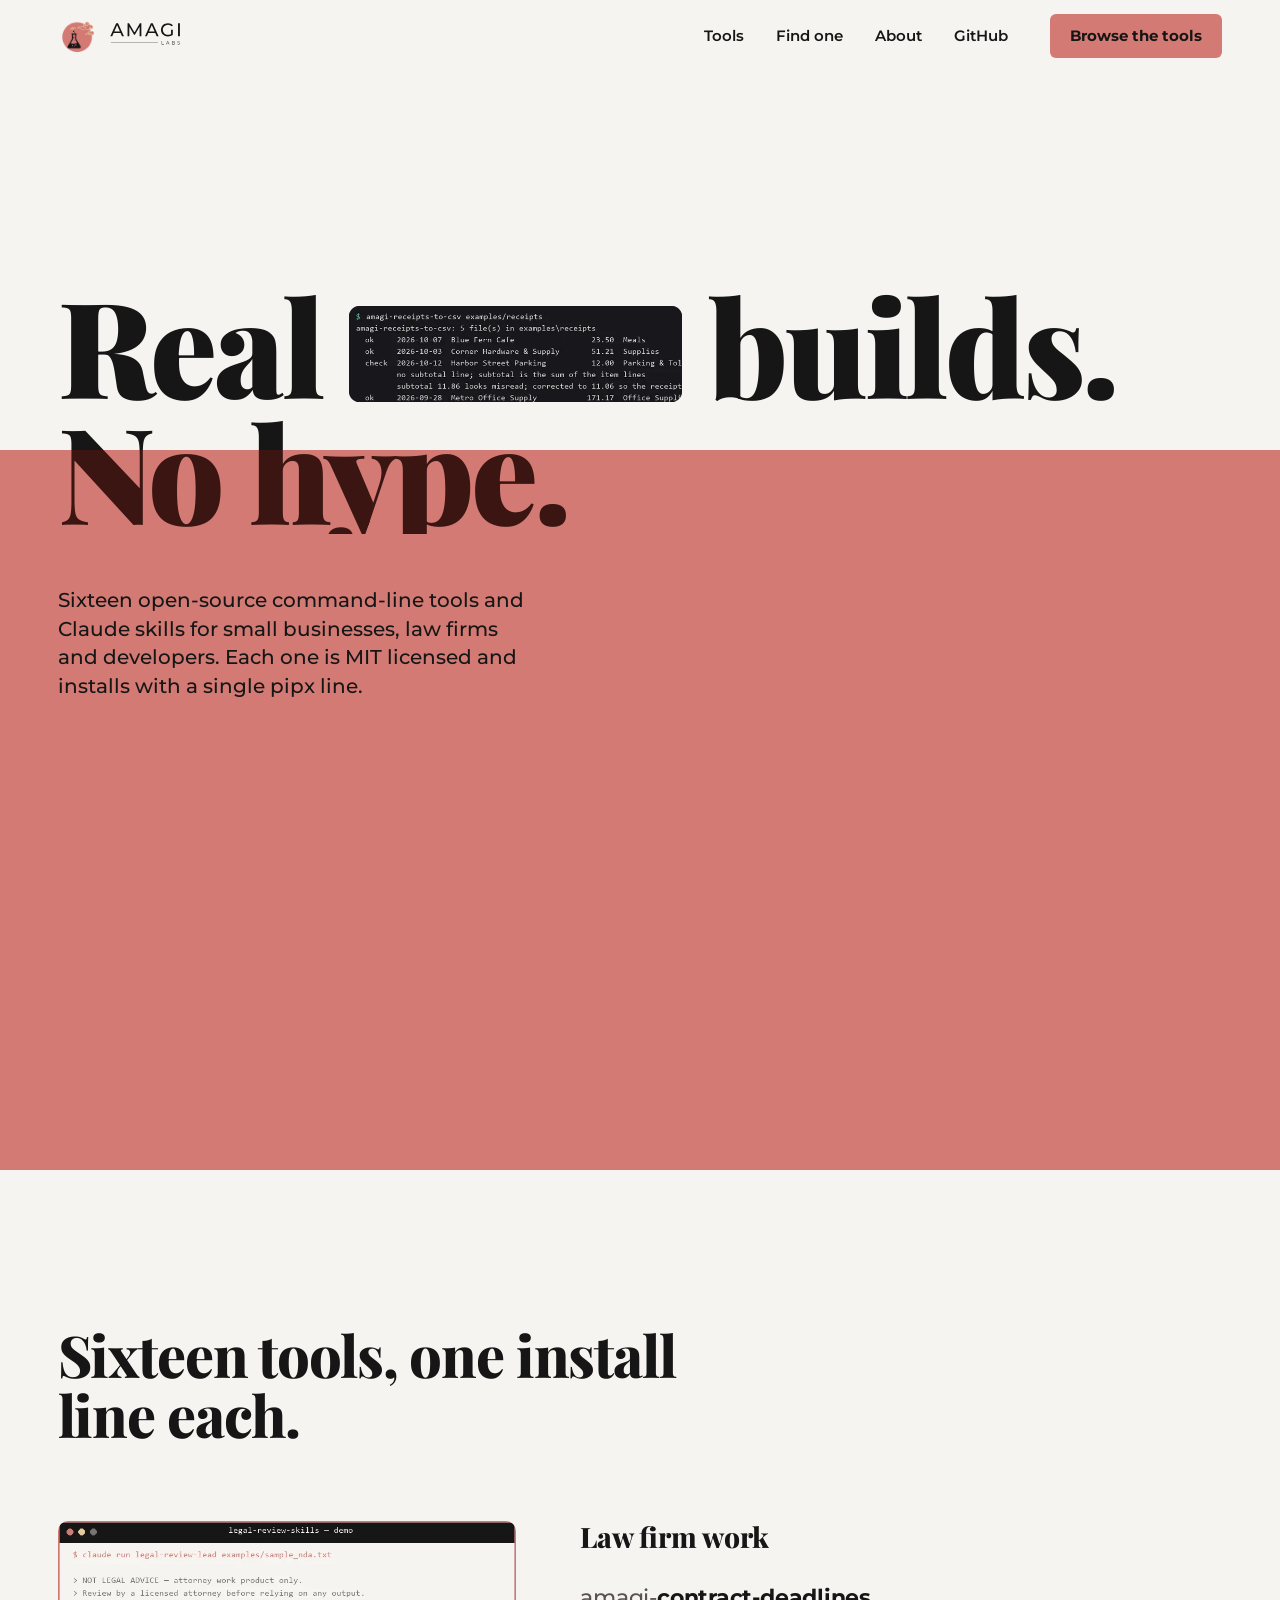
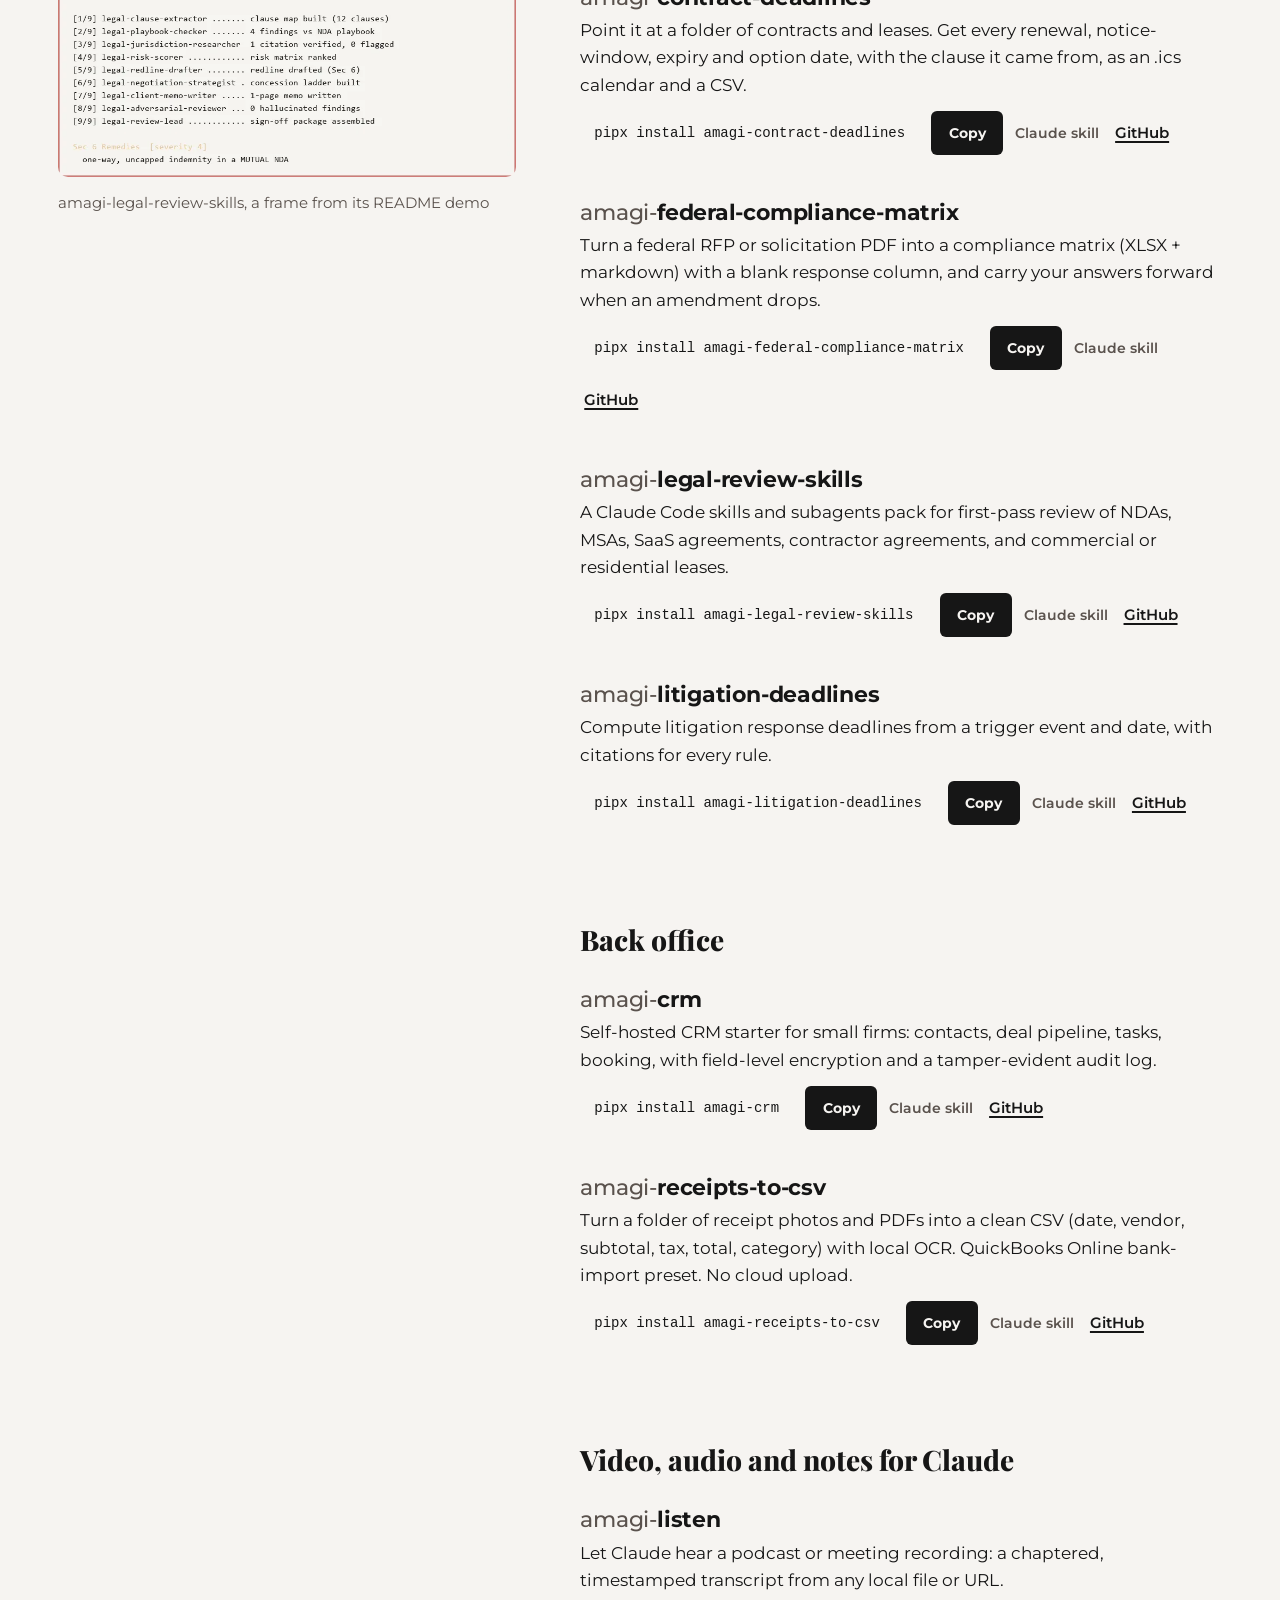
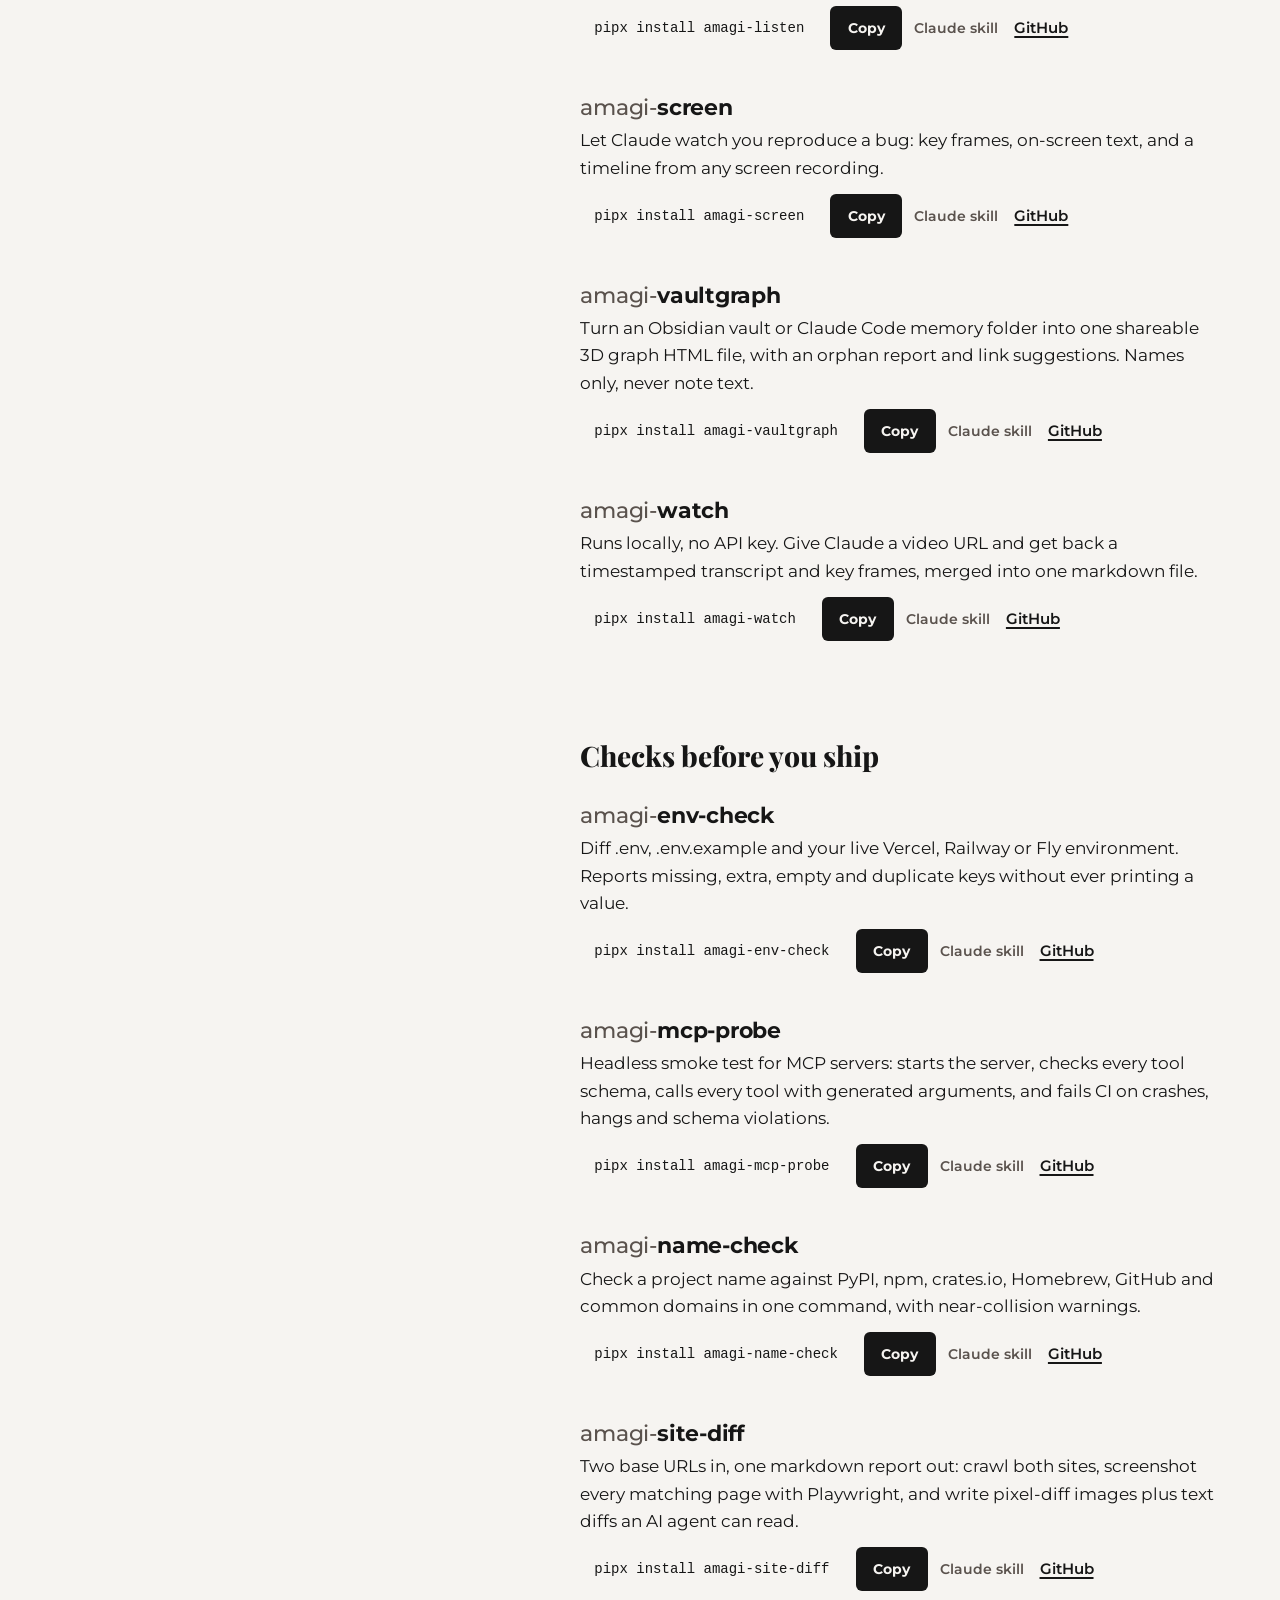
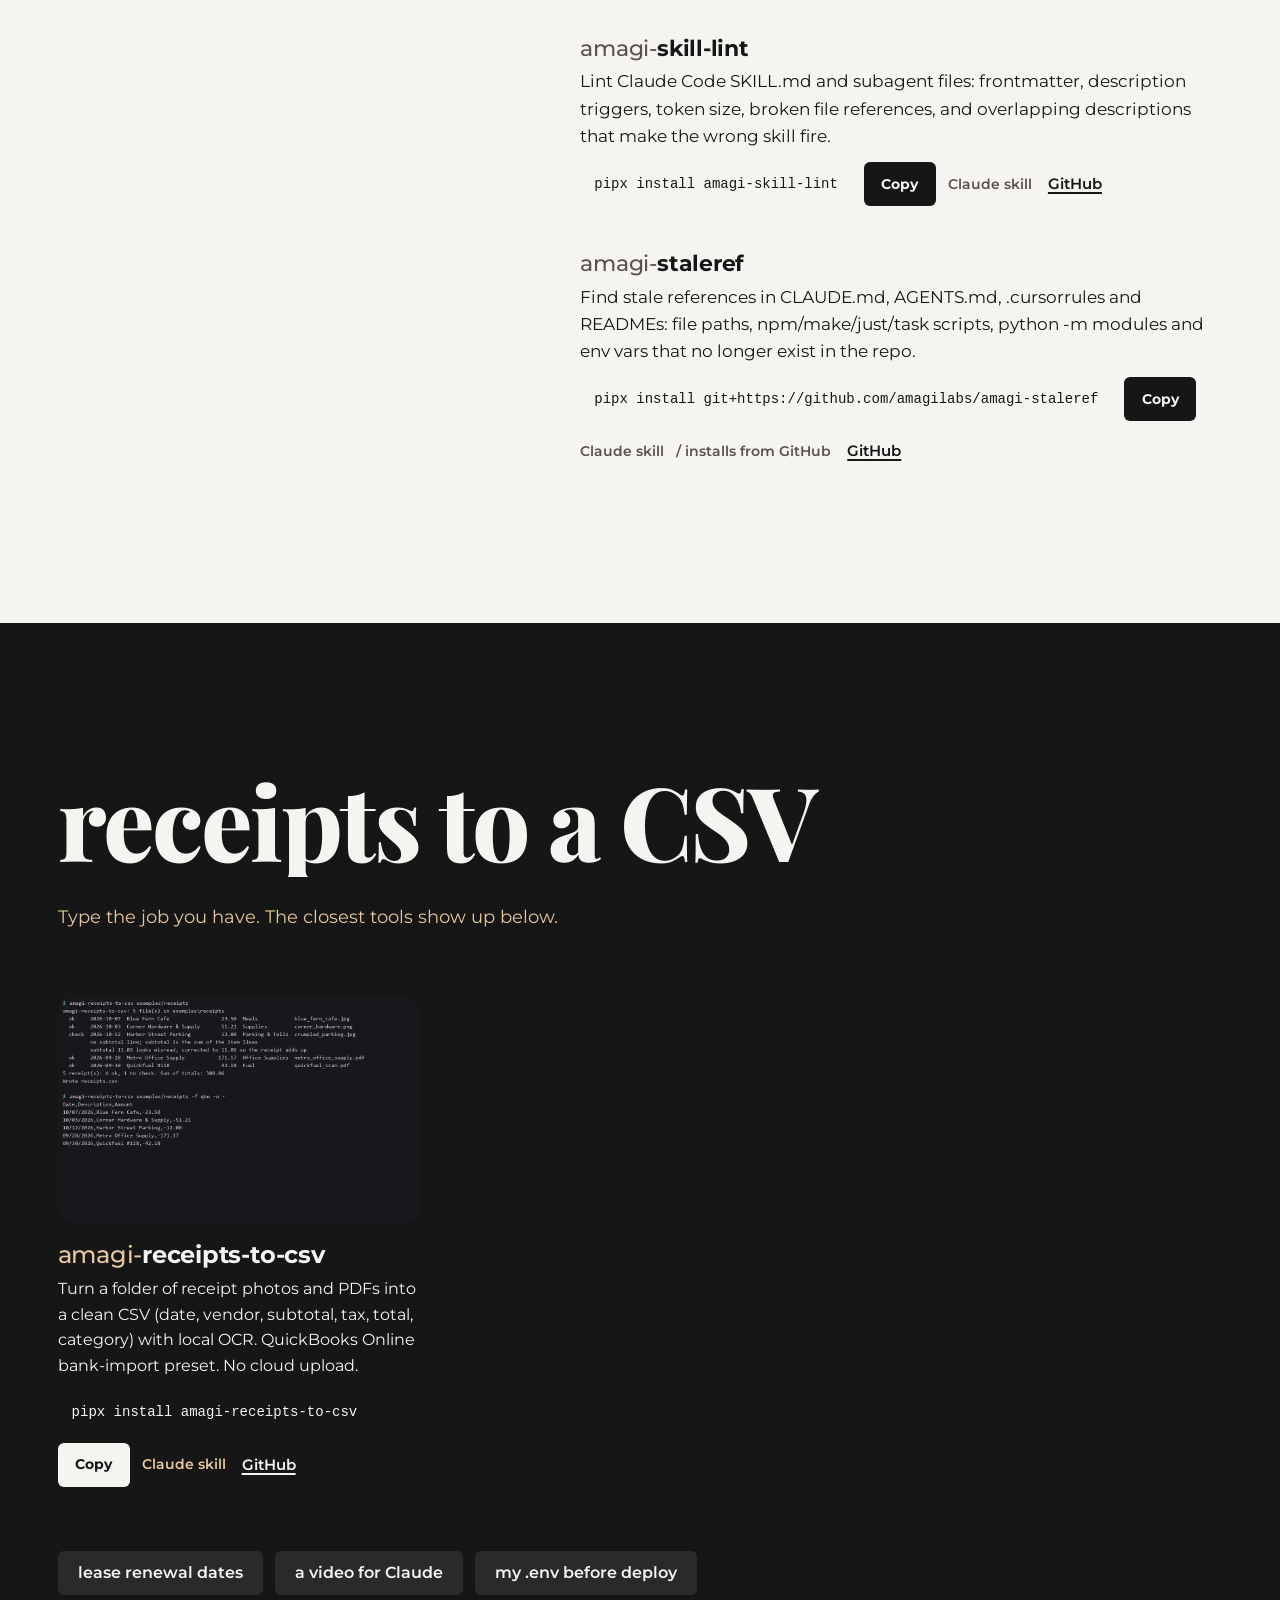
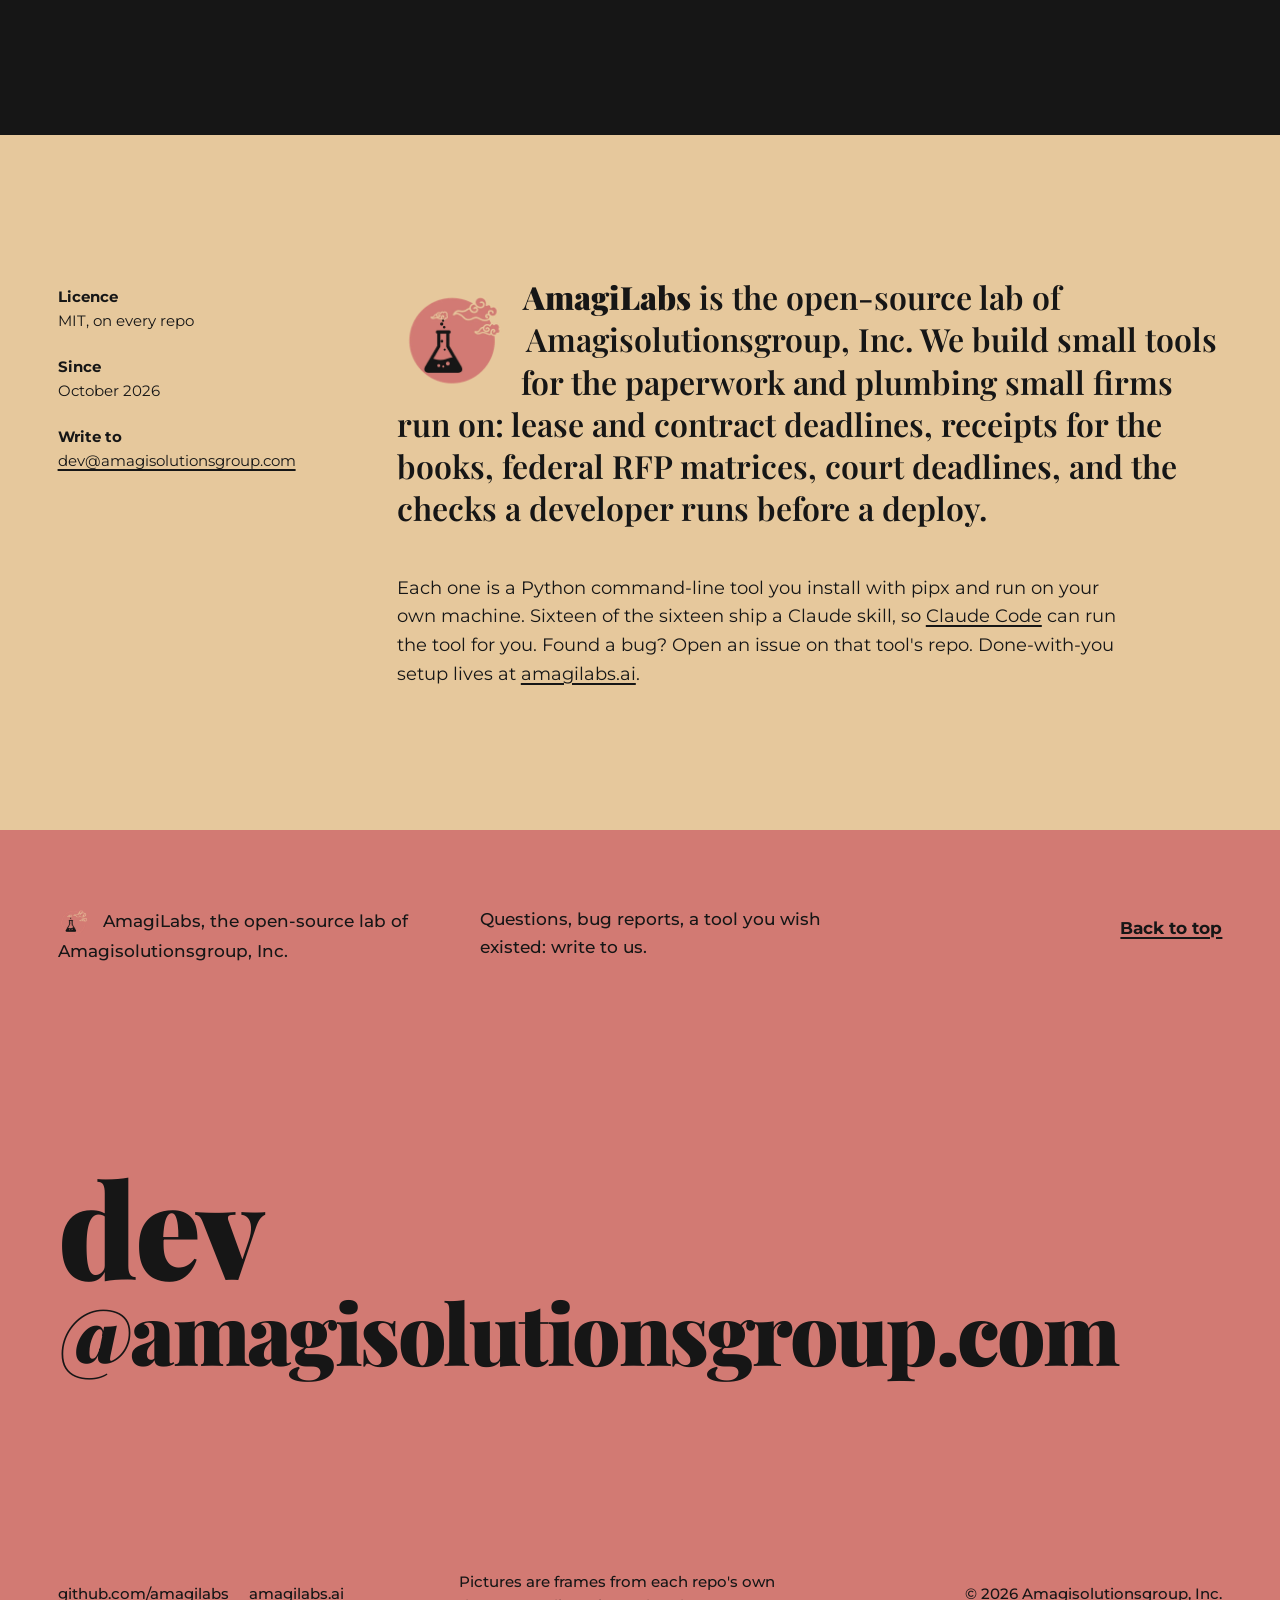
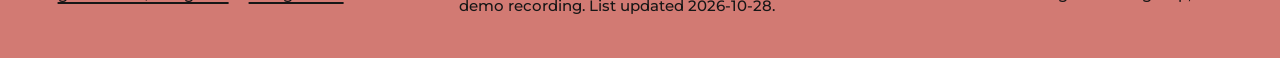
==== index.html @ 8d4592bf "Page template, styles, script; full refetch (all 16 ship a Claude skill) Co-Authored-By: Claude Opus" ====
<!doctype html>
<html lang="en">
<head>
<meta charset="utf-8">
<meta name="viewport" content="width=device-width, initial-scale=1">
<title>AmagiLabs: open-source CLI tools and Claude skills</title>
<meta name="description" content="Sixteen MIT-licensed command-line tools and Claude skills from Amagisolutionsgroup, Inc. for small businesses, law firms and developers. Each installs with one pipx line.">
<link rel="canonical" href="https://amagilabs.github.io/">
<meta name="color-scheme" content="light dark">
<meta name="theme-color" content="#F6F4F1" media="(prefers-color-scheme: light)">
<meta name="theme-color" content="#161616" media="(prefers-color-scheme: dark)">
<link rel="icon" href="favicon.ico" sizes="48x48">
<link rel="icon" href="favicon.svg" type="image/svg+xml">
<link rel="apple-touch-icon" href="apple-touch-icon.png">
<meta property="og:type" content="website">
<meta property="og:site_name" content="AmagiLabs">
<meta property="og:url" content="https://amagilabs.github.io/">
<meta property="og:title" content="AmagiLabs: open-source CLI tools and Claude skills">
<meta property="og:description" content="Sixteen MIT-licensed command-line tools and Claude skills for small businesses, law firms and developers. One pipx line each.">
<meta property="og:image" content="https://amagilabs.github.io/assets/og.png">
<meta property="og:image:width" content="1200">
<meta property="og:image:height" content="630">
<meta property="og:image:alt" content="AmagiLabs. Real builds. No hype.">
<meta name="twitter:card" content="summary_large_image">
<meta name="twitter:title" content="AmagiLabs: open-source CLI tools and Claude skills">
<meta name="twitter:description" content="Sixteen MIT-licensed command-line tools and Claude skills. One pipx line each.">
<meta name="twitter:image" content="https://amagilabs.github.io/assets/og.png">
<link rel="preload" href="assets/fonts/playfair-display-latin.woff2" as="font" type="font/woff2" crossorigin>
<link rel="preload" href="assets/fonts/montserrat-latin.woff2" as="font" type="font/woff2" crossorigin>
<link rel="stylesheet" href="assets/site.css">
<script>document.documentElement.classList.add('js')</script>
<script type="application/ld+json">{"@context":"https://schema.org","@graph":[{"@type":"Organization","@id":"https://amagilabs.github.io/#org","name":"AmagiLabs","legalName":"Amagisolutionsgroup, Inc.","url":"https://amagilabs.github.io/","logo":"https://amagilabs.github.io/assets/brand/amagilabs-icon-512.png","email":"dev@amagisolutionsgroup.com","sameAs":["https://github.com/amagilabs","https://amagilabs.ai"]},{"@type":"WebSite","@id":"https://amagilabs.github.io/#site","url":"https://amagilabs.github.io/","name":"AmagiLabs","publisher":{"@id":"https://amagilabs.github.io/#org"}},{"@type":"ItemList","name":"AmagiLabs open-source tools","numberOfItems":16,"itemListElement":[{"@type":"ListItem","position":1,"item":{"@type":"SoftwareSourceCode","name":"amagi-contract-deadlines","description":"Point it at a folder of contracts and leases. Get every renewal, notice-window, expiry and option date, with the clause it came from, as an .ics calendar and a CSV.","codeRepository":"https://github.com/amagilabs/amagi-contract-deadlines","programmingLanguage":"Python","license":"https://spdx.org/licenses/MIT.html","author":{"@id":"https://amagilabs.github.io/#org"}}},{"@type":"ListItem","position":2,"item":{"@type":"SoftwareSourceCode","name":"amagi-crm","description":"Self-hosted CRM starter for small firms: contacts, deal pipeline, tasks, booking, with field-level encryption and a tamper-evident audit log.","codeRepository":"https://github.com/amagilabs/amagi-crm","programmingLanguage":"Python","license":"https://spdx.org/licenses/MIT.html","author":{"@id":"https://amagilabs.github.io/#org"}}},{"@type":"ListItem","position":3,"item":{"@type":"SoftwareSourceCode","name":"amagi-env-check","description":"Diff .env, .env.example and your live Vercel, Railway or Fly environment. Reports missing, extra, empty and duplicate keys without ever printing a value.","codeRepository":"https://github.com/amagilabs/amagi-env-check","programmingLanguage":"Python","license":"https://spdx.org/licenses/MIT.html","author":{"@id":"https://amagilabs.github.io/#org"}}},{"@type":"ListItem","position":4,"item":{"@type":"SoftwareSourceCode","name":"amagi-federal-compliance-matrix","description":"Turn a federal RFP or solicitation PDF into a compliance matrix (XLSX + markdown) with a blank response column, and carry your answers forward when an amendment drops.","codeRepository":"https://github.com/amagilabs/amagi-federal-compliance-matrix","programmingLanguage":"Python","license":"https://spdx.org/licenses/MIT.html","author":{"@id":"https://amagilabs.github.io/#org"}}},{"@type":"ListItem","position":5,"item":{"@type":"SoftwareSourceCode","name":"amagi-legal-review-skills","description":"A Claude Code skills and subagents pack for first-pass review of NDAs, MSAs, SaaS agreements, contractor agreements, and commercial or residential leases.","codeRepository":"https://github.com/amagilabs/amagi-legal-review-skills","programmingLanguage":"Python","license":"https://spdx.org/licenses/MIT.html","author":{"@id":"https://amagilabs.github.io/#org"}}},{"@type":"ListItem","position":6,"item":{"@type":"SoftwareSourceCode","name":"amagi-listen","description":"Let Claude hear a podcast or meeting recording: a chaptered, timestamped transcript from any local file or URL.","codeRepository":"https://github.com/amagilabs/amagi-listen","programmingLanguage":"Python","license":"https://spdx.org/licenses/MIT.html","author":{"@id":"https://amagilabs.github.io/#org"}}},{"@type":"ListItem","position":7,"item":{"@type":"SoftwareSourceCode","name":"amagi-litigation-deadlines","description":"Compute litigation response deadlines from a trigger event and date, with citations for every rule.","codeRepository":"https://github.com/amagilabs/amagi-litigation-deadlines","programmingLanguage":"Python","license":"https://spdx.org/licenses/MIT.html","author":{"@id":"https://amagilabs.github.io/#org"}}},{"@type":"ListItem","position":8,"item":{"@type":"SoftwareSourceCode","name":"amagi-mcp-probe","description":"Headless smoke test for MCP servers: starts the server, checks every tool schema, calls every tool with generated arguments, and fails CI on crashes, hangs and schema violations.","codeRepository":"https://github.com/amagilabs/amagi-mcp-probe","programmingLanguage":"Python","license":"https://spdx.org/licenses/MIT.html","author":{"@id":"https://amagilabs.github.io/#org"}}},{"@type":"ListItem","position":9,"item":{"@type":"SoftwareSourceCode","name":"amagi-name-check","description":"Check a project name against PyPI, npm, crates.io, Homebrew, GitHub and common domains in one command, with near-collision warnings.","codeRepository":"https://github.com/amagilabs/amagi-name-check","programmingLanguage":"Python","license":"https://spdx.org/licenses/MIT.html","author":{"@id":"https://amagilabs.github.io/#org"}}},{"@type":"ListItem","position":10,"item":{"@type":"SoftwareSourceCode","name":"amagi-receipts-to-csv","description":"Turn a folder of receipt photos and PDFs into a clean CSV (date, vendor, subtotal, tax, total, category) with local OCR. QuickBooks Online bank-import preset. No cloud upload.","codeRepository":"https://github.com/amagilabs/amagi-receipts-to-csv","programmingLanguage":"Python","license":"https://spdx.org/licenses/MIT.html","author":{"@id":"https://amagilabs.github.io/#org"}}},{"@type":"ListItem","position":11,"item":{"@type":"SoftwareSourceCode","name":"amagi-screen","description":"Let Claude watch you reproduce a bug: key frames, on-screen text, and a timeline from any screen recording.","codeRepository":"https://github.com/amagilabs/amagi-screen","programmingLanguage":"Python","license":"https://spdx.org/licenses/MIT.html","author":{"@id":"https://amagilabs.github.io/#org"}}},{"@type":"ListItem","position":12,"item":{"@type":"SoftwareSourceCode","name":"amagi-site-diff","description":"Two base URLs in, one markdown report out: crawl both sites, screenshot every matching page with Playwright, and write pixel-diff images plus text diffs an AI agent can read.","codeRepository":"https://github.com/amagilabs/amagi-site-diff","programmingLanguage":"Python","license":"https://spdx.org/licenses/MIT.html","author":{"@id":"https://amagilabs.github.io/#org"}}},{"@type":"ListItem","position":13,"item":{"@type":"SoftwareSourceCode","name":"amagi-skill-lint","description":"Lint Claude Code SKILL.md and subagent files: frontmatter, description triggers, token size, broken file references, and overlapping descriptions that make the wrong skill fire.","codeRepository":"https://github.com/amagilabs/amagi-skill-lint","programmingLanguage":"Python","license":"https://spdx.org/licenses/MIT.html","author":{"@id":"https://amagilabs.github.io/#org"}}},{"@type":"ListItem","position":14,"item":{"@type":"SoftwareSourceCode","name":"amagi-staleref","description":"Find stale references in CLAUDE.md, AGENTS.md, .cursorrules and READMEs: file paths, npm/make/just/task scripts, python -m modules and env vars that no longer exist in the repo.","codeRepository":"https://github.com/amagilabs/amagi-staleref","programmingLanguage":"Python","license":"https://spdx.org/licenses/MIT.html","author":{"@id":"https://amagilabs.github.io/#org"}}},{"@type":"ListItem","position":15,"item":{"@type":"SoftwareSourceCode","name":"amagi-vaultgraph","description":"Turn an Obsidian vault or Claude Code memory folder into one shareable 3D graph HTML file, with an orphan report and link suggestions. Names only, never note text.","codeRepository":"https://github.com/amagilabs/amagi-vaultgraph","programmingLanguage":"Python","license":"https://spdx.org/licenses/MIT.html","author":{"@id":"https://amagilabs.github.io/#org"}}},{"@type":"ListItem","position":16,"item":{"@type":"SoftwareSourceCode","name":"amagi-watch","description":"Runs locally, no API key. Give Claude a video URL and get back a timestamped transcript and key frames, merged into one markdown file.","codeRepository":"https://github.com/amagilabs/amagi-watch","programmingLanguage":"Python","license":"https://spdx.org/licenses/MIT.html","author":{"@id":"https://amagilabs.github.io/#org"}}}]}]}</script>
</head>
<body>
<a class="skip" href="#main">Skip to the tools</a>

<header class="bar" id="top" data-ink="paper">
  <a class="mark" href="./" aria-label="AmagiLabs home">
    <img src="assets/brand/amagilabs-icon-96.png" width="40" height="40" alt="">
    <span class="wordmark" aria-hidden="true"><svg xmlns="http://www.w3.org/2000/svg" viewBox="668.9 126.3 1384.2 499.9"><path d="M674.88 382.3 788.09 132.3H823.45L937.02 382.3H899.52L798.45 152.3H812.74L711.67 382.3ZM723.09 319.8 732.74 291.23H873.45L883.81 319.8ZM1006.31 382.3V132.3H1035.59L1147.74 321.23H1132.02L1242.74 132.3H1272.02L1272.38 382.3H1238.09L1237.74 186.23H1245.95L1147.38 351.94H1130.95L1031.67 186.23H1040.59V382.3ZM1341.67 382.3 1454.88 132.3H1490.24L1603.81 382.3H1566.31L1465.24 152.3H1479.52L1378.45 382.3ZM1389.88 319.8 1399.52 291.23H1540.24L1550.59 319.8ZM1782.38 385.16Q1753.45 385.16 1729.17 375.69Q1704.88 366.23 1687.02 348.91Q1669.17 331.59 1659.17 308.37Q1649.17 285.16 1649.17 257.3Q1649.17 229.44 1659.17 206.23Q1669.17 183.01 1687.2 165.69Q1705.24 148.37 1729.52 138.91Q1753.81 129.44 1783.09 129.44Q1812.74 129.44 1837.38 139.09Q1862.02 148.73 1879.17 168.01L1857.02 190.16Q1841.67 175.16 1823.63 168.19Q1805.59 161.23 1784.52 161.23Q1763.09 161.23 1744.7 168.37Q1726.31 175.51 1712.92 188.37Q1699.52 201.23 1692.2 218.91Q1684.88 236.59 1684.88 257.3Q1684.88 277.66 1692.2 295.34Q1699.52 313.01 1712.92 326.05Q1726.31 339.09 1744.52 346.23Q1762.74 353.37 1784.17 353.37Q1804.17 353.37 1822.56 347.12Q1840.95 340.87 1856.67 326.23L1877.02 353.37Q1858.45 369.09 1833.63 377.12Q1808.81 385.16 1782.38 385.16ZM1877.02 353.37 1842.74 348.73V255.87H1877.02ZM1977.38 382.3V132.3H2013.09V382.3Z" fill="currentColor"/><rect x="684.88" y="502.05" width="906.27" height="5.50" fill="currentColor"/><path d="M1662.65 537.3V472.3H1669.52V531.36H1705.92V537.3ZM1745.94 537.3 1775.66 472.3H1782.44L1812.15 537.3H1804.91L1777.61 476.29H1780.39L1753.09 537.3ZM1757.64 519.94 1759.69 514.36H1797.48L1799.52 519.94ZM1861.92 537.3V472.3H1889.97Q1900.83 472.3 1906.82 476.66Q1912.81 481.03 1912.81 489.01Q1912.81 494.31 1910.35 497.93Q1907.89 501.55 1903.66 503.41Q1899.44 505.26 1894.42 505.26L1896 503.04Q1902.22 503.04 1906.73 504.94Q1911.23 506.84 1913.74 510.6Q1916.24 514.36 1916.24 519.94Q1916.24 528.2 1910.16 532.75Q1904.08 537.3 1891.82 537.3ZM1868.79 531.64H1891.73Q1900.27 531.64 1904.82 528.71Q1909.37 525.79 1909.37 519.38Q1909.37 513.06 1904.82 510.14Q1900.27 507.21 1891.73 507.21H1868.05V501.55H1889.5Q1897.3 501.55 1901.62 498.58Q1905.94 495.61 1905.94 489.76Q1905.94 483.81 1901.62 480.89Q1897.3 477.96 1889.5 477.96H1868.79ZM1988.86 537.86Q1981.62 537.86 1974.98 535.49Q1968.34 533.12 1964.72 529.41L1967.41 524.11Q1970.84 527.46 1976.65 529.73Q1982.45 532.01 1988.86 532.01Q1994.99 532.01 1998.84 530.47Q2002.69 528.94 2004.51 526.34Q2006.32 523.74 2006.32 520.59Q2006.32 516.78 2004.13 514.46Q2001.95 512.14 1998.42 510.79Q1994.89 509.44 1990.62 508.42Q1986.35 507.4 1982.08 506.24Q1977.81 505.08 1974.23 503.13Q1970.66 501.18 1968.48 497.97Q1966.29 494.77 1966.29 489.57Q1966.29 484.74 1968.85 480.7Q1971.4 476.66 1976.69 474.2Q1981.99 471.74 1990.25 471.74Q1995.73 471.74 2001.12 473.27Q2006.5 474.81 2010.4 477.5L2008.08 482.98Q2003.9 480.19 1999.21 478.89Q1994.52 477.59 1990.16 477.59Q1984.31 477.59 1980.5 479.17Q1976.69 480.75 1974.88 483.4Q1973.07 486.04 1973.07 489.39Q1973.07 493.19 1975.26 495.51Q1977.44 497.84 1981.01 499.14Q1984.59 500.44 1988.86 501.46Q1993.13 502.48 1997.36 503.69Q2001.58 504.89 2005.16 506.8Q2008.73 508.7 2010.91 511.86Q2013.09 515.01 2013.09 520.12Q2013.09 524.86 2010.49 528.9Q2007.89 532.94 2002.56 535.4Q1997.22 537.86 1988.86 537.86Z" fill="currentColor"/></svg></span>
  </a>
  <nav class="nav" aria-label="Main">
    <a href="#tools">Tools</a>
    <a href="#find">Find one</a>
    <a href="#about">About</a>
    <a href="https://github.com/amagilabs">GitHub</a>
  </nav>
  <details class="menu">
    <summary>Menu</summary>
    <nav aria-label="Main, small screens">
      <a href="#tools">Tools</a>
      <a href="#find">Find one</a>
      <a href="#about">About</a>
      <a href="https://github.com/amagilabs">GitHub</a>
    </nav>
  </details>
  <a class="action" href="#tools">Browse the tools</a>
</header>

<main id="main">
<section class="hero" aria-labelledby="hero-title">
  <div class="field field-top" data-chapter="paper"></div>
  <div class="field field-low" data-chapter="clay"></div>
  <div class="hero-type">
    <h1 id="hero-title" class="headline ink-top">
      <span class="line">Real <span class="slot" aria-hidden="true"><video class="slot-clip" src="assets/media/hero.mp4" poster="assets/media/hero.webp" width="640" height="256" muted loop playsinline autoplay preload="metadata" aria-hidden="true" tabindex="-1"></video></span> builds.</span>
      <span class="line">No hype.</span>
    </h1>
    <p class="headline ink-low" aria-hidden="true">
      <span class="line">Real <span class="slot"></span> builds.</span>
      <span class="line">No hype.</span>
    </p>
  </div>
  <p class="hero-sub">Sixteen open-source command-line tools and Claude skills for small businesses, law firms and developers. Each one is MIT licensed and installs with a single pipx line.</p>
</section>

<section class="tools" id="tools" data-chapter="paper" aria-labelledby="tools-title">
  <h2 id="tools-title" class="statement" data-reveal>Sixteen tools, one install line each.</h2>
  <div class="tools-grid">
    <figure class="preview" aria-live="off">
      <img class="preview-img" src="assets/shots/amagi-legal-review-skills.webp" width="860" height="480" alt="Terminal frame from the amagi-legal-review-skills demo recording" loading="lazy" decoding="async">
      <figcaption class="preview-cap">amagi-legal-review-skills, a frame from its README demo</figcaption>
    </figure>
    <div class="table">
<div class="group"><h3 class="group-name" data-reveal>Law firm work</h3><ul class="rows">
<li class="row" id="amagi-contract-deadlines" data-shot="assets/shots/amagi-contract-deadlines.webp" data-w="1028" data-h="948" data-reveal><div class="row-body"><h4 class="row-name"><a href="https://github.com/amagilabs/amagi-contract-deadlines"><span class="pre">amagi-</span>contract-deadlines</a></h4><p class="row-desc">Point it at a folder of contracts and leases. Get every renewal, notice-window, expiry and option date, with the clause it came from, as an .ics calendar and a CSV.</p><div class="row-meta"><code class="cmd">pipx install amagi-contract-deadlines</code><button class="copy" type="button" data-copy="pipx install amagi-contract-deadlines" aria-label="Copy the install command for amagi-contract-deadlines">Copy</button><span class="tag">Claude skill</span><a class="gh" href="https://github.com/amagilabs/amagi-contract-deadlines">GitHub<span class="sr-only">: amagi-contract-deadlines</span></a></div></div></li>
<li class="row" id="amagi-federal-compliance-matrix" data-shot="assets/shots/amagi-federal-compliance-matrix.webp" data-w="1148" data-h="718" data-reveal><div class="row-body"><h4 class="row-name"><a href="https://github.com/amagilabs/amagi-federal-compliance-matrix"><span class="pre">amagi-</span>federal-compliance-matrix</a></h4><p class="row-desc">Turn a federal RFP or solicitation PDF into a compliance matrix (XLSX + markdown) with a blank response column, and carry your answers forward when an amendment drops.</p><div class="row-meta"><code class="cmd">pipx install amagi-federal-compliance-matrix</code><button class="copy" type="button" data-copy="pipx install amagi-federal-compliance-matrix" aria-label="Copy the install command for amagi-federal-compliance-matrix">Copy</button><span class="tag">Claude skill</span><a class="gh" href="https://github.com/amagilabs/amagi-federal-compliance-matrix">GitHub<span class="sr-only">: amagi-federal-compliance-matrix</span></a></div></div></li>
<li class="row" id="amagi-legal-review-skills" data-shot="assets/shots/amagi-legal-review-skills.webp" data-w="860" data-h="480" data-reveal><div class="row-body"><h4 class="row-name"><a href="https://github.com/amagilabs/amagi-legal-review-skills"><span class="pre">amagi-</span>legal-review-skills</a></h4><p class="row-desc">A Claude Code skills and subagents pack for first-pass review of NDAs, MSAs, SaaS agreements, contractor agreements, and commercial or residential leases.</p><div class="row-meta"><code class="cmd">pipx install amagi-legal-review-skills</code><button class="copy" type="button" data-copy="pipx install amagi-legal-review-skills" aria-label="Copy the install command for amagi-legal-review-skills">Copy</button><span class="tag">Claude skill</span><a class="gh" href="https://github.com/amagilabs/amagi-legal-review-skills">GitHub<span class="sr-only">: amagi-legal-review-skills</span></a></div></div></li>
<li class="row" id="amagi-litigation-deadlines" data-shot="assets/shots/amagi-litigation-deadlines.webp" data-w="1128" data-h="718" data-reveal><div class="row-body"><h4 class="row-name"><a href="https://github.com/amagilabs/amagi-litigation-deadlines"><span class="pre">amagi-</span>litigation-deadlines</a></h4><p class="row-desc">Compute litigation response deadlines from a trigger event and date, with citations for every rule.</p><div class="row-meta"><code class="cmd">pipx install amagi-litigation-deadlines</code><button class="copy" type="button" data-copy="pipx install amagi-litigation-deadlines" aria-label="Copy the install command for amagi-litigation-deadlines">Copy</button><span class="tag">Claude skill</span><a class="gh" href="https://github.com/amagilabs/amagi-litigation-deadlines">GitHub<span class="sr-only">: amagi-litigation-deadlines</span></a></div></div></li>
</ul></div>
<div class="group"><h3 class="group-name" data-reveal>Back office</h3><ul class="rows">
<li class="row" id="amagi-crm" data-shot="assets/shots/amagi-crm.webp" data-w="1028" data-h="718" data-reveal><div class="row-body"><h4 class="row-name"><a href="https://github.com/amagilabs/amagi-crm"><span class="pre">amagi-</span>crm</a></h4><p class="row-desc">Self-hosted CRM starter for small firms: contacts, deal pipeline, tasks, booking, with field-level encryption and a tamper-evident audit log.</p><div class="row-meta"><code class="cmd">pipx install amagi-crm</code><button class="copy" type="button" data-copy="pipx install amagi-crm" aria-label="Copy the install command for amagi-crm">Copy</button><span class="tag">Claude skill</span><a class="gh" href="https://github.com/amagilabs/amagi-crm">GitHub<span class="sr-only">: amagi-crm</span></a></div></div></li>
<li class="row" id="amagi-receipts-to-csv" data-shot="assets/shots/amagi-receipts-to-csv.webp" data-w="1068" data-h="718" data-reveal><div class="row-body"><h4 class="row-name"><a href="https://github.com/amagilabs/amagi-receipts-to-csv"><span class="pre">amagi-</span>receipts-to-csv</a></h4><p class="row-desc">Turn a folder of receipt photos and PDFs into a clean CSV (date, vendor, subtotal, tax, total, category) with local OCR. QuickBooks Online bank-import preset. No cloud upload.</p><div class="row-meta"><code class="cmd">pipx install amagi-receipts-to-csv</code><button class="copy" type="button" data-copy="pipx install amagi-receipts-to-csv" aria-label="Copy the install command for amagi-receipts-to-csv">Copy</button><span class="tag">Claude skill</span><a class="gh" href="https://github.com/amagilabs/amagi-receipts-to-csv">GitHub<span class="sr-only">: amagi-receipts-to-csv</span></a></div></div></li>
</ul></div>
<div class="group"><h3 class="group-name" data-reveal>Video, audio and notes for Claude</h3><ul class="rows">
<li class="row" id="amagi-listen" data-shot="assets/shots/amagi-listen.webp" data-w="320" data-h="120" data-reveal><div class="row-body"><h4 class="row-name"><a href="https://github.com/amagilabs/amagi-listen"><span class="pre">amagi-</span>listen</a></h4><p class="row-desc">Let Claude hear a podcast or meeting recording: a chaptered, timestamped transcript from any local file or URL.</p><div class="row-meta"><code class="cmd">pipx install amagi-listen</code><button class="copy" type="button" data-copy="pipx install amagi-listen" aria-label="Copy the install command for amagi-listen">Copy</button><span class="tag">Claude skill</span><a class="gh" href="https://github.com/amagilabs/amagi-listen">GitHub<span class="sr-only">: amagi-listen</span></a></div></div></li>
<li class="row" id="amagi-screen" data-shot="assets/shots/amagi-screen.webp" data-w="320" data-h="180" data-reveal><div class="row-body"><h4 class="row-name"><a href="https://github.com/amagilabs/amagi-screen"><span class="pre">amagi-</span>screen</a></h4><p class="row-desc">Let Claude watch you reproduce a bug: key frames, on-screen text, and a timeline from any screen recording.</p><div class="row-meta"><code class="cmd">pipx install amagi-screen</code><button class="copy" type="button" data-copy="pipx install amagi-screen" aria-label="Copy the install command for amagi-screen">Copy</button><span class="tag">Claude skill</span><a class="gh" href="https://github.com/amagilabs/amagi-screen">GitHub<span class="sr-only">: amagi-screen</span></a></div></div></li>
<li class="row" id="amagi-vaultgraph" data-shot="assets/shots/amagi-vaultgraph.webp" data-w="1028" data-h="810" data-reveal><div class="row-body"><h4 class="row-name"><a href="https://github.com/amagilabs/amagi-vaultgraph"><span class="pre">amagi-</span>vaultgraph</a></h4><p class="row-desc">Turn an Obsidian vault or Claude Code memory folder into one shareable 3D graph HTML file, with an orphan report and link suggestions. Names only, never note text.</p><div class="row-meta"><code class="cmd">pipx install amagi-vaultgraph</code><button class="copy" type="button" data-copy="pipx install amagi-vaultgraph" aria-label="Copy the install command for amagi-vaultgraph">Copy</button><span class="tag">Claude skill</span><a class="gh" href="https://github.com/amagilabs/amagi-vaultgraph">GitHub<span class="sr-only">: amagi-vaultgraph</span></a></div></div></li>
<li class="row" id="amagi-watch" data-reveal><div class="row-body"><h4 class="row-name"><a href="https://github.com/amagilabs/amagi-watch"><span class="pre">amagi-</span>watch</a></h4><p class="row-desc">Runs locally, no API key. Give Claude a video URL and get back a timestamped transcript and key frames, merged into one markdown file.</p><div class="row-meta"><code class="cmd">pipx install amagi-watch</code><button class="copy" type="button" data-copy="pipx install amagi-watch" aria-label="Copy the install command for amagi-watch">Copy</button><span class="tag">Claude skill</span><a class="gh" href="https://github.com/amagilabs/amagi-watch">GitHub<span class="sr-only">: amagi-watch</span></a></div></div></li>
</ul></div>
<div class="group"><h3 class="group-name" data-reveal>Checks before you ship</h3><ul class="rows">
<li class="row" id="amagi-env-check" data-shot="assets/shots/amagi-env-check.webp" data-w="1028" data-h="672" data-reveal><div class="row-body"><h4 class="row-name"><a href="https://github.com/amagilabs/amagi-env-check"><span class="pre">amagi-</span>env-check</a></h4><p class="row-desc">Diff .env, .env.example and your live Vercel, Railway or Fly environment. Reports missing, extra, empty and duplicate keys without ever printing a value.</p><div class="row-meta"><code class="cmd">pipx install amagi-env-check</code><button class="copy" type="button" data-copy="pipx install amagi-env-check" aria-label="Copy the install command for amagi-env-check">Copy</button><span class="tag">Claude skill</span><a class="gh" href="https://github.com/amagilabs/amagi-env-check">GitHub<span class="sr-only">: amagi-env-check</span></a></div></div></li>
<li class="row" id="amagi-mcp-probe" data-shot="assets/shots/amagi-mcp-probe.webp" data-w="1200" data-h="762" data-reveal><div class="row-body"><h4 class="row-name"><a href="https://github.com/amagilabs/amagi-mcp-probe"><span class="pre">amagi-</span>mcp-probe</a></h4><p class="row-desc">Headless smoke test for MCP servers: starts the server, checks every tool schema, calls every tool with generated arguments, and fails CI on crashes, hangs and schema violations.</p><div class="row-meta"><code class="cmd">pipx install amagi-mcp-probe</code><button class="copy" type="button" data-copy="pipx install amagi-mcp-probe" aria-label="Copy the install command for amagi-mcp-probe">Copy</button><span class="tag">Claude skill</span><a class="gh" href="https://github.com/amagilabs/amagi-mcp-probe">GitHub<span class="sr-only">: amagi-mcp-probe</span></a></div></div></li>
<li class="row" id="amagi-name-check" data-shot="assets/shots/amagi-name-check.webp" data-w="1028" data-h="672" data-reveal><div class="row-body"><h4 class="row-name"><a href="https://github.com/amagilabs/amagi-name-check"><span class="pre">amagi-</span>name-check</a></h4><p class="row-desc">Check a project name against PyPI, npm, crates.io, Homebrew, GitHub and common domains in one command, with near-collision warnings.</p><div class="row-meta"><code class="cmd">pipx install amagi-name-check</code><button class="copy" type="button" data-copy="pipx install amagi-name-check" aria-label="Copy the install command for amagi-name-check">Copy</button><span class="tag">Claude skill</span><a class="gh" href="https://github.com/amagilabs/amagi-name-check">GitHub<span class="sr-only">: amagi-name-check</span></a></div></div></li>
<li class="row" id="amagi-site-diff" data-shot="assets/shots/amagi-site-diff.webp" data-w="1200" data-h="282" data-reveal><div class="row-body"><h4 class="row-name"><a href="https://github.com/amagilabs/amagi-site-diff"><span class="pre">amagi-</span>site-diff</a></h4><p class="row-desc">Two base URLs in, one markdown report out: crawl both sites, screenshot every matching page with Playwright, and write pixel-diff images plus text diffs an AI agent can read.</p><div class="row-meta"><code class="cmd">pipx install amagi-site-diff</code><button class="copy" type="button" data-copy="pipx install amagi-site-diff" aria-label="Copy the install command for amagi-site-diff">Copy</button><span class="tag">Claude skill</span><a class="gh" href="https://github.com/amagilabs/amagi-site-diff">GitHub<span class="sr-only">: amagi-site-diff</span></a></div></div></li>
<li class="row" id="amagi-skill-lint" data-shot="assets/shots/amagi-skill-lint.webp" data-w="1200" data-h="832" data-reveal><div class="row-body"><h4 class="row-name"><a href="https://github.com/amagilabs/amagi-skill-lint"><span class="pre">amagi-</span>skill-lint</a></h4><p class="row-desc">Lint Claude Code SKILL.md and subagent files: frontmatter, description triggers, token size, broken file references, and overlapping descriptions that make the wrong skill fire.</p><div class="row-meta"><code class="cmd">pipx install amagi-skill-lint</code><button class="copy" type="button" data-copy="pipx install amagi-skill-lint" aria-label="Copy the install command for amagi-skill-lint">Copy</button><span class="tag">Claude skill</span><a class="gh" href="https://github.com/amagilabs/amagi-skill-lint">GitHub<span class="sr-only">: amagi-skill-lint</span></a></div></div></li>
<li class="row" id="amagi-staleref" data-shot="assets/shots/amagi-staleref.webp" data-w="1200" data-h="472" data-reveal><div class="row-body"><h4 class="row-name"><a href="https://github.com/amagilabs/amagi-staleref"><span class="pre">amagi-</span>staleref</a></h4><p class="row-desc">Find stale references in CLAUDE.md, AGENTS.md, .cursorrules and READMEs: file paths, npm/make/just/task scripts, python -m modules and env vars that no longer exist in the repo.</p><div class="row-meta"><code class="cmd">pipx install git+https://github.com/amagilabs/amagi-staleref</code><button class="copy" type="button" data-copy="pipx install git+https://github.com/amagilabs/amagi-staleref" aria-label="Copy the install command for amagi-staleref">Copy</button><span class="tag">Claude skill</span><span class="tag">installs from GitHub</span><a class="gh" href="https://github.com/amagilabs/amagi-staleref">GitHub<span class="sr-only">: amagi-staleref</span></a></div></div></li>
</ul></div>
    </div>
  </div>
</section>

<section class="find" id="find" data-chapter="ink" aria-labelledby="find-title">
  <h2 id="find-title" class="sr-only">Find a tool for the job</h2>
  <div class="find-box" data-ui>
    <label for="find-q" class="sr-only">Describe the job in a few words</label>
    <input id="find-q" class="find-q" type="search" value="receipts to a CSV" autocomplete="off" spellcheck="false" aria-describedby="find-help" aria-controls="find-out">
    <p id="find-help" class="find-help">Type the job you have. The closest tools show up below.</p>
    <ol class="find-out" id="find-out" aria-live="polite">
<li class="hit" data-shot="assets/shots/amagi-receipts-to-csv.webp" data-w="1068" data-h="718" data-reveal><img class="hit-pic" src="assets/shots/amagi-receipts-to-csv.webp" width="1068" height="718" alt="Terminal frame from the amagi-receipts-to-csv demo" loading="lazy" decoding="async"><div class="row-body"><h3 class="row-name"><a href="https://github.com/amagilabs/amagi-receipts-to-csv"><span class="pre">amagi-</span>receipts-to-csv</a></h3><p class="row-desc">Turn a folder of receipt photos and PDFs into a clean CSV (date, vendor, subtotal, tax, total, category) with local OCR. QuickBooks Online bank-import preset. No cloud upload.</p><div class="row-meta"><code class="cmd">pipx install amagi-receipts-to-csv</code><button class="copy" type="button" data-copy="pipx install amagi-receipts-to-csv" aria-label="Copy the install command for amagi-receipts-to-csv">Copy</button><span class="tag">Claude skill</span><a class="gh" href="https://github.com/amagilabs/amagi-receipts-to-csv">GitHub<span class="sr-only">: amagi-receipts-to-csv</span></a></div></div></li>
    </ol>
  </div>
  <div class="find-try" role="group" aria-label="Examples">
    <button type="button" data-q="lease renewal dates">lease renewal dates</button>
    <button type="button" data-q="a video for Claude">a video for Claude</button>
    <button type="button" data-q="my .env before deploy">my .env before deploy</button>
  </div>
</section>

<section class="about" id="about" data-chapter="sand" aria-labelledby="about-title">
  <h2 id="about-title" class="sr-only">About AmagiLabs</h2>
  <ul class="facts" data-reveal>
    <li><span>Licence</span> MIT, on every repo</li>
    <li><span>Since</span> October 2026</li>
    <li><span>Write to</span> <a href="mailto:dev@amagisolutionsgroup.com">dev@amagisolutionsgroup.com</a></li>
  </ul>
  <div class="bio">
    <p class="bio-lead" data-reveal><img class="dropcap" src="assets/brand/amagilabs-icon-480.webp" width="480" height="480" alt="The AmagiLabs mark: a flask with steam curling into clouds, on a terracotta disc" loading="lazy"><strong>AmagiLabs</strong> is the open-source lab of Amagisolutionsgroup, Inc. We build small tools for the paperwork and plumbing small firms run on: lease and contract deadlines, receipts for the books, federal RFP matrices, court deadlines, and the checks a developer runs before a deploy.</p>
    <p class="bio-more" data-reveal>Each one is a Python command-line tool you install with pipx and run on your own machine. Sixteen of the sixteen ship a Claude skill, so <a href="https://docs.claude.com/en/docs/claude-code/overview">Claude Code</a> can run the tool for you. Found a bug? Open an issue on that tool's repo. Done-with-you setup lives at <a href="https://amagilabs.ai">amagilabs.ai</a>.</p>
  </div>
</section>
</main>

<footer class="foot" data-chapter="clay">
  <div class="foot-top">
    <p class="foot-note"><img src="assets/brand/amagilabs-icon-96.png" width="32" height="32" alt=""> AmagiLabs, the open-source lab of Amagisolutionsgroup, Inc.</p>
    <p class="foot-note">Questions, bug reports, a tool you wish existed: write to us.</p>
    <a class="foot-up" href="#top">Back to top</a>
  </div>
  <a class="foot-mail" href="mailto:dev@amagisolutionsgroup.com"><span>dev</span><span>@amagisolutionsgroup.com</span></a>
  <div class="foot-meta">
    <p><a href="https://github.com/amagilabs">github.com/amagilabs</a> <a href="https://amagilabs.ai">amagilabs.ai</a></p>
    <p>Pictures are frames from each repo's own demo recording. List updated 2026-10-28.</p>
    <p>&copy; 2026 Amagisolutionsgroup, Inc.</p>
  </div>
</footer>

<p class="sr-only" id="copy-status" aria-live="polite"></p>
<script type="application/json" id="repo-data">[{"name": "amagi-contract-deadlines", "description": "Point it at a folder of contracts and leases. Get every renewal, notice-window, expiry and option date, with the clause it came from, as an .ics calendar and a CSV.", "url": "https://github.com/amagilabs/amagi-contract-deadlines", "install": "pipx install amagi-contract-deadlines", "topics": ["auto-renewal", "calendar", "cli", "contracts", "deadlines", "ics", "leases", "notice", "python"], "has_skill": true, "on_pypi": true, "shot": "assets/shots/amagi-contract-deadlines.webp", "shot_size": [1028, 948]}, {"name": "amagi-crm", "description": "Self-hosted CRM starter for small firms: contacts, deal pipeline, tasks, booking, with field-level encryption and a tamper-evident audit log.", "url": "https://github.com/amagilabs/amagi-crm", "install": "pipx install amagi-crm", "topics": ["appointment-booking", "audit-log", "claude-code", "cli", "crm", "docker-compose", "encryption", "fastapi", "field-level-encryption", "kanban", "law-firm", "legaltech", "open-source-crm", "postgresql", "python", "self-hosted", "small-business", "sqlalchemy", "sqlite", "tamper-evident"], "has_skill": true, "on_pypi": true, "shot": "assets/shots/amagi-crm.webp", "shot_size": [1028, 718]}, {"name": "amagi-env-check", "description": "Diff .env, .env.example and your live Vercel, Railway or Fly environment. Reports missing, extra, empty and duplicate keys without ever printing a value.", "url": "https://github.com/amagilabs/amagi-env-check", "install": "pipx install amagi-env-check", "topics": ["cli", "deploy", "dotenv", "env", "env-example", "environment-variables", "fly", "python", "railway", "vercel"], "has_skill": true, "on_pypi": true, "shot": "assets/shots/amagi-env-check.webp", "shot_size": [1028, 672]}, {"name": "amagi-federal-compliance-matrix", "description": "Turn a federal RFP or solicitation PDF into a compliance matrix (XLSX + markdown) with a blank response column, and carry your answers forward when an amendment drops.", "url": "https://github.com/amagilabs/amagi-federal-compliance-matrix", "install": "pipx install amagi-federal-compliance-matrix", "topics": ["cli", "compliance-matrix", "far", "government-contracting", "proposal", "python", "rfp", "shall", "solicitation"], "has_skill": true, "on_pypi": true, "shot": "assets/shots/amagi-federal-compliance-matrix.webp", "shot_size": [1148, 718]}, {"name": "amagi-legal-review-skills", "description": "A Claude Code skills and subagents pack for first-pass review of NDAs, MSAs, SaaS agreements, contractor agreements, and commercial or residential leases.", "url": "https://github.com/amagilabs/amagi-legal-review-skills", "install": "pipx install amagi-legal-review-skills", "topics": ["agents", "claude", "claude-code", "claude-skills", "contract-review", "legal", "legaltech"], "has_skill": true, "on_pypi": true, "shot": "assets/shots/amagi-legal-review-skills.webp", "shot_size": [860, 480]}, {"name": "amagi-listen", "description": "Let Claude hear a podcast or meeting recording: a chaptered, timestamped transcript from any local file or URL.", "url": "https://github.com/amagilabs/amagi-listen", "install": "pipx install amagi-listen", "topics": ["ai-tools", "claude", "cli", "developer-tools", "faster-whisper", "python", "speech-to-text", "transcription", "whisper", "yt-dlp"], "has_skill": true, "on_pypi": true, "shot": "assets/shots/amagi-listen.webp", "shot_size": [320, 120]}, {"name": "amagi-litigation-deadlines", "description": "Compute litigation response deadlines from a trigger event and date, with citations for every rule.", "url": "https://github.com/amagilabs/amagi-litigation-deadlines", "install": "pipx install amagi-litigation-deadlines", "topics": ["cli", "court-rules", "deadlines", "legal", "litigation", "paralegal", "python"], "has_skill": true, "on_pypi": true, "shot": "assets/shots/amagi-litigation-deadlines.webp", "shot_size": [1128, 718]}, {"name": "amagi-mcp-probe", "description": "Headless smoke test for MCP servers: starts the server, checks every tool schema, calls every tool with generated arguments, and fails CI on crashes, hangs and schema violations.", "url": "https://github.com/amagilabs/amagi-mcp-probe", "install": "pipx install amagi-mcp-probe", "topics": ["ci", "claude", "github-actions", "json-schema", "mcp", "model-context-protocol", "python", "smoke-test", "testing"], "has_skill": true, "on_pypi": true, "shot": "assets/shots/amagi-mcp-probe.webp", "shot_size": [1200, 762]}, {"name": "amagi-name-check", "description": "Check a project name against PyPI, npm, crates.io, Homebrew, GitHub and common domains in one command, with near-collision warnings.", "url": "https://github.com/amagilabs/amagi-name-check", "install": "pipx install amagi-name-check", "topics": ["cli", "crates", "domains", "github", "homebrew", "naming", "npm", "package-name", "pypi", "python", "rdap"], "has_skill": true, "on_pypi": true, "shot": "assets/shots/amagi-name-check.webp", "shot_size": [1028, 672]}, {"name": "amagi-receipts-to-csv", "description": "Turn a folder of receipt photos and PDFs into a clean CSV (date, vendor, subtotal, tax, total, category) with local OCR. QuickBooks Online bank-import preset. No cloud upload.", "url": "https://github.com/amagilabs/amagi-receipts-to-csv", "install": "pipx install amagi-receipts-to-csv", "topics": ["bookkeeping", "cli", "csv", "expenses", "local-first", "ocr", "python", "quickbooks", "receipts"], "has_skill": true, "on_pypi": true, "shot": "assets/shots/amagi-receipts-to-csv.webp", "shot_size": [1068, 718]}, {"name": "amagi-screen", "description": "Let Claude watch you reproduce a bug: key frames, on-screen text, and a timeline from any screen recording.", "url": "https://github.com/amagilabs/amagi-screen", "install": "pipx install amagi-screen", "topics": ["ai-tools", "claude", "cli", "developer-tools", "ffmpeg", "ocr", "python", "screen-recording", "tesseract", "video"], "has_skill": true, "on_pypi": true, "shot": "assets/shots/amagi-screen.webp", "shot_size": [320, 180]}, {"name": "amagi-site-diff", "description": "Two base URLs in, one markdown report out: crawl both sites, screenshot every matching page with Playwright, and write pixel-diff images plus text diffs an AI agent can read.", "url": "https://github.com/amagilabs/amagi-site-diff", "install": "pipx install amagi-site-diff", "topics": ["claude-code", "cli", "deploy", "diff", "playwright", "python", "qa", "screenshot", "visual-regression", "website"], "has_skill": true, "on_pypi": true, "shot": "assets/shots/amagi-site-diff.webp", "shot_size": [1200, 282]}, {"name": "amagi-skill-lint", "description": "Lint Claude Code SKILL.md and subagent files: frontmatter, description triggers, token size, broken file references, and overlapping descriptions that make the wrong skill fire.", "url": "https://github.com/amagilabs/amagi-skill-lint", "install": "pipx install amagi-skill-lint", "topics": ["claude", "claude-code", "claude-skills", "cli", "linter", "python", "subagents"], "has_skill": true, "on_pypi": true, "shot": "assets/shots/amagi-skill-lint.webp", "shot_size": [1200, 832]}, {"name": "amagi-staleref", "description": "Find stale references in CLAUDE.md, AGENTS.md, .cursorrules and READMEs: file paths, npm/make/just/task scripts, python -m modules and env vars that no longer exist in the repo.", "url": "https://github.com/amagilabs/amagi-staleref", "install": "pipx install git+https://github.com/amagilabs/amagi-staleref", "topics": ["agents-md", "claude-code", "claude-md", "cli", "codex", "cursor", "documentation", "linter", "pre-commit", "python"], "has_skill": true, "on_pypi": false, "shot": "assets/shots/amagi-staleref.webp", "shot_size": [1200, 472]}, {"name": "amagi-vaultgraph", "description": "Turn an Obsidian vault or Claude Code memory folder into one shareable 3D graph HTML file, with an orphan report and link suggestions. Names only, never note text.", "url": "https://github.com/amagilabs/amagi-vaultgraph", "install": "pipx install amagi-vaultgraph", "topics": ["3d", "3d-force-graph", "broken-links", "claude-code", "cli", "graph-visualization", "knowledge-graph", "knowledge-management", "link-checker", "markdown", "obsidian", "obsidian-md", "personal-knowledge-management", "pkm", "python", "second-brain", "static-html", "visualization", "wikilinks", "zettelkasten"], "has_skill": true, "on_pypi": true, "shot": "assets/shots/amagi-vaultgraph.webp", "shot_size": [1028, 810]}, {"name": "amagi-watch", "description": "Runs locally, no API key. Give Claude a video URL and get back a timestamped transcript and key frames, merged into one markdown file.", "url": "https://github.com/amagilabs/amagi-watch", "install": "pipx install amagi-watch", "topics": ["claude", "claude-code", "cli", "ffmpeg", "llm", "python", "transcription", "video", "whisper", "yt-dlp"], "has_skill": true, "on_pypi": true, "shot": null, "shot_size": null}]</script>
<script src="assets/site.js" defer></script>
</body>
</html>
---- assets/site.css ----
/* AmagiLabs: amagilabs.github.io
   Tokens run in three layers: primitives (the brand's own values), chapter tokens (what a field
   of the page is painted with), component tokens (what a control takes from its chapter).
   Every section is a chapter; the fixed header takes the chapter beneath it. */

@font-face {
  font-family: "Montserrat";
  src: url("fonts/montserrat-latin.woff2") format("woff2");
  font-weight: 400 700;
  font-display: swap;
}
@font-face {
  font-family: "Playfair Display";
  src: url("fonts/playfair-display-latin.woff2") format("woff2");
  font-weight: 600 900;
  font-display: swap;
}

/* ---------------------------------------------------------------- 1. primitives */
:root {
  --c-cream: #F6F4F1;
  --c-ink: #161616;
  --c-clay: #D27A73;
  --c-clay-deep: #B4544B;
  --c-sand: #E6C89C;
  --c-coal: #2B2523;
  --c-submerged: #3A1512;
  --c-stone: #5A524D;
  --c-umber: #5A4A3C;

  --f-text: "Montserrat", system-ui, -apple-system, "Segoe UI", sans-serif;
  --f-display: "Playfair Display", Georgia, "Times New Roman", serif;
  --f-code: ui-monospace, "Cascadia Code", "SF Mono", Consolas, monospace;

  --pad: clamp(20px, 4.5vw, 64px);
  --bar-h: 72px;
  --r-s: 6px;
  --r-m: 10px;
  --ease-out: cubic-bezier(.2, .7, .2, 1);
  --t-fast: 160ms;
  --t-chapter: 300ms;
  --t-reveal: 640ms;

  /* ---------------------------------------------------------------- 2. chapters (light) */
  --paper-ground: var(--c-cream);
  --paper-fg: var(--c-ink);
  --paper-muted: var(--c-stone);
  --paper-tint: rgba(22, 22, 22, .07);

  --clay-ground: var(--c-clay);
  --clay-fg: var(--c-ink);
  --clay-muted: var(--c-submerged);
  --clay-tint: rgba(22, 22, 22, .1);

  --ink-ground: var(--c-ink);
  --ink-fg: var(--c-cream);
  --ink-muted: var(--c-sand);
  --ink-tint: rgba(246, 244, 241, .09);

  --sand-ground: var(--c-sand);
  --sand-fg: var(--c-ink);
  --sand-muted: var(--c-umber);
  --sand-tint: rgba(22, 22, 22, .08);

  --hero-top-ink: var(--c-ink);
  --hero-low-ink: var(--c-submerged);

  color-scheme: light dark;
}

@media (prefers-color-scheme: dark) {
  :root {
    --paper-ground: var(--c-ink);
    --paper-fg: var(--c-cream);
    --paper-muted: var(--c-sand);
    --paper-tint: rgba(246, 244, 241, .09);

    --ink-ground: var(--c-coal);
    --ink-tint: rgba(246, 244, 241, .1);

    --hero-top-ink: var(--c-cream);
  }
}

[data-chapter="paper"], .bar[data-ink="paper"] {
  --ground: var(--paper-ground); --fg: var(--paper-fg); --muted: var(--paper-muted); --tint: var(--paper-tint);
  --action-bg: var(--c-clay); --action-fg: var(--c-ink);
}
[data-chapter="clay"], .bar[data-ink="clay"] {
  --ground: var(--clay-ground); --fg: var(--clay-fg); --muted: var(--clay-muted); --tint: var(--clay-tint);
  --action-bg: var(--c-ink); --action-fg: var(--c-cream);
}
[data-chapter="ink"], .bar[data-ink="ink"] {
  --ground: var(--ink-ground); --fg: var(--ink-fg); --muted: var(--ink-muted); --tint: var(--ink-tint);
  --action-bg: var(--c-clay); --action-fg: var(--c-ink);
}
[data-chapter="sand"], .bar[data-ink="sand"] {
  --ground: var(--sand-ground); --fg: var(--sand-fg); --muted: var(--sand-muted); --tint: var(--sand-tint);
  --action-bg: var(--c-ink); --action-fg: var(--c-cream);
}
[data-chapter] { background: var(--ground); color: var(--fg); }

/* ---------------------------------------------------------------- 3. components */
:root {
  --code-bg: var(--tint);
  --btn-h: 44px;
  --focus: 3px solid currentColor;
}

/* ---------------------------------------------------------------- base */
*, *::before, *::after { box-sizing: border-box; }
html { -webkit-text-size-adjust: 100%; scroll-padding-top: calc(var(--bar-h) + 16px); }
@media (prefers-reduced-motion: no-preference) { html { scroll-behavior: smooth; } }
body {
  margin: 0;
  font: 400 17px/1.6 var(--f-text);
  background: var(--paper-ground);
  color: var(--paper-fg);
  text-rendering: optimizeLegibility;
  -webkit-font-smoothing: antialiased;
}
img, video { display: block; max-width: 100%; height: auto; }
h1, h2, h3, h4, p, ul, ol, figure { margin: 0; }
ul, ol { padding: 0; list-style: none; }
a { color: inherit; text-decoration-thickness: 2px; text-underline-offset: .18em; }
a:hover { text-decoration-thickness: 3px; }
button, input { font: inherit; color: inherit; }
button { cursor: pointer; }
:focus-visible { outline: var(--focus); outline-offset: 3px; border-radius: 2px; }
::selection { background: var(--c-clay); color: var(--c-ink); }
code { font-family: var(--f-code); font-size: .88em; }
.sr-only {
  position: absolute !important; width: 1px; height: 1px; padding: 0; margin: -1px;
  overflow: hidden; clip: rect(0 0 0 0); white-space: nowrap; border: 0;
}
.skip {
  position: fixed; left: 12px; top: 12px; z-index: 100; padding: 12px 18px;
  background: var(--c-ink); color: var(--c-cream); font-weight: 600; border-radius: var(--r-s);
  transform: translateY(-160%); transition: transform var(--t-fast) var(--ease-out);
}
.skip:focus { transform: none; }

/* ---------------------------------------------------------------- header */
.bar {
  position: fixed; inset: 0 0 auto 0; z-index: 50; height: var(--bar-h);
  display: flex; align-items: center; gap: 28px; padding: 0 var(--pad);
  background: var(--ground); color: var(--fg);
  transition: background-color var(--t-chapter) ease, color var(--t-chapter) ease;
}
.mark { display: flex; align-items: center; gap: 12px; text-decoration: none; min-height: 44px; }
.mark img { width: 40px; height: 40px; }
.wordmark svg { display: block; height: 26px; width: auto; }
.nav { display: flex; gap: 4px; margin-left: auto; }
.nav a, .menu summary {
  display: inline-flex; align-items: center; min-height: 44px; padding: 0 14px;
  font-weight: 600; font-size: 15px; text-decoration: none; border-radius: var(--r-s);
  transition: background-color var(--t-fast) ease;
}
.nav a:hover, .menu summary:hover { background: var(--tint); }
.action {
  display: inline-flex; align-items: center; min-height: 44px; padding: 0 20px;
  background: var(--action-bg); color: var(--action-fg); font-weight: 700; font-size: 15px;
  text-decoration: none; border-radius: var(--r-s);
  transition: background-color var(--t-chapter) ease, color var(--t-chapter) ease, transform var(--t-fast) var(--ease-out);
}
.action:hover { transform: translateY(-2px); }
.action:active { transform: translateY(1px) scale(.98); }
.menu { display: none; position: relative; margin-left: auto; }
.menu summary { list-style: none; cursor: pointer; }
.menu summary::-webkit-details-marker { display: none; }
.menu nav {
  position: absolute; right: 0; top: calc(100% + 12px); min-width: 200px; padding: 8px;
  display: grid; background: var(--c-ink); color: var(--c-cream); border-radius: var(--r-m);
}
.menu nav a { display: flex; align-items: center; min-height: 48px; padding: 0 14px; font-weight: 600; text-decoration: none; border-radius: var(--r-s); }
.menu nav a:hover { background: rgba(246, 244, 241, .12); }

/* ---------------------------------------------------------------- hero: one headline across two fields */
.hero {
  --seam: 50svh;
  --h: clamp(64px, 10.4vw, 172px);
  --cut: 1.27em;                 /* the seam crosses line two a third of the way down */
  position: relative; min-height: 130svh; overflow: hidden;
}
.field { position: absolute; left: 0; right: 0; }
.field-top { top: 0; height: var(--seam); }
.field-low { top: var(--seam); bottom: 0; }
.hero-type {
  position: absolute; left: var(--pad); right: var(--pad);
  top: calc(var(--seam) - var(--cut));
  font-size: var(--h);
  display: grid;
}
.headline {
  grid-area: 1 / 1;
  font: 900 1em/.95 var(--f-display);
  letter-spacing: -.025em;
}
.headline .line { display: block; white-space: nowrap; }
.ink-top { color: var(--hero-top-ink); clip-path: inset(0 0 calc(100% - var(--cut)) 0); }
.ink-low { color: var(--hero-low-ink); clip-path: inset(var(--cut) 0 0 0); }
.slot {
  display: inline-block; width: 2.5em; height: .72em; vertical-align: -.02em;
  border-radius: .08em; overflow: hidden; background: var(--c-ink);
}
.ink-low .slot { visibility: hidden; }
.slot-clip { width: 100%; height: 100%; object-fit: cover; object-position: left top; }
.hero-sub {
  position: absolute; left: var(--pad); top: calc(var(--seam) + .72 * var(--h) + 40px);
  max-width: 36ch; font-size: clamp(18px, 1.55vw, 24px); font-weight: 500; line-height: 1.45;
  color: var(--c-ink);
}

/* ---------------------------------------------------------------- tools: statement, table pushed right */
.tools { padding: clamp(96px, 12vw, 168px) var(--pad) clamp(80px, 10vw, 140px); }
.statement {
  font: 800 clamp(34px, 4.5vw, 68px)/1.05 var(--f-display);
  letter-spacing: -.02em; max-width: 18ch; margin-bottom: clamp(48px, 6vw, 88px);
}
.tools-grid {
  display: grid; grid-template-columns: minmax(0, 5fr) minmax(0, 7fr);
  gap: clamp(32px, 5vw, 88px); align-items: start;
}
.preview { position: sticky; top: calc(var(--bar-h) + 32px); }
.preview-img {
  width: 100%; border-radius: var(--r-m); background: var(--c-ink);
  transition: opacity 220ms ease, transform 320ms var(--ease-out);
}
.preview-img.swap { opacity: .25; transform: scale(.985); }
.preview-cap { margin-top: 14px; font-size: 15px; color: var(--muted); }
.group + .group { margin-top: clamp(56px, 6vw, 88px); }
.group-name { font: 800 clamp(24px, 2.2vw, 32px)/1.15 var(--f-display); margin-bottom: 8px; }
.row { padding: 22px 0 22px; }
.row-name { font: 700 22px/1.25 var(--f-text); letter-spacing: -.01em; }
.row-name a { text-decoration: none; }
.row-name a:hover, .row.on .row-name a { text-decoration: underline; text-decoration-thickness: 3px; }
.row-name .pre { color: var(--muted); font-weight: 500; }
.row-desc { margin-top: 6px; max-width: 64ch; }
.row-meta { margin-top: 12px; display: flex; flex-wrap: wrap; align-items: center; gap: 8px 12px; }
.cmd {
  display: inline-flex; align-items: center; min-height: var(--btn-h); padding: 0 14px;
  background: var(--code-bg); border-radius: var(--r-s); font-size: 14px;
  overflow-wrap: anywhere;
}
.copy {
  min-height: var(--btn-h); min-width: 72px; padding: 0 16px; border: 0; border-radius: var(--r-s);
  background: var(--fg); color: var(--ground); font-weight: 700; font-size: 14px;
  transition: transform var(--t-fast) var(--ease-out), background-color var(--t-fast) ease;
}
.copy:hover { transform: translateY(-2px); }
.copy:active { transform: scale(.96); }
.copy.done { background: var(--c-clay); color: var(--c-ink); }
.tag { font-size: 14px; font-weight: 600; color: var(--muted); }
.tag + .tag::before { content: "/ "; }
.gh {
  display: inline-flex; align-items: center; min-height: var(--btn-h); padding: 0 4px;
  font-size: 15px; font-weight: 600;
}

/* ---------------------------------------------------------------- find: a headline you can type */
.find { padding: clamp(96px, 11vw, 160px) var(--pad); }
.find-box { max-width: 1400px; }
.find-q {
  display: block; width: 100%; padding: 0 0 .08em; border: 0; border-radius: 0;
  background: transparent; color: var(--fg); caret-color: var(--c-clay);
  font: 800 clamp(44px, 8vw, 132px)/1.1 var(--f-display); letter-spacing: -.025em;
  -webkit-appearance: none; appearance: none;
}
.find-q::-webkit-search-cancel-button { display: none; }
.find-q:focus-visible { outline: 4px solid var(--c-clay); outline-offset: 10px; }
.find-help { margin-top: 18px; font-size: 18px; color: var(--muted); }
.find-out {
  margin-top: clamp(40px, 5vw, 72px);
  display: grid; grid-template-columns: repeat(3, minmax(0, 1fr)); gap: clamp(24px, 3vw, 48px);
}
.hit-pic { width: 100%; aspect-ratio: 16 / 10; object-fit: cover; object-position: left top; border-radius: var(--r-m); background: #000; }
.hit .row-body { margin-top: 18px; }
.hit .row-name { font-size: 24px; }
.hit .row-desc { font-size: 16px; }
.hit.fresh { animation: rise 420ms var(--ease-out) both; animation-delay: var(--d, 0ms); }
.find-none { grid-column: 1 / -1; font-size: 20px; }
.find-try { margin-top: clamp(48px, 5vw, 72px); display: flex; flex-wrap: wrap; gap: 12px; }
.find-try button {
  min-height: var(--btn-h); padding: 0 20px; border: 0; border-radius: var(--r-s);
  background: var(--tint); color: var(--fg); font-weight: 600; font-size: 16px;
  transition: background-color var(--t-fast) ease, color var(--t-fast) ease, transform var(--t-fast) var(--ease-out);
}
.find-try button:hover { background: var(--c-clay); color: var(--c-ink); transform: translateY(-2px); }
.find-try button:active { transform: scale(.97); }
.find-try button[aria-pressed="true"] { background: var(--c-cream); color: var(--c-ink); }

/* ---------------------------------------------------------------- about: portrait as drop cap */
.about {
  padding: clamp(96px, 11vw, 160px) var(--pad);
  display: grid; grid-template-columns: minmax(180px, 3fr) minmax(0, 9fr); gap: clamp(32px, 5vw, 96px);
}
.facts { display: grid; gap: 22px; align-content: start; font-size: 15px; padding-top: .6em; }
.facts span { display: block; font-weight: 700; }
.facts a { overflow-wrap: anywhere; }
.bio-lead { font: 600 clamp(24px, 2.5vw, 38px)/1.32 var(--f-display); max-width: 30em; }
.bio-lead strong { font-weight: 900; }
.dropcap {
  float: left; width: 3.6em; height: 3.6em; margin: .12em .5em .1em 0;
  shape-outside: circle(50%);
}
.bio-more { clear: both; margin-top: 40px; max-width: 62ch; font-size: 18px; padding-top: 4px; }

/* ---------------------------------------------------------------- footer: contact as the headline */
.foot {
  min-height: 92svh; padding: clamp(56px, 6vw, 88px) var(--pad) 40px;
  display: flex; flex-direction: column; justify-content: space-between; gap: 56px;
}
.foot-top { display: flex; flex-wrap: wrap; align-items: flex-start; gap: 16px 48px; }
.foot-note { max-width: 34ch; font-size: 17px; font-weight: 500; }
.foot-note img { display: inline-block; width: 32px; height: 32px; vertical-align: middle; margin-right: 8px; }
.foot-up {
  margin-left: auto; display: inline-flex; align-items: center; min-height: 44px; font-weight: 700;
}
.foot-mail {
  display: block; text-decoration: none;
  font: 900 clamp(26px, 6.6vw, 124px)/.98 var(--f-display); letter-spacing: -.03em;
}
.foot-mail span { display: block; }
.foot-mail span:first-child { font-size: 1.55em; }
.foot-mail:hover span:last-child { text-decoration: underline; text-decoration-thickness: .06em; text-underline-offset: .12em; }
.foot-meta {
  display: grid; grid-template-columns: repeat(3, minmax(0, 1fr)); gap: 16px 40px;
  font-size: 15px; font-weight: 500;
}
.foot-meta p:first-child { display: flex; gap: 20px; flex-wrap: wrap; }
.foot-meta a { display: inline-flex; align-items: center; min-height: 44px; }
.foot-meta p { align-self: center; }
.foot-meta p:last-child { text-align: right; }

/* ---------------------------------------------------------------- motion */
@keyframes rise { from { opacity: 0; transform: translateY(20px); } to { opacity: 1; transform: none; } }
html.rv [data-reveal]:not(.in) { opacity: 0; transform: translateY(24px); }
html.rv [data-reveal] {
  transition: opacity var(--t-reveal) var(--ease-out), transform var(--t-reveal) var(--ease-out);
  transition-delay: var(--d, 0ms);
}
@media (prefers-reduced-motion: reduce) {
  *, *::before, *::after { transition-duration: 1ms !important; animation-duration: 1ms !important; animation-delay: 0ms !important; }
  html.rv [data-reveal]:not(.in) { transform: none; }
  .action:hover, .copy:hover, .find-try button:hover { transform: none; }
}

/* ---------------------------------------------------------------- responsive */
@media (max-width: 1080px) {
  .nav a { padding: 0 10px; }
}
@media (max-width: 900px) {
  .nav { display: none; }
  .menu { display: block; }
  .tools-grid { grid-template-columns: 1fr; }
  .preview { position: static; max-width: 640px; }
  .find-out { grid-template-columns: 1fr 1fr; }
  .about { grid-template-columns: 1fr; }
  .facts { grid-template-columns: repeat(3, minmax(0, 1fr)); padding-top: 0; order: 2; }
  .foot-meta { grid-template-columns: 1fr; }
  .foot-meta p:last-child { text-align: left; }
}
@media (max-width: 640px) {
  :root { --bar-h: 64px; }
  body { font-size: 16px; }
  .bar { gap: 8px; }
  .wordmark { display: none; }
  .action { padding: 0 14px; font-size: 14px; }
  .menu summary { padding: 0 12px; }
  .hero { --h: clamp(48px, 16vw, 96px); --seam: 46svh; min-height: 120svh; }
  .slot { display: none; }
  .hero-sub { right: var(--pad); top: calc(var(--seam) + .72 * var(--h) + 28px); }
  .row-name { font-size: 20px; }
  .cmd { font-size: 13px; }
  .find-out { grid-template-columns: 1fr; }
  .find-help { font-size: 16px; }
  .find-try button { flex: 1 1 100%; justify-content: flex-start; text-align: left; }
  .facts { grid-template-columns: 1fr; gap: 16px; }
  .bio-more { font-size: 17px; }
  .foot-up { margin-left: 0; }
}

/* ---------------------------------------------------------------- 404 */
.lost { min-height: 100svh; padding: var(--pad); display: grid; align-content: center; gap: 24px; font-size: 19px; }
.lost .statement { margin: 0; }
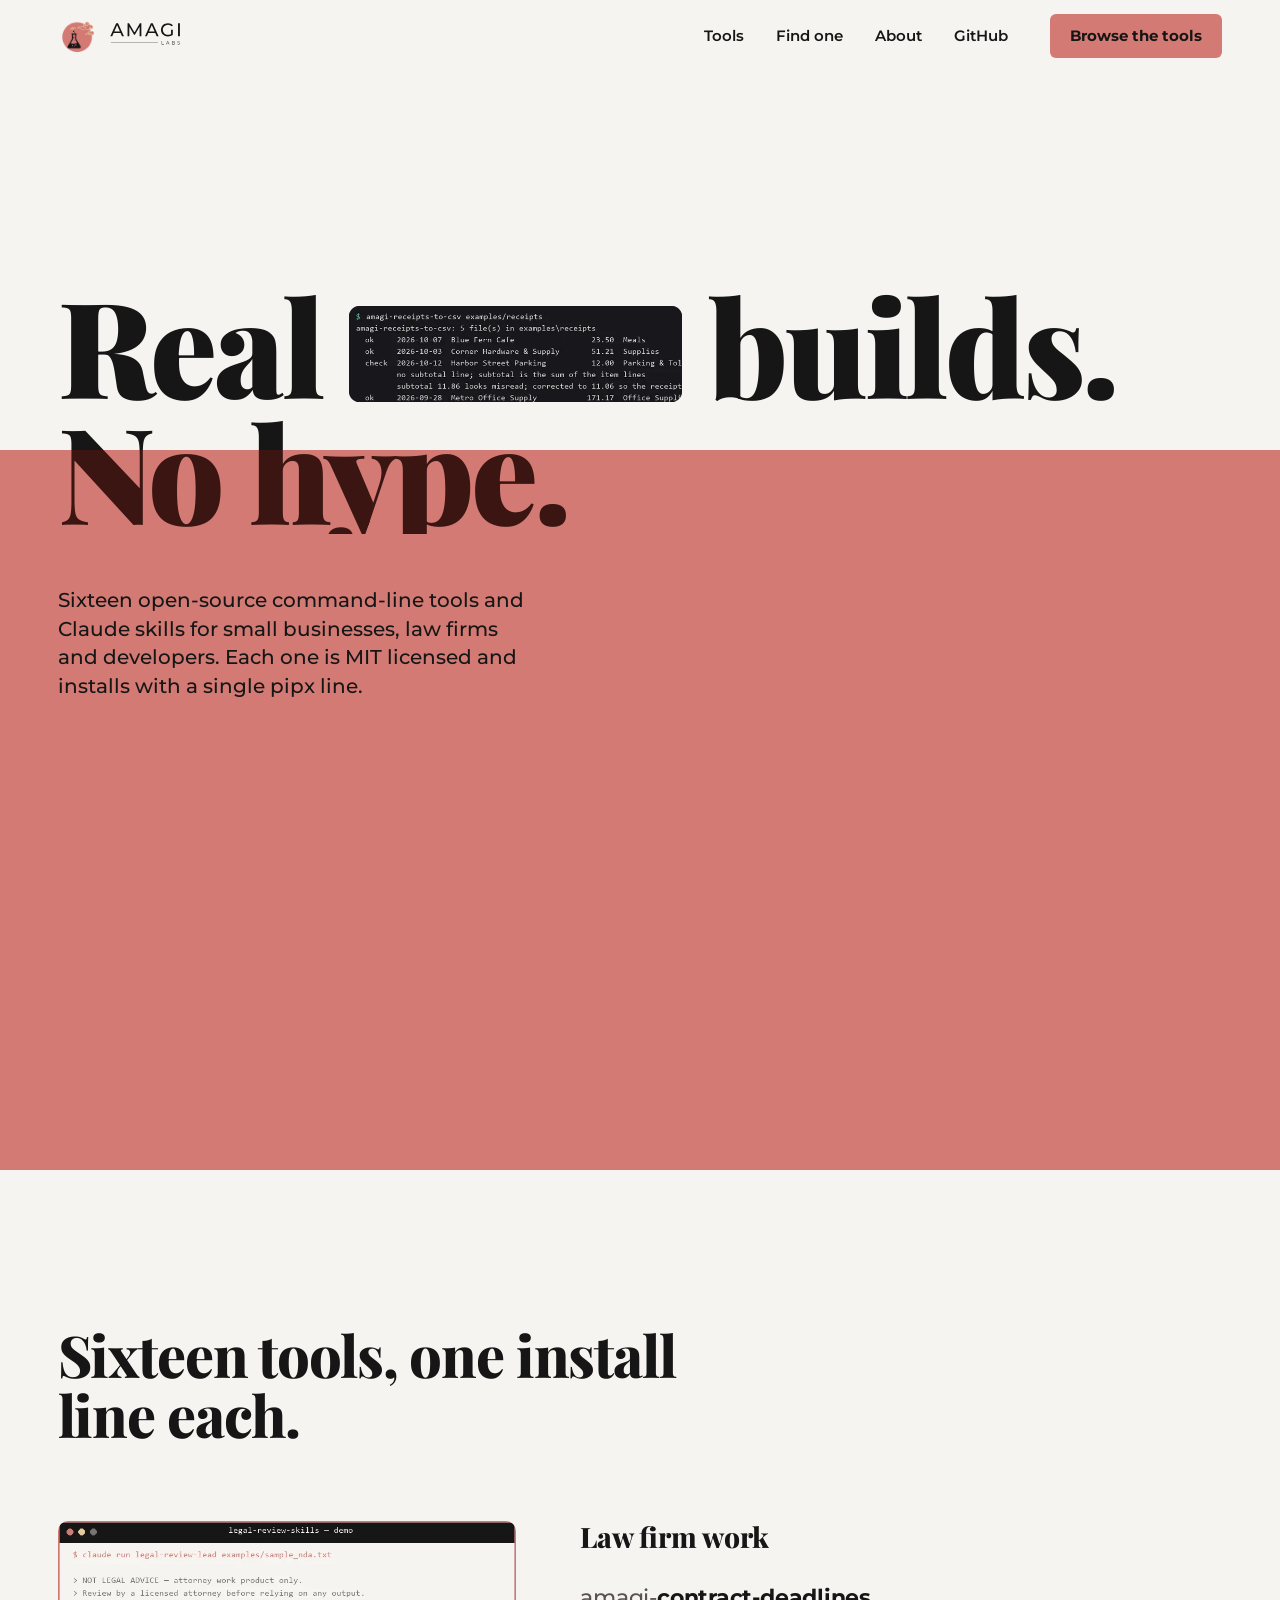
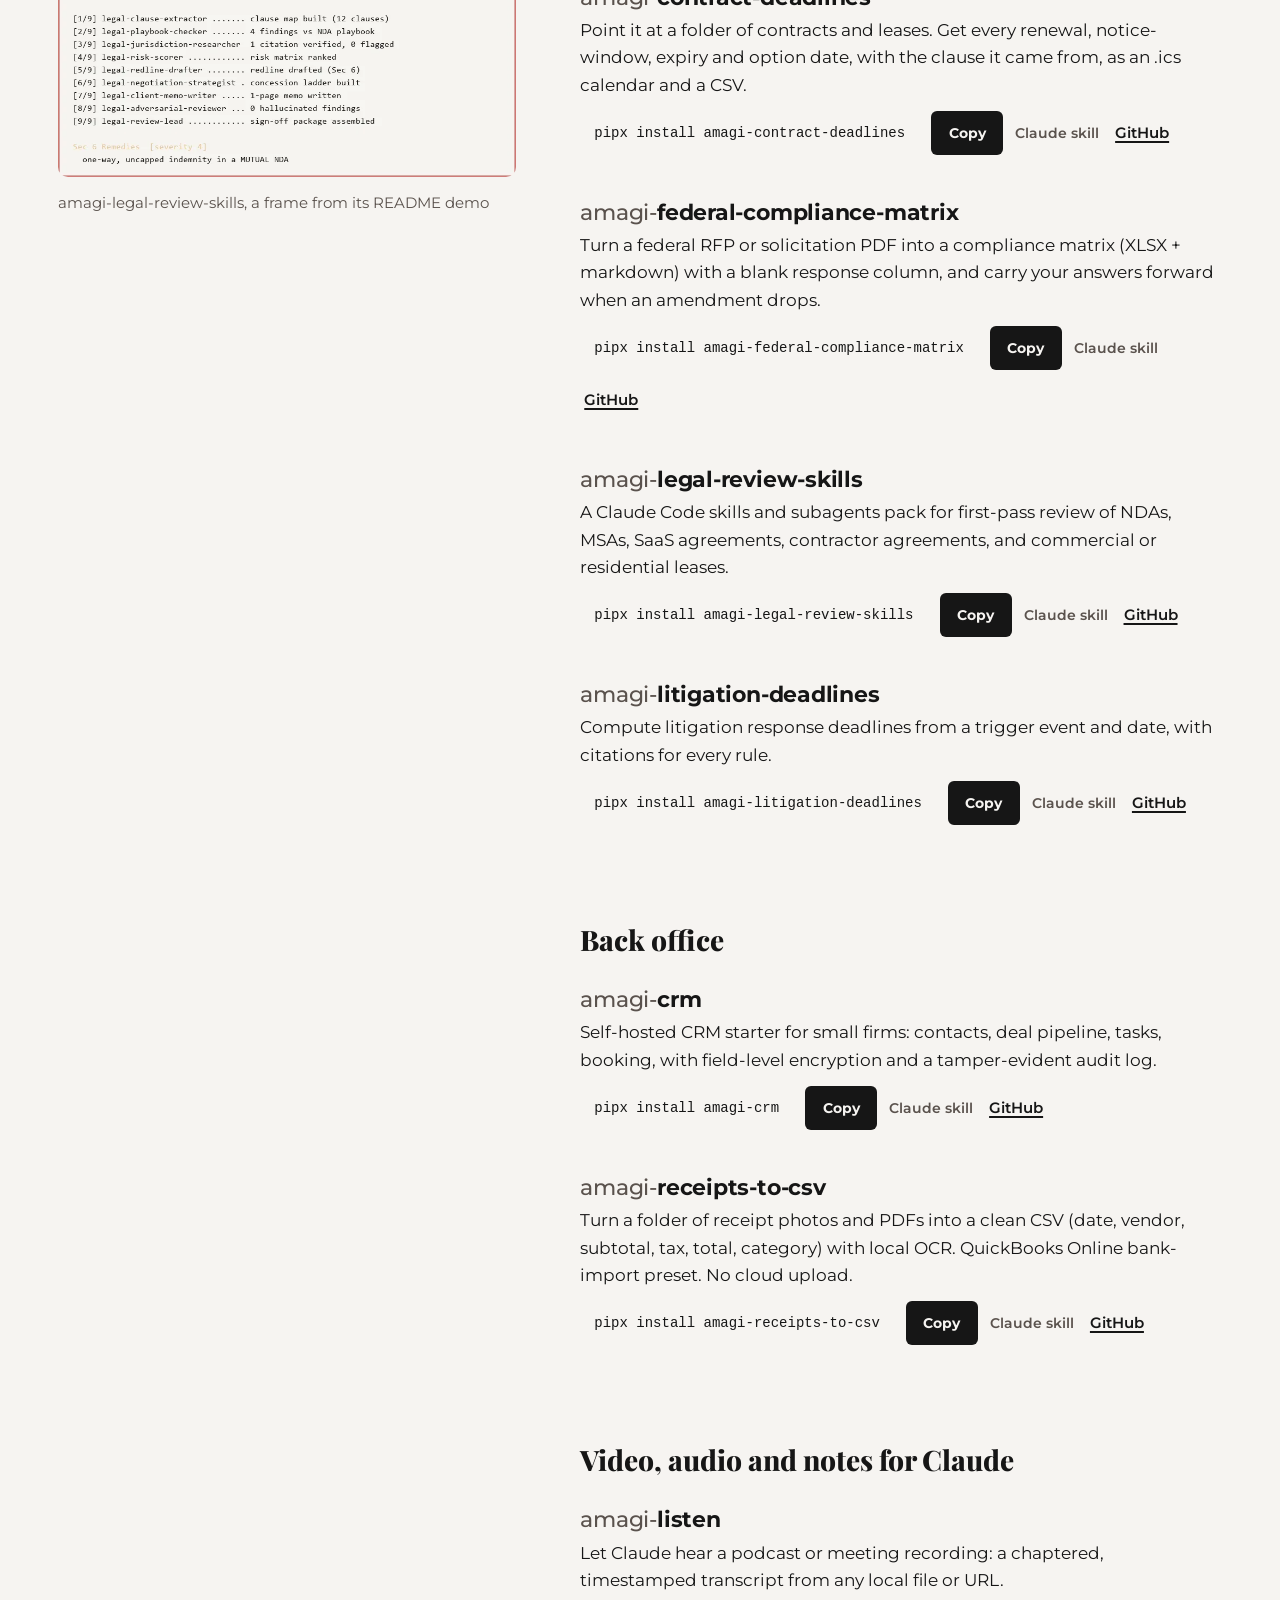
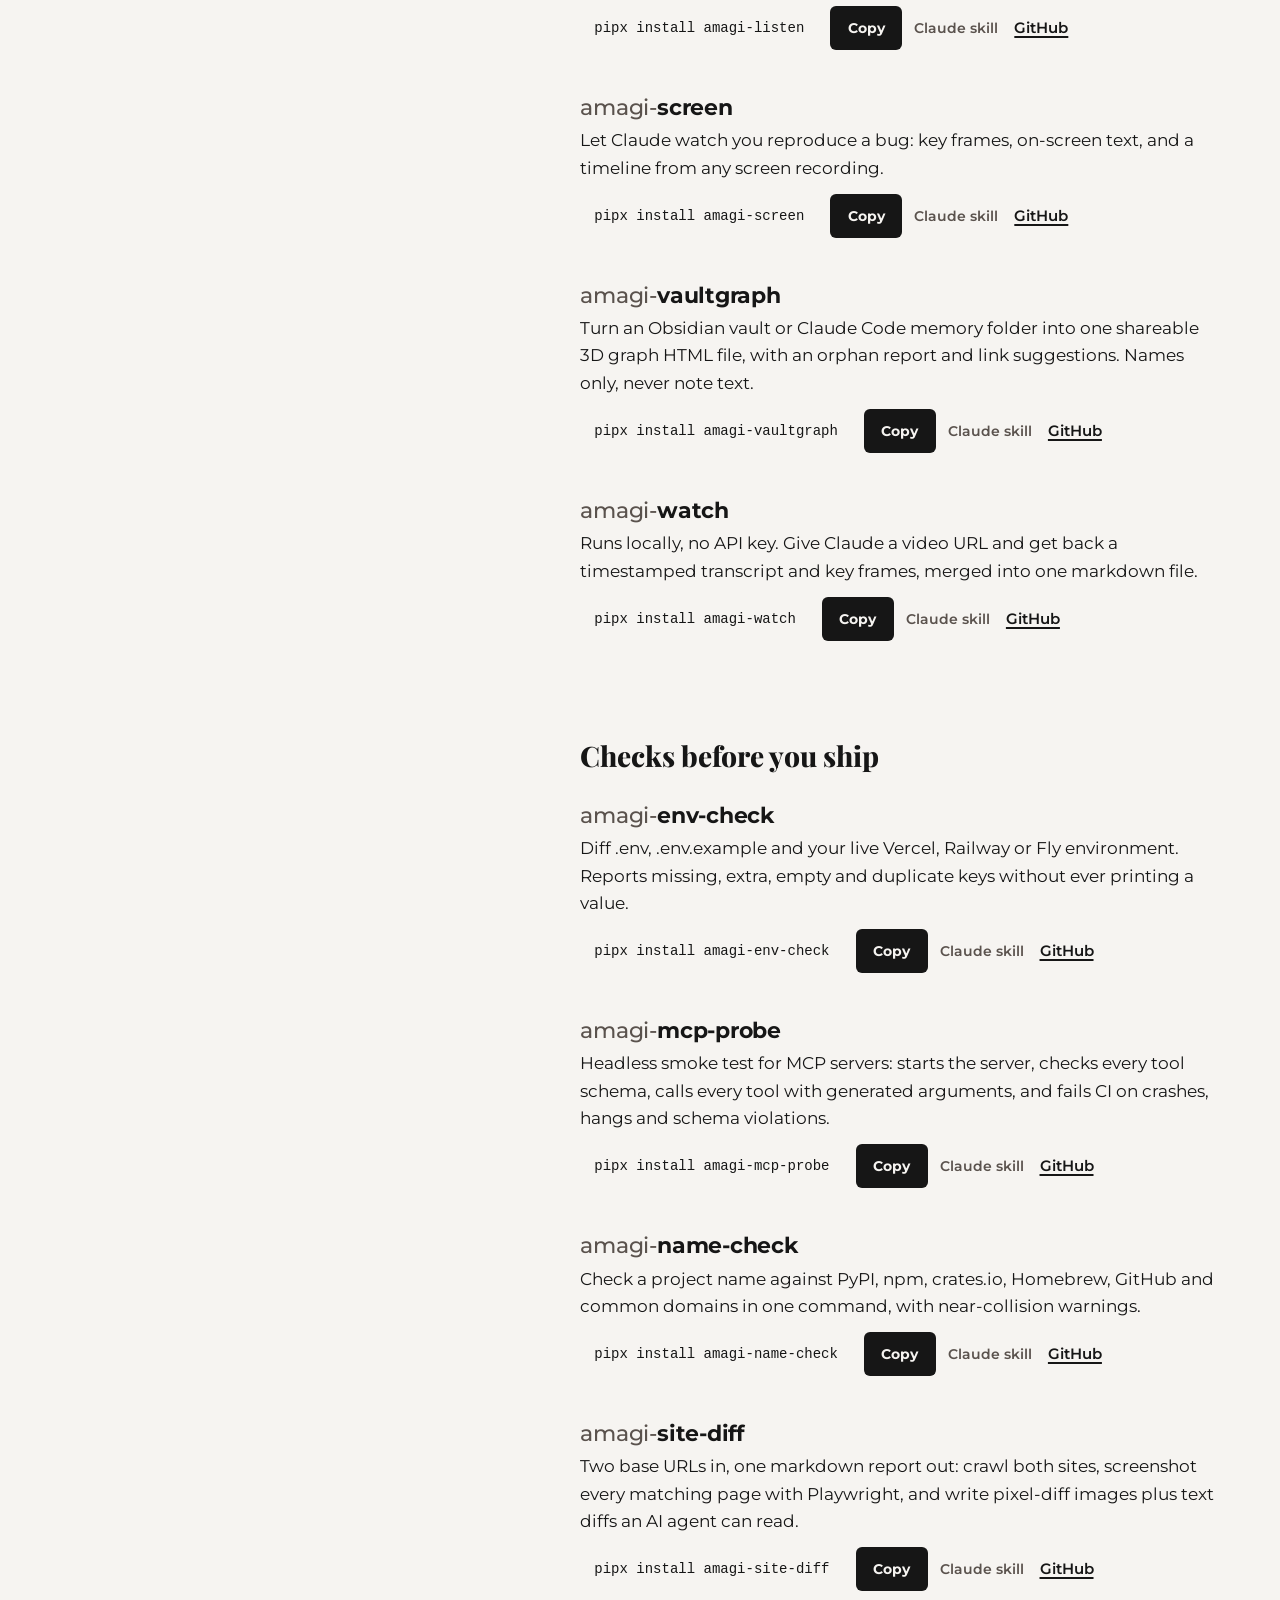
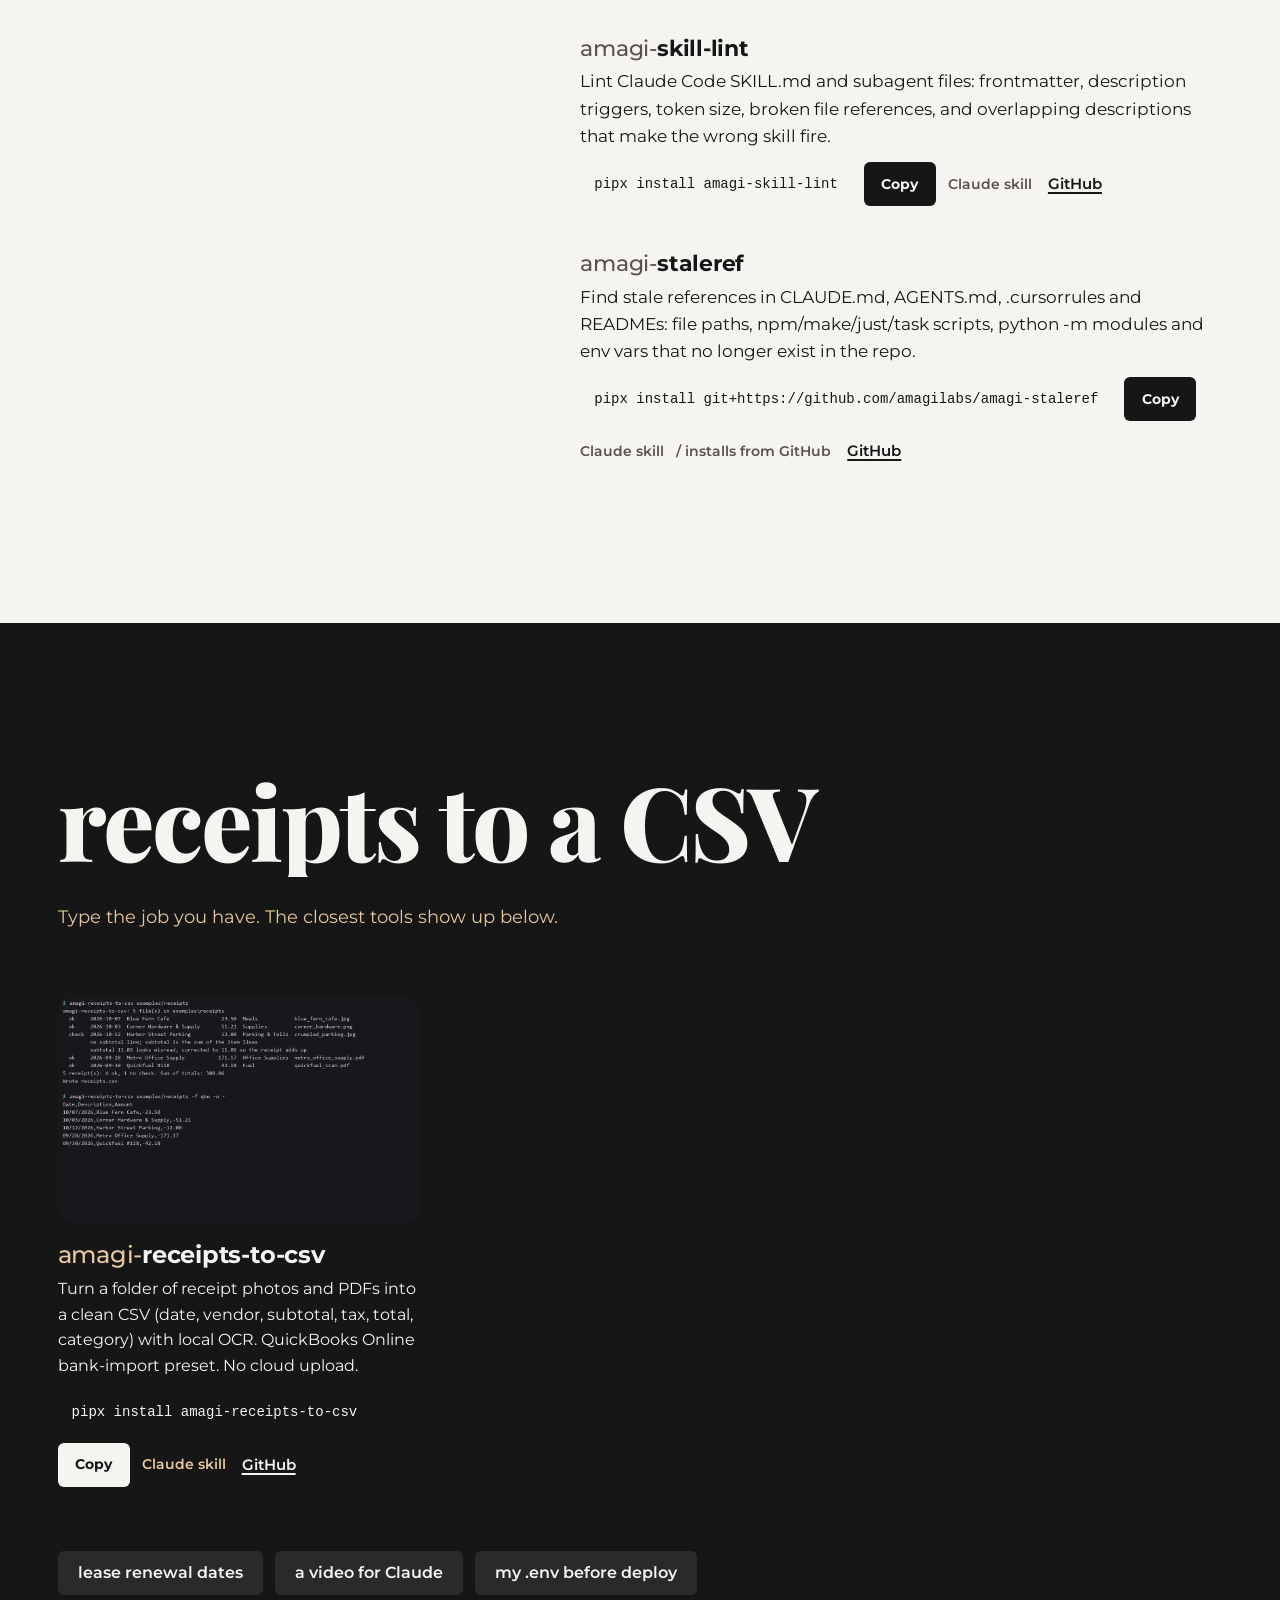
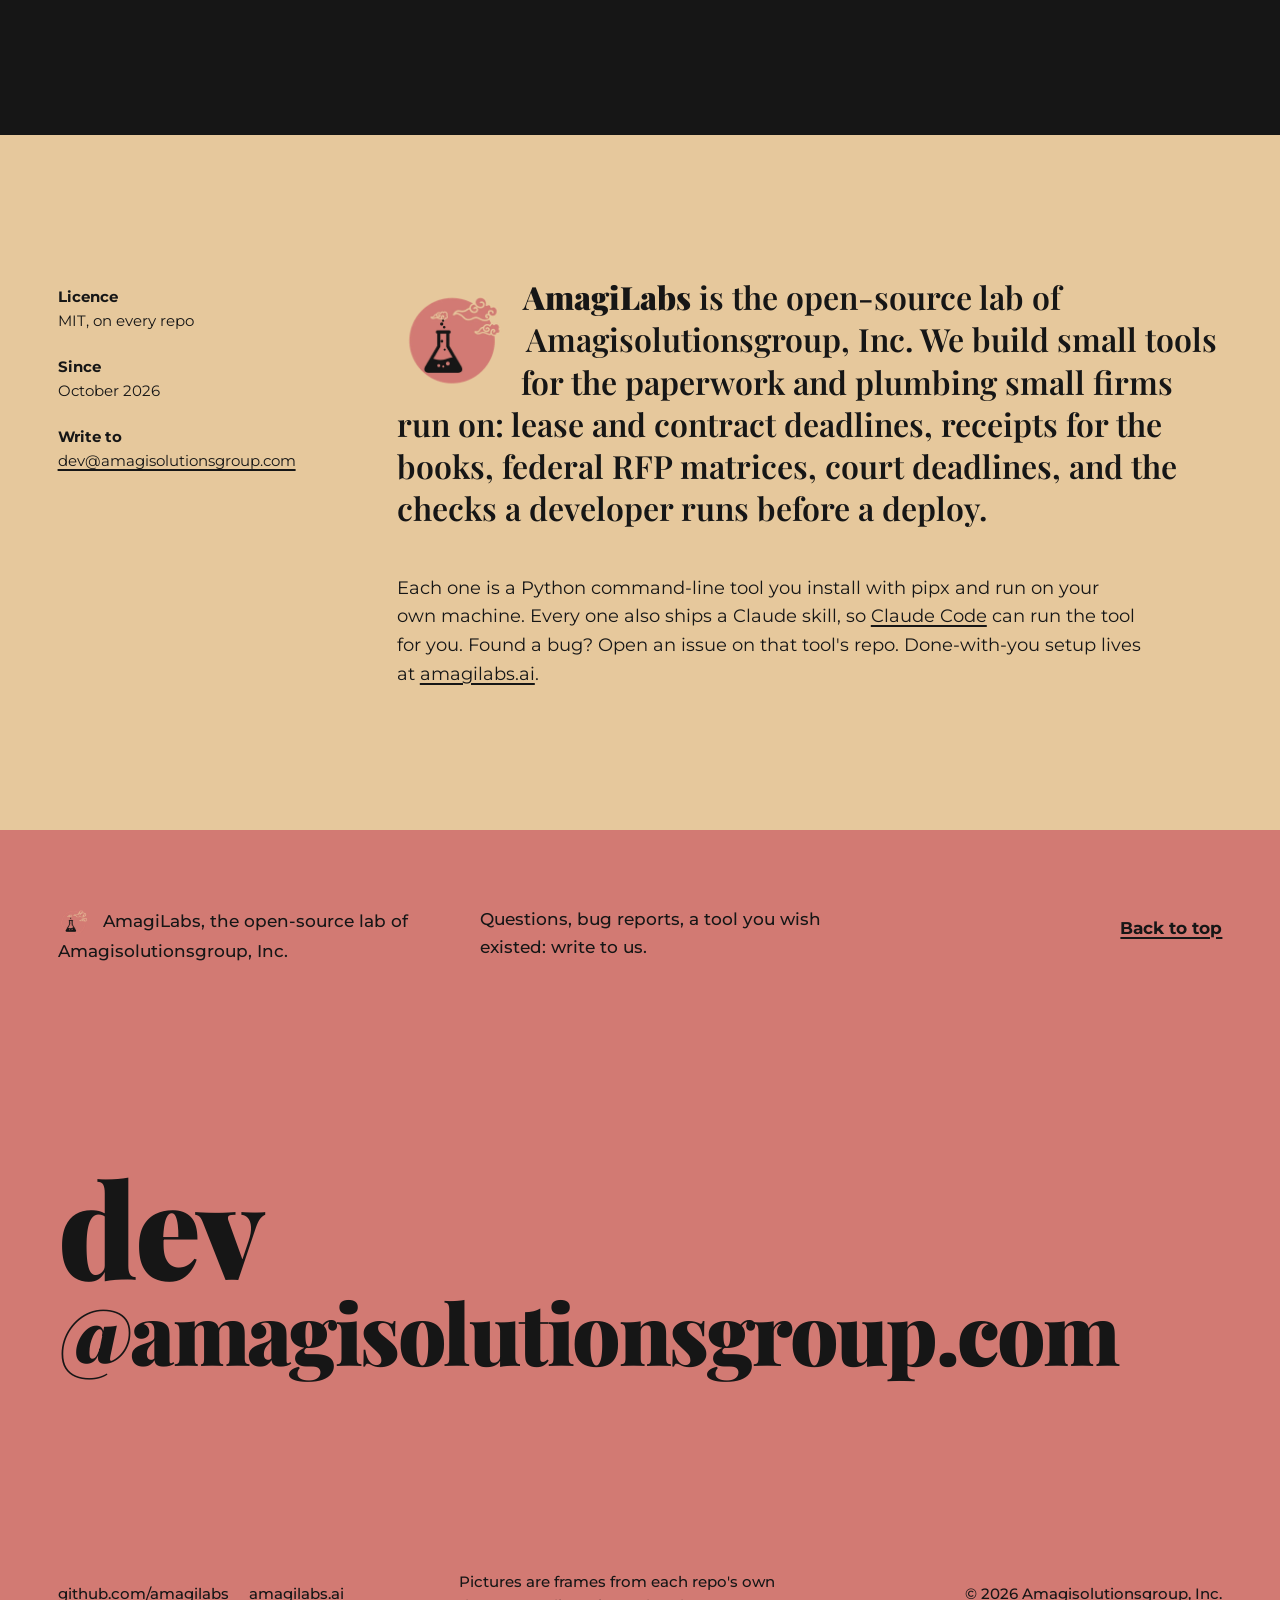
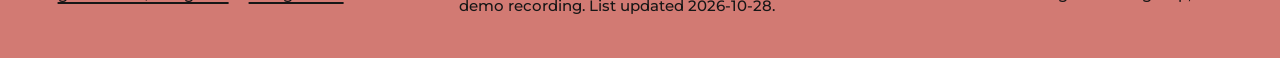
==== commit 4492248c: "Skill sentence follows the real count; LF line endings Co-Authored-By: Claude Opus 5.5 <noreply@anth" ====
--- a/index.html
+++ b/index.html
@@ -136,7 +136,7 @@
   </ul>
   <div class="bio">
     <p class="bio-lead" data-reveal><img class="dropcap" src="assets/brand/amagilabs-icon-480.webp" width="480" height="480" alt="The AmagiLabs mark: a flask with steam curling into clouds, on a terracotta disc" loading="lazy"><strong>AmagiLabs</strong> is the open-source lab of Amagisolutionsgroup, Inc. We build small tools for the paperwork and plumbing small firms run on: lease and contract deadlines, receipts for the books, federal RFP matrices, court deadlines, and the checks a developer runs before a deploy.</p>
-    <p class="bio-more" data-reveal>Each one is a Python command-line tool you install with pipx and run on your own machine. Sixteen of the sixteen ship a Claude skill, so <a href="https://docs.claude.com/en/docs/claude-code/overview">Claude Code</a> can run the tool for you. Found a bug? Open an issue on that tool's repo. Done-with-you setup lives at <a href="https://amagilabs.ai">amagilabs.ai</a>.</p>
+    <p class="bio-more" data-reveal>Each one is a Python command-line tool you install with pipx and run on your own machine. Every one also ships a Claude skill, so <a href="https://docs.claude.com/en/docs/claude-code/overview">Claude Code</a> can run the tool for you. Found a bug? Open an issue on that tool's repo. Done-with-you setup lives at <a href="https://amagilabs.ai">amagilabs.ai</a>.</p>
   </div>
 </section>
 </main>
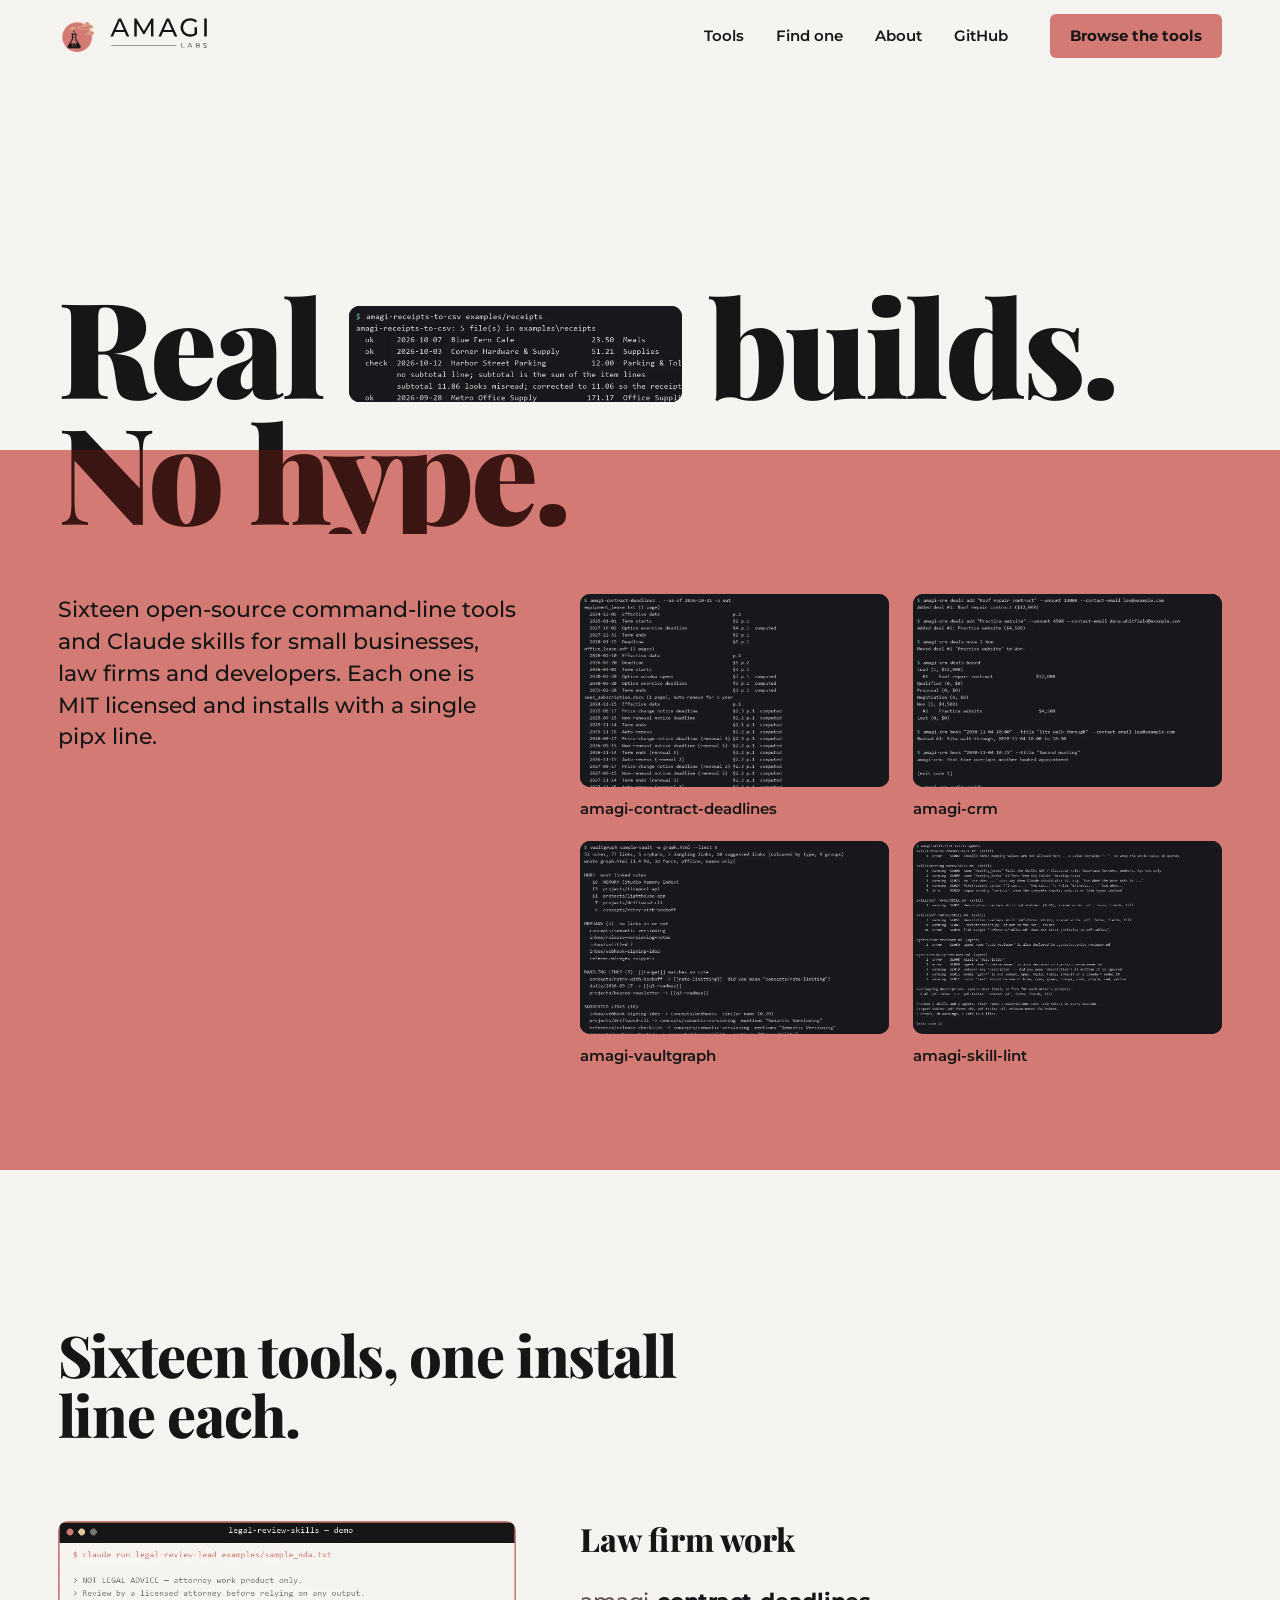
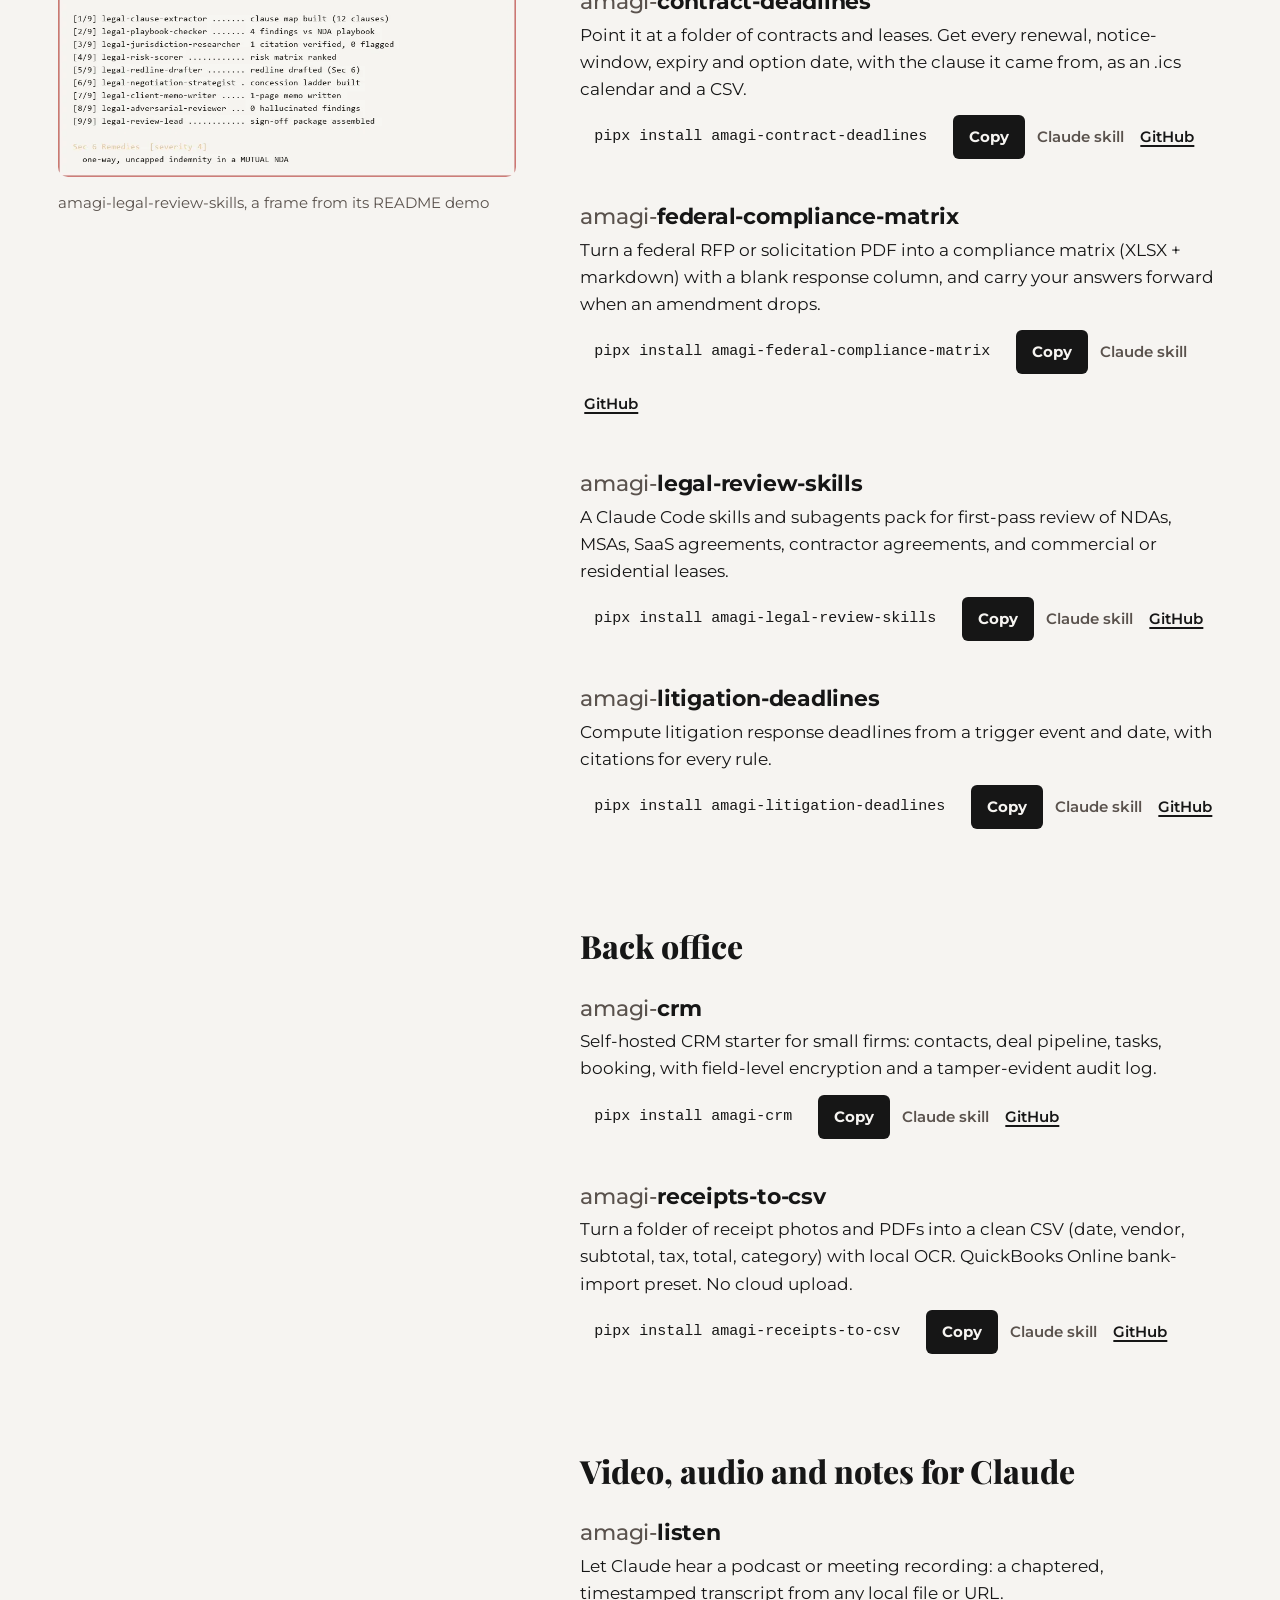
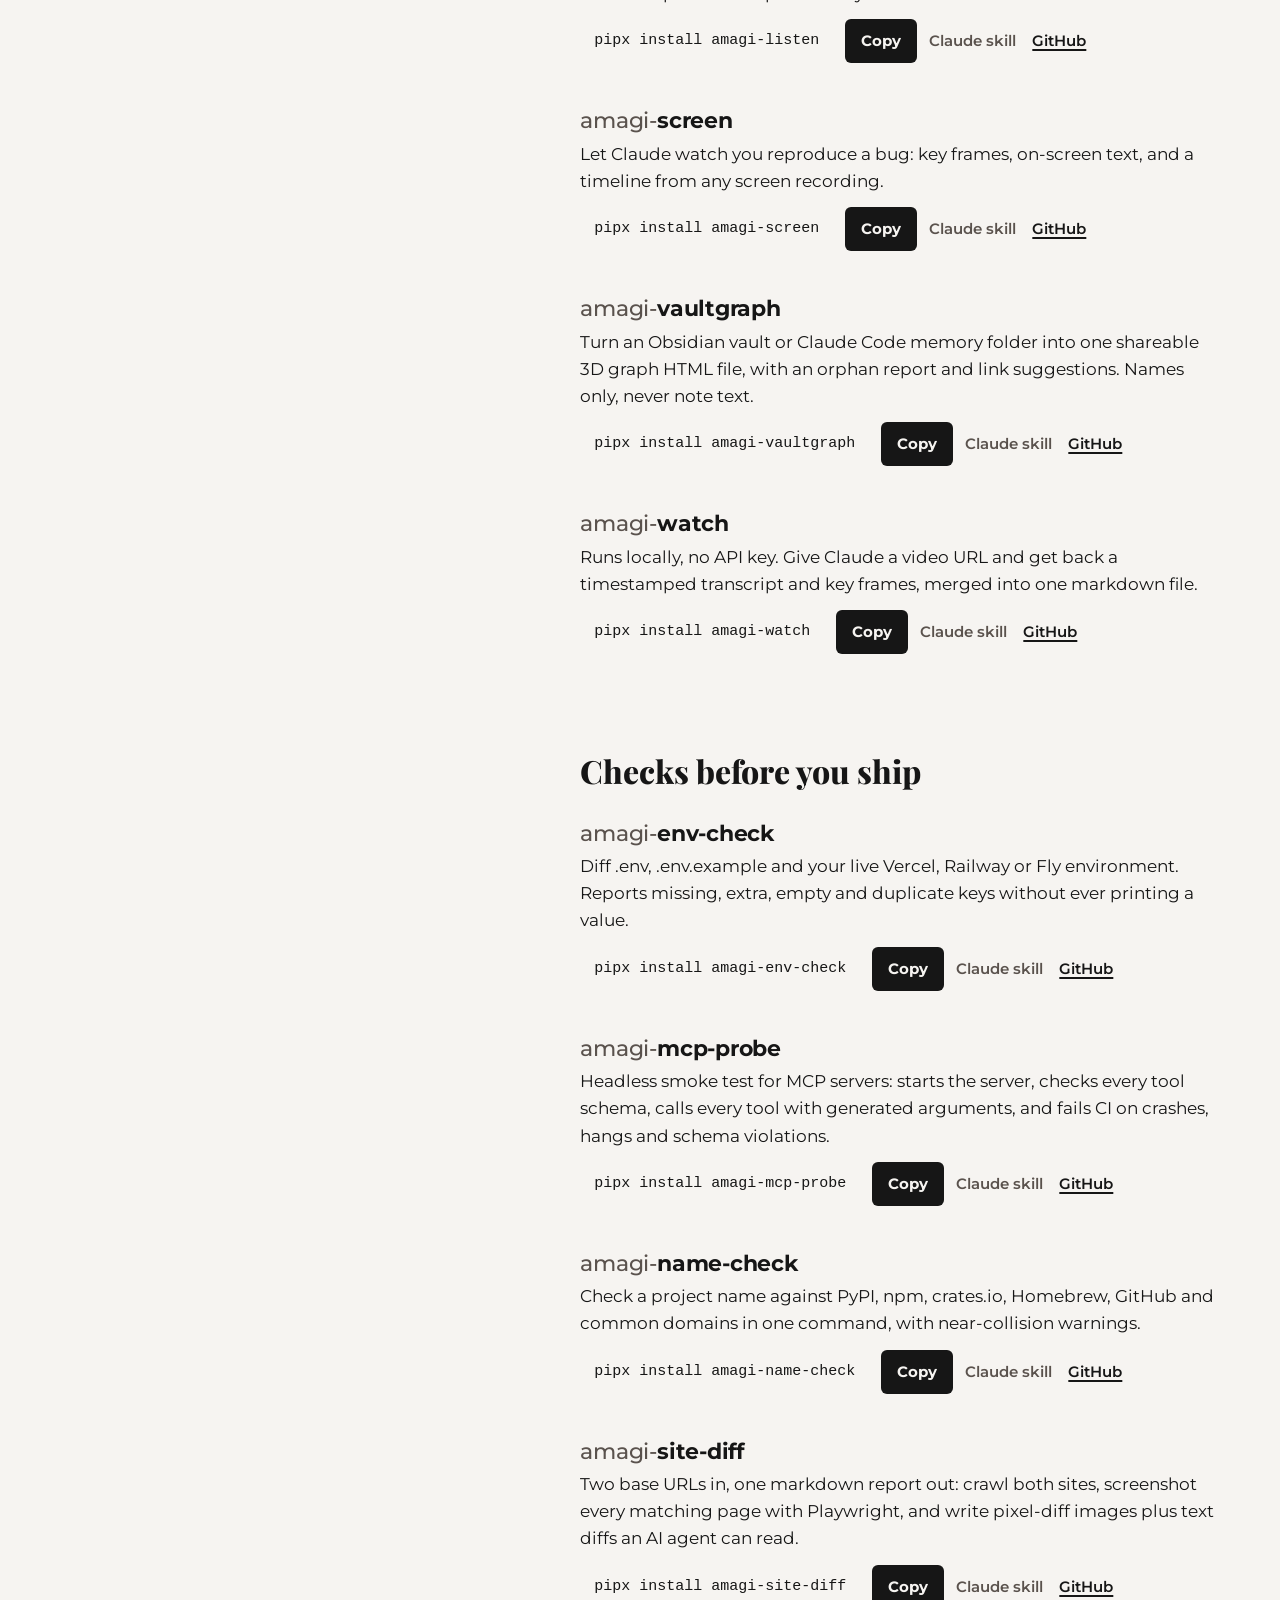
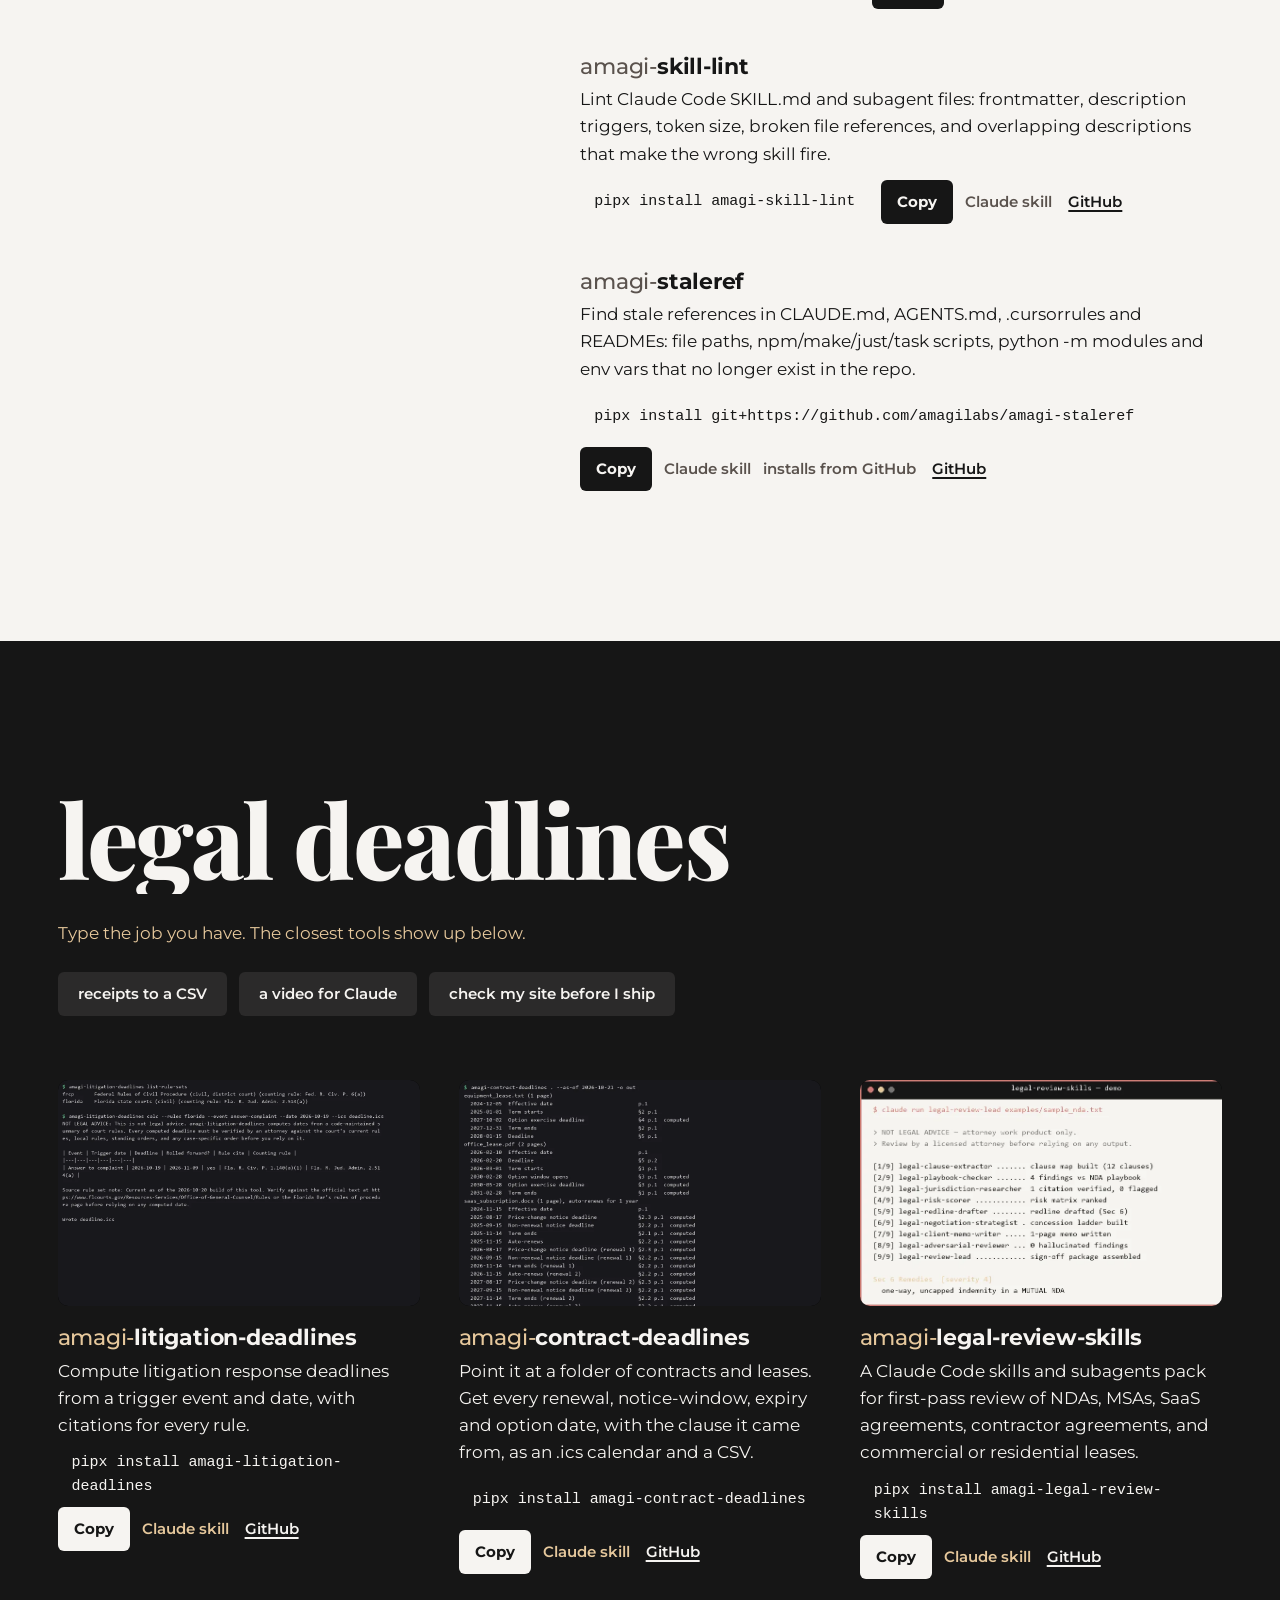
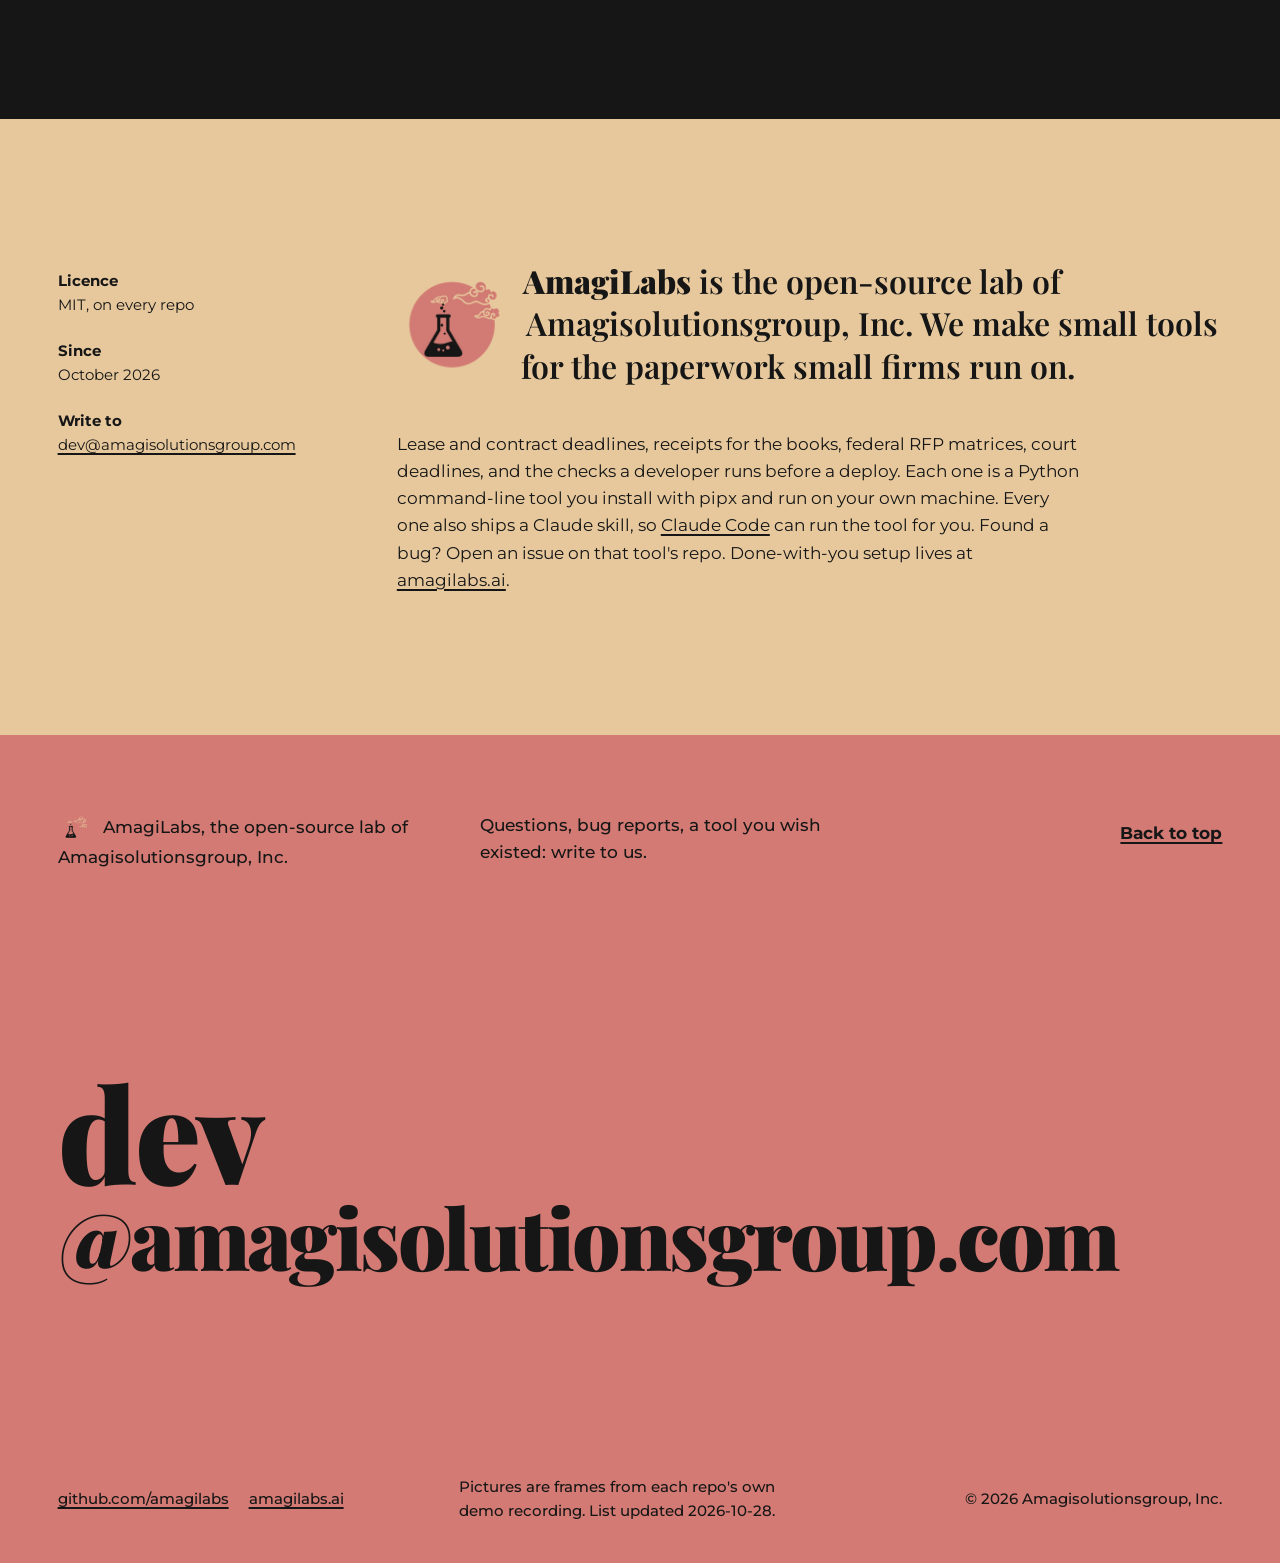
==== commit 5ff0c463: "Taste round 2: hero headline as one h1, hero stills, find box, about copy, phone type sizes Inspecto" ====
--- a/index.html
+++ b/index.html
@@ -61,17 +61,25 @@
 <section class="hero" aria-labelledby="hero-title">
   <div class="field field-top" data-chapter="paper"></div>
   <div class="field field-low" data-chapter="clay"></div>
-  <div class="hero-type">
-    <h1 id="hero-title" class="headline ink-top">
+  <h1 id="hero-title" class="hero-type">
+    <span class="headline ink-top">
       <span class="line">Real <span class="slot" aria-hidden="true"><video class="slot-clip" src="assets/media/hero.mp4" poster="assets/media/hero.webp" width="640" height="256" muted loop playsinline autoplay preload="metadata" aria-hidden="true" tabindex="-1"></video></span> builds.</span>
       <span class="line">No hype.</span>
-    </h1>
-    <p class="headline ink-low" aria-hidden="true">
+    </span>
+    <span class="headline ink-low" aria-hidden="true">
       <span class="line">Real <span class="slot"></span> builds.</span>
       <span class="line">No hype.</span>
-    </p>
+    </span>
+  </h1>
+  <div class="hero-more">
+    <p class="hero-sub" data-reveal>Sixteen open-source command-line tools and Claude skills for small businesses, law firms and developers. Each one is MIT licensed and installs with a single pipx line.</p>
+    <ul class="hero-shots" aria-label="Four of the tools, as their demos show them">
+<li data-reveal><a href="#amagi-contract-deadlines"><img src="assets/shots/amagi-contract-deadlines.webp" width="1028" height="948" alt="Terminal frame from the amagi-contract-deadlines demo" decoding="async"><span>amagi-contract-deadlines</span></a></li>
+<li data-reveal><a href="#amagi-crm"><img src="assets/shots/amagi-crm.webp" width="1028" height="718" alt="Terminal frame from the amagi-crm demo" decoding="async"><span>amagi-crm</span></a></li>
+<li data-reveal><a href="#amagi-vaultgraph"><img src="assets/shots/amagi-vaultgraph.webp" width="1028" height="810" alt="Terminal frame from the amagi-vaultgraph demo" decoding="async"><span>amagi-vaultgraph</span></a></li>
+<li data-reveal><a href="#amagi-skill-lint"><img src="assets/shots/amagi-skill-lint.webp" width="1200" height="832" alt="Terminal frame from the amagi-skill-lint demo" decoding="async"><span>amagi-skill-lint</span></a></li>
+    </ul>
   </div>
-  <p class="hero-sub">Sixteen open-source command-line tools and Claude skills for small businesses, law firms and developers. Each one is MIT licensed and installs with a single pipx line.</p>
 </section>
 
 <section class="tools" id="tools" data-chapter="paper" aria-labelledby="tools-title">
@@ -112,18 +120,20 @@
 
 <section class="find" id="find" data-chapter="ink" aria-labelledby="find-title">
   <h2 id="find-title" class="sr-only">Find a tool for the job</h2>
-  <div class="find-box" data-ui>
+  <div class="find-box">
     <label for="find-q" class="sr-only">Describe the job in a few words</label>
-    <input id="find-q" class="find-q" type="search" value="receipts to a CSV" autocomplete="off" spellcheck="false" aria-describedby="find-help" aria-controls="find-out">
+    <input id="find-q" class="find-q" type="search" value="legal deadlines" autocomplete="off" spellcheck="false" aria-describedby="find-help" aria-controls="find-out">
     <p id="find-help" class="find-help">Type the job you have. The closest tools show up below.</p>
+    <div class="find-try" role="group" aria-label="Examples">
+      <button type="button" data-q="receipts to a CSV">receipts to a CSV</button>
+      <button type="button" data-q="a video for Claude">a video for Claude</button>
+      <button type="button" data-q="check my site before I ship">check my site before I ship</button>
+    </div>
     <ol class="find-out" id="find-out" aria-live="polite">
-<li class="hit" data-shot="assets/shots/amagi-receipts-to-csv.webp" data-w="1068" data-h="718" data-reveal><img class="hit-pic" src="assets/shots/amagi-receipts-to-csv.webp" width="1068" height="718" alt="Terminal frame from the amagi-receipts-to-csv demo" loading="lazy" decoding="async"><div class="row-body"><h3 class="row-name"><a href="https://github.com/amagilabs/amagi-receipts-to-csv"><span class="pre">amagi-</span>receipts-to-csv</a></h3><p class="row-desc">Turn a folder of receipt photos and PDFs into a clean CSV (date, vendor, subtotal, tax, total, category) with local OCR. QuickBooks Online bank-import preset. No cloud upload.</p><div class="row-meta"><code class="cmd">pipx install amagi-receipts-to-csv</code><button class="copy" type="button" data-copy="pipx install amagi-receipts-to-csv" aria-label="Copy the install command for amagi-receipts-to-csv">Copy</button><span class="tag">Claude skill</span><a class="gh" href="https://github.com/amagilabs/amagi-receipts-to-csv">GitHub<span class="sr-only">: amagi-receipts-to-csv</span></a></div></div></li>
+<li class="hit" data-shot="assets/shots/amagi-litigation-deadlines.webp" data-w="1128" data-h="718" data-reveal><img class="hit-pic" src="assets/shots/amagi-litigation-deadlines.webp" width="1128" height="718" alt="Terminal frame from the amagi-litigation-deadlines demo" loading="lazy" decoding="async"><div class="row-body"><h3 class="row-name"><a href="https://github.com/amagilabs/amagi-litigation-deadlines"><span class="pre">amagi-</span>litigation-deadlines</a></h3><p class="row-desc">Compute litigation response deadlines from a trigger event and date, with citations for every rule.</p><div class="row-meta"><code class="cmd">pipx install amagi-litigation-deadlines</code><button class="copy" type="button" data-copy="pipx install amagi-litigation-deadlines" aria-label="Copy the install command for amagi-litigation-deadlines">Copy</button><span class="tag">Claude skill</span><a class="gh" href="https://github.com/amagilabs/amagi-litigation-deadlines">GitHub<span class="sr-only">: amagi-litigation-deadlines</span></a></div></div></li>
+<li class="hit" data-shot="assets/shots/amagi-contract-deadlines.webp" data-w="1028" data-h="948" data-reveal><img class="hit-pic" src="assets/shots/amagi-contract-deadlines.webp" width="1028" height="948" alt="Terminal frame from the amagi-contract-deadlines demo" loading="lazy" decoding="async"><div class="row-body"><h3 class="row-name"><a href="https://github.com/amagilabs/amagi-contract-deadlines"><span class="pre">amagi-</span>contract-deadlines</a></h3><p class="row-desc">Point it at a folder of contracts and leases. Get every renewal, notice-window, expiry and option date, with the clause it came from, as an .ics calendar and a CSV.</p><div class="row-meta"><code class="cmd">pipx install amagi-contract-deadlines</code><button class="copy" type="button" data-copy="pipx install amagi-contract-deadlines" aria-label="Copy the install command for amagi-contract-deadlines">Copy</button><span class="tag">Claude skill</span><a class="gh" href="https://github.com/amagilabs/amagi-contract-deadlines">GitHub<span class="sr-only">: amagi-contract-deadlines</span></a></div></div></li>
+<li class="hit" data-shot="assets/shots/amagi-legal-review-skills.webp" data-w="860" data-h="480" data-reveal><img class="hit-pic" src="assets/shots/amagi-legal-review-skills.webp" width="860" height="480" alt="Terminal frame from the amagi-legal-review-skills demo" loading="lazy" decoding="async"><div class="row-body"><h3 class="row-name"><a href="https://github.com/amagilabs/amagi-legal-review-skills"><span class="pre">amagi-</span>legal-review-skills</a></h3><p class="row-desc">A Claude Code skills and subagents pack for first-pass review of NDAs, MSAs, SaaS agreements, contractor agreements, and commercial or residential leases.</p><div class="row-meta"><code class="cmd">pipx install amagi-legal-review-skills</code><button class="copy" type="button" data-copy="pipx install amagi-legal-review-skills" aria-label="Copy the install command for amagi-legal-review-skills">Copy</button><span class="tag">Claude skill</span><a class="gh" href="https://github.com/amagilabs/amagi-legal-review-skills">GitHub<span class="sr-only">: amagi-legal-review-skills</span></a></div></div></li>
     </ol>
-  </div>
-  <div class="find-try" role="group" aria-label="Examples">
-    <button type="button" data-q="lease renewal dates">lease renewal dates</button>
-    <button type="button" data-q="a video for Claude">a video for Claude</button>
-    <button type="button" data-q="my .env before deploy">my .env before deploy</button>
   </div>
 </section>
 
@@ -135,8 +145,8 @@
     <li><span>Write to</span> <a href="mailto:dev@amagisolutionsgroup.com">dev@amagisolutionsgroup.com</a></li>
   </ul>
   <div class="bio">
-    <p class="bio-lead" data-reveal><img class="dropcap" src="assets/brand/amagilabs-icon-480.webp" width="480" height="480" alt="The AmagiLabs mark: a flask with steam curling into clouds, on a terracotta disc" loading="lazy"><strong>AmagiLabs</strong> is the open-source lab of Amagisolutionsgroup, Inc. We build small tools for the paperwork and plumbing small firms run on: lease and contract deadlines, receipts for the books, federal RFP matrices, court deadlines, and the checks a developer runs before a deploy.</p>
-    <p class="bio-more" data-reveal>Each one is a Python command-line tool you install with pipx and run on your own machine. Every one also ships a Claude skill, so <a href="https://docs.claude.com/en/docs/claude-code/overview">Claude Code</a> can run the tool for you. Found a bug? Open an issue on that tool's repo. Done-with-you setup lives at <a href="https://amagilabs.ai">amagilabs.ai</a>.</p>
+    <p class="bio-lead" data-reveal><img class="dropcap" src="assets/brand/amagilabs-icon-480.webp" width="480" height="480" alt="The AmagiLabs mark: a flask with steam curling into clouds, on a terracotta disc" loading="lazy"><strong>AmagiLabs</strong> is the open-source lab of Amagisolutionsgroup, Inc. We make small tools for the paperwork small firms run on.</p>
+    <p class="bio-more" data-reveal>Lease and contract deadlines, receipts for the books, federal RFP matrices, court deadlines, and the checks a developer runs before a deploy. Each one is a Python command-line tool you install with pipx and run on your own machine. Every one also ships a Claude skill, so <a href="https://docs.claude.com/en/docs/claude-code/overview">Claude Code</a> can run the tool for you. Found a bug? Open an issue on that tool's repo. Done-with-you setup lives at <a href="https://amagilabs.ai">amagilabs.ai</a>.</p>
   </div>
 </section>
 </main>
--- a/assets/site.css
+++ b/assets/site.css
@@ -30,7 +30,7 @@
 
   --f-text: "Montserrat", system-ui, -apple-system, "Segoe UI", sans-serif;
   --f-display: "Playfair Display", Georgia, "Times New Roman", serif;
-  --f-code: ui-monospace, "Cascadia Code", "SF Mono", Consolas, monospace;
+  --f-code: ui-monospace, "Cascadia Code", "SF Mono", Consolas, monospace; /* taste-skill-ignore: only the literal pipx commands use it */
 
   --pad: clamp(20px, 4.5vw, 64px);
   --bar-h: 72px;
@@ -149,7 +149,7 @@
 }
 .mark { display: flex; align-items: center; gap: 12px; text-decoration: none; min-height: 44px; }
 .mark img { width: 40px; height: 40px; }
-.wordmark svg { display: block; height: 26px; width: auto; }
+.wordmark svg { display: block; height: 36px; width: auto; }
 .nav { display: flex; gap: 4px; margin-left: auto; }
 .nav a, .menu summary {
   display: inline-flex; align-items: center; min-height: 44px; padding: 0 14px;
@@ -188,28 +188,39 @@
 .hero-type {
   position: absolute; left: var(--pad); right: var(--pad);
   top: calc(var(--seam) - var(--cut));
-  font-size: var(--h);
+  margin: 0; font-size: var(--h);
   display: grid;
 }
 .headline {
-  grid-area: 1 / 1;
+  display: block; grid-area: 1 / 1;
   font: 900 1em/.95 var(--f-display);
   letter-spacing: -.025em;
 }
 .headline .line { display: block; white-space: nowrap; }
 .ink-top { color: var(--hero-top-ink); clip-path: inset(0 0 calc(100% - var(--cut)) 0); }
-.ink-low { color: var(--hero-low-ink); clip-path: inset(var(--cut) 0 0 0); }
+.ink-low { color: var(--hero-low-ink); clip-path: inset(var(--cut) 0 0 0); pointer-events: none; }
 .slot {
   display: inline-block; width: 2.5em; height: .72em; vertical-align: -.02em;
   border-radius: .08em; overflow: hidden; background: var(--c-ink);
 }
 .ink-low .slot { visibility: hidden; }
 .slot-clip { width: 100%; height: 100%; object-fit: cover; object-position: left top; }
-.hero-sub {
-  position: absolute; left: var(--pad); top: calc(var(--seam) + .72 * var(--h) + 40px);
-  max-width: 36ch; font-size: clamp(18px, 1.55vw, 24px); font-weight: 500; line-height: 1.45;
-  color: var(--c-ink);
-}
+.hero-more {
+  position: absolute; left: var(--pad); right: var(--pad); top: calc(var(--seam) + .72 * var(--h) + 48px);
+  display: grid; grid-template-columns: minmax(0, 5fr) minmax(0, 7fr); gap: clamp(32px, 5vw, 88px);
+  align-items: start; color: var(--c-ink);
+}
+.hero-sub { max-width: 34ch; font-size: 22px; font-weight: 500; line-height: 1.45; }
+.hero-shots { display: grid; grid-template-columns: 1fr 1fr; gap: 20px 24px; }
+.hero-shots a { display: block; text-decoration: none; font-size: 15px; font-weight: 600; }
+.hero-shots img {
+  width: 100%; aspect-ratio: 16 / 10; object-fit: cover; object-position: left top;
+  border-radius: var(--r-m); background: var(--c-ink);
+  transition: transform 260ms var(--ease-out);
+}
+.hero-shots a:hover img { transform: translateY(-4px); }
+.hero-shots span { display: block; margin-top: 10px; }
+.hero-shots a:hover span { text-decoration: underline; text-decoration-thickness: 2px; text-underline-offset: .18em; }
 
 /* ---------------------------------------------------------------- tools: statement, table pushed right */
 .tools { padding: clamp(96px, 12vw, 168px) var(--pad) clamp(80px, 10vw, 140px); }
@@ -229,9 +240,9 @@
 .preview-img.swap { opacity: .25; transform: scale(.985); }
 .preview-cap { margin-top: 14px; font-size: 15px; color: var(--muted); }
 .group + .group { margin-top: clamp(56px, 6vw, 88px); }
-.group-name { font: 800 clamp(24px, 2.2vw, 32px)/1.15 var(--f-display); margin-bottom: 8px; }
+.group-name { font: 800 32px/1.15 var(--f-display); margin-bottom: 8px; }
 .row { padding: 22px 0 22px; }
-.row-name { font: 700 22px/1.25 var(--f-text); letter-spacing: -.01em; }
+.row-name { font: 700 22px/1.25 var(--f-text); letter-spacing: -.01em; overflow-wrap: anywhere; }
 .row-name a { text-decoration: none; }
 .row-name a:hover, .row.on .row-name a { text-decoration: underline; text-decoration-thickness: 3px; }
 .row-name .pre { color: var(--muted); font-weight: 500; }
@@ -239,19 +250,18 @@
 .row-meta { margin-top: 12px; display: flex; flex-wrap: wrap; align-items: center; gap: 8px 12px; }
 .cmd {
   display: inline-flex; align-items: center; min-height: var(--btn-h); padding: 0 14px;
-  background: var(--code-bg); border-radius: var(--r-s); font-size: 14px;
+  background: var(--code-bg); border-radius: var(--r-s); font-size: 15px;
   overflow-wrap: anywhere;
 }
 .copy {
   min-height: var(--btn-h); min-width: 72px; padding: 0 16px; border: 0; border-radius: var(--r-s);
-  background: var(--fg); color: var(--ground); font-weight: 700; font-size: 14px;
+  background: var(--fg); color: var(--ground); font-weight: 700; font-size: 15px;
   transition: transform var(--t-fast) var(--ease-out), background-color var(--t-fast) ease;
 }
 .copy:hover { transform: translateY(-2px); }
 .copy:active { transform: scale(.96); }
 .copy.done { background: var(--c-clay); color: var(--c-ink); }
-.tag { font-size: 14px; font-weight: 600; color: var(--muted); }
-.tag + .tag::before { content: "/ "; }
+.tag { font-size: 15px; font-weight: 600; color: var(--muted); }
 .gh {
   display: inline-flex; align-items: center; min-height: var(--btn-h); padding: 0 4px;
   font-size: 15px; font-weight: 600;
@@ -268,21 +278,19 @@
 }
 .find-q::-webkit-search-cancel-button { display: none; }
 .find-q:focus-visible { outline: 4px solid var(--c-clay); outline-offset: 10px; }
-.find-help { margin-top: 18px; font-size: 18px; color: var(--muted); }
+.find-help { margin-top: 18px; color: var(--muted); }
 .find-out {
   margin-top: clamp(40px, 5vw, 72px);
   display: grid; grid-template-columns: repeat(3, minmax(0, 1fr)); gap: clamp(24px, 3vw, 48px);
 }
 .hit-pic { width: 100%; aspect-ratio: 16 / 10; object-fit: cover; object-position: left top; border-radius: var(--r-m); background: #000; }
 .hit .row-body { margin-top: 18px; }
-.hit .row-name { font-size: 24px; }
-.hit .row-desc { font-size: 16px; }
 .hit.fresh { animation: rise 420ms var(--ease-out) both; animation-delay: var(--d, 0ms); }
-.find-none { grid-column: 1 / -1; font-size: 20px; }
-.find-try { margin-top: clamp(48px, 5vw, 72px); display: flex; flex-wrap: wrap; gap: 12px; }
+.find-none { grid-column: 1 / -1; font-size: 22px; }
+.find-try { margin-top: 24px; display: flex; flex-wrap: wrap; gap: 12px; }
 .find-try button {
   min-height: var(--btn-h); padding: 0 20px; border: 0; border-radius: var(--r-s);
-  background: var(--tint); color: var(--fg); font-weight: 600; font-size: 16px;
+  background: var(--tint); color: var(--fg); font-weight: 600; font-size: 15px;
   transition: background-color var(--t-fast) ease, color var(--t-fast) ease, transform var(--t-fast) var(--ease-out);
 }
 .find-try button:hover { background: var(--c-clay); color: var(--c-ink); transform: translateY(-2px); }
@@ -303,7 +311,7 @@
   float: left; width: 3.6em; height: 3.6em; margin: .12em .5em .1em 0;
   shape-outside: circle(50%);
 }
-.bio-more { clear: both; margin-top: 40px; max-width: 62ch; font-size: 18px; padding-top: 4px; }
+.bio-more { clear: both; margin-top: 40px; max-width: 62ch; padding-top: 4px; }
 
 /* ---------------------------------------------------------------- footer: contact as the headline */
 .foot {
@@ -355,6 +363,8 @@
   .tools-grid { grid-template-columns: 1fr; }
   .preview { position: static; max-width: 640px; }
   .find-out { grid-template-columns: 1fr 1fr; }
+  .hero-more { grid-template-columns: 1fr; }
+  .hero { min-height: max(130svh, 1180px); }
   .about { grid-template-columns: 1fr; }
   .facts { grid-template-columns: repeat(3, minmax(0, 1fr)); padding-top: 0; order: 2; }
   .foot-meta { grid-template-columns: 1fr; }
@@ -365,18 +375,22 @@
   body { font-size: 16px; }
   .bar { gap: 8px; }
   .wordmark { display: none; }
-  .action { padding: 0 14px; font-size: 14px; }
+  .action { padding: 0 14px; }
   .menu summary { padding: 0 12px; }
-  .hero { --h: clamp(48px, 16vw, 96px); --seam: 46svh; min-height: 120svh; }
+  .hero { --h: clamp(48px, 16vw, 96px); --seam: 44svh; min-height: max(124svh, 980px); }
   .slot { display: none; }
-  .hero-sub { right: var(--pad); top: calc(var(--seam) + .72 * var(--h) + 28px); }
+  .hero-more { top: calc(var(--seam) + .72 * var(--h) + 28px); gap: 28px; }
+  .hero-sub { font-size: 20px; }
+  .hero-shots { gap: 16px; }
+  .hero-shots a { overflow-wrap: anywhere; }
   .row-name { font-size: 20px; }
   .cmd { font-size: 13px; }
   .find-out { grid-template-columns: 1fr; }
   .find-help { font-size: 16px; }
   .find-try button { flex: 1 1 100%; justify-content: flex-start; text-align: left; }
   .facts { grid-template-columns: 1fr; gap: 16px; }
-  .bio-more { font-size: 17px; }
+  .bio-lead { font-size: 20px; }
+  .dropcap { width: 3em; height: 3em; }
   .foot-up { margin-left: 0; }
 }
 
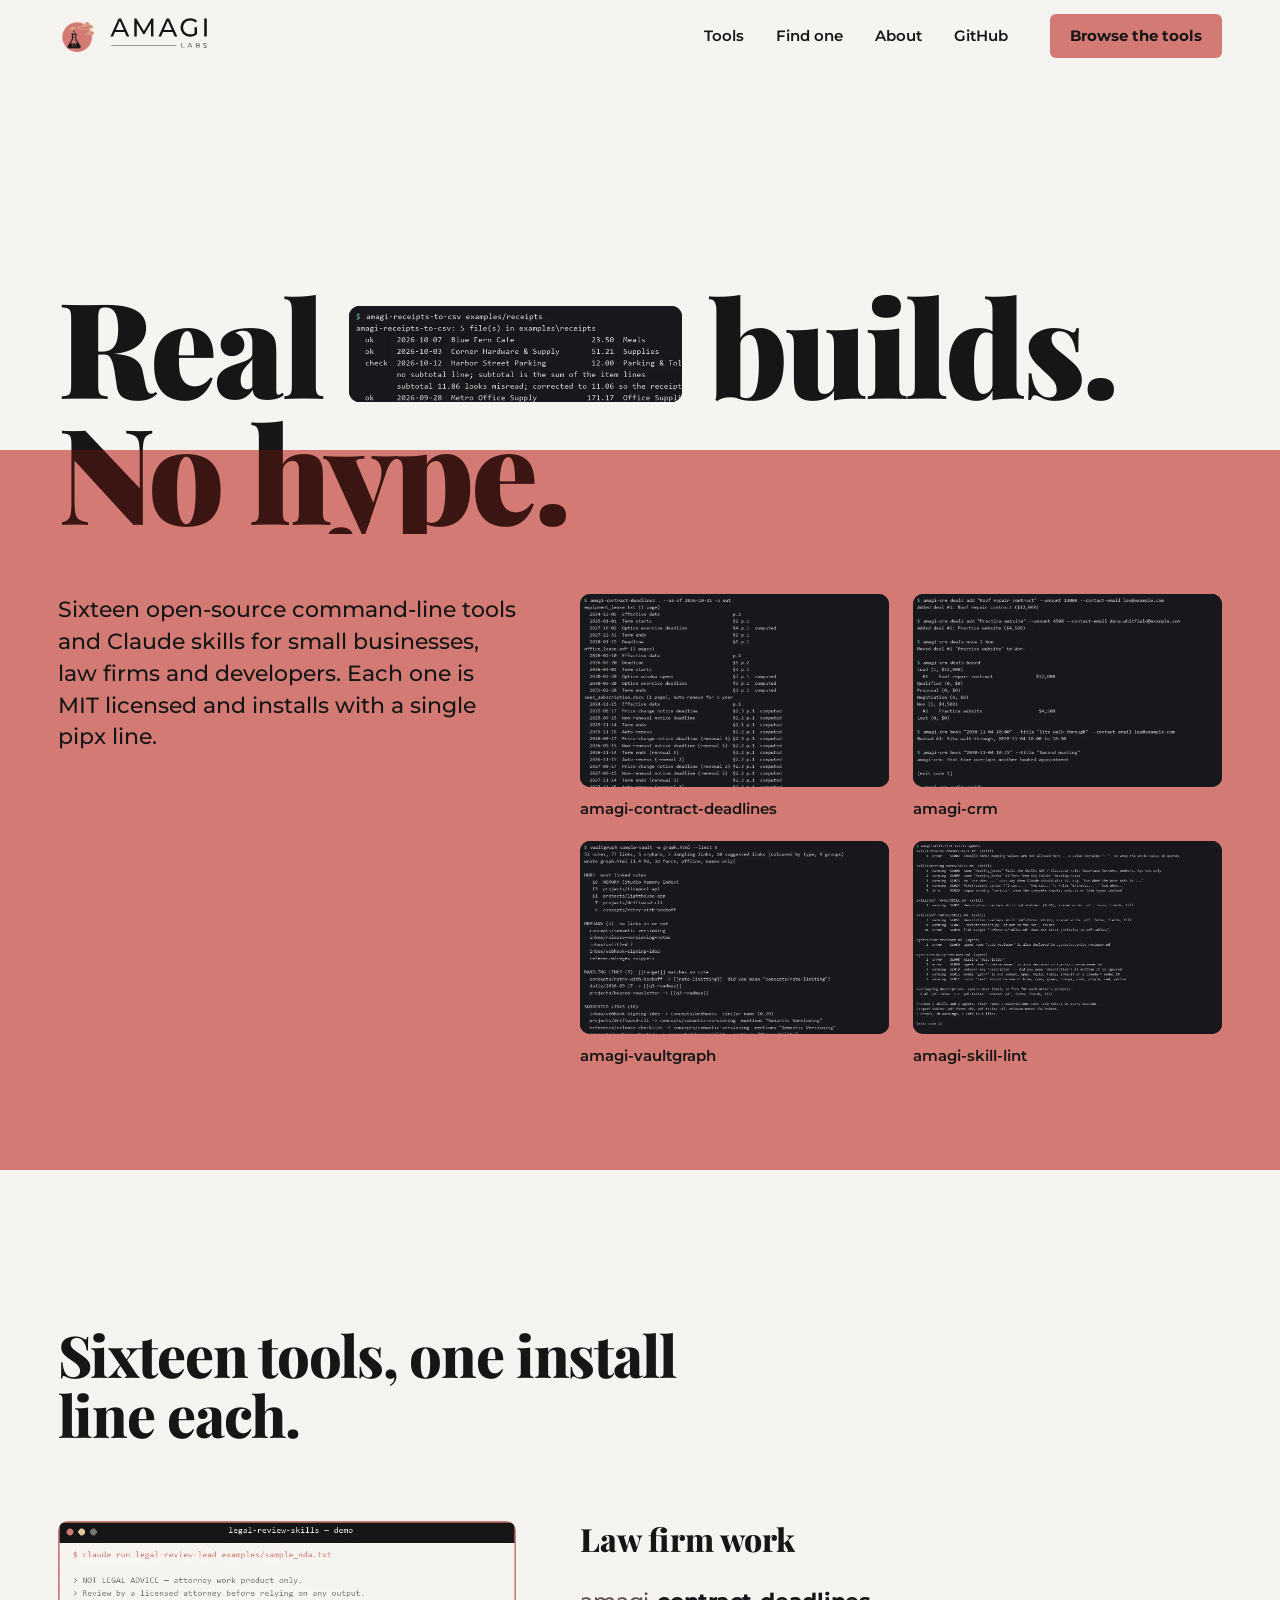
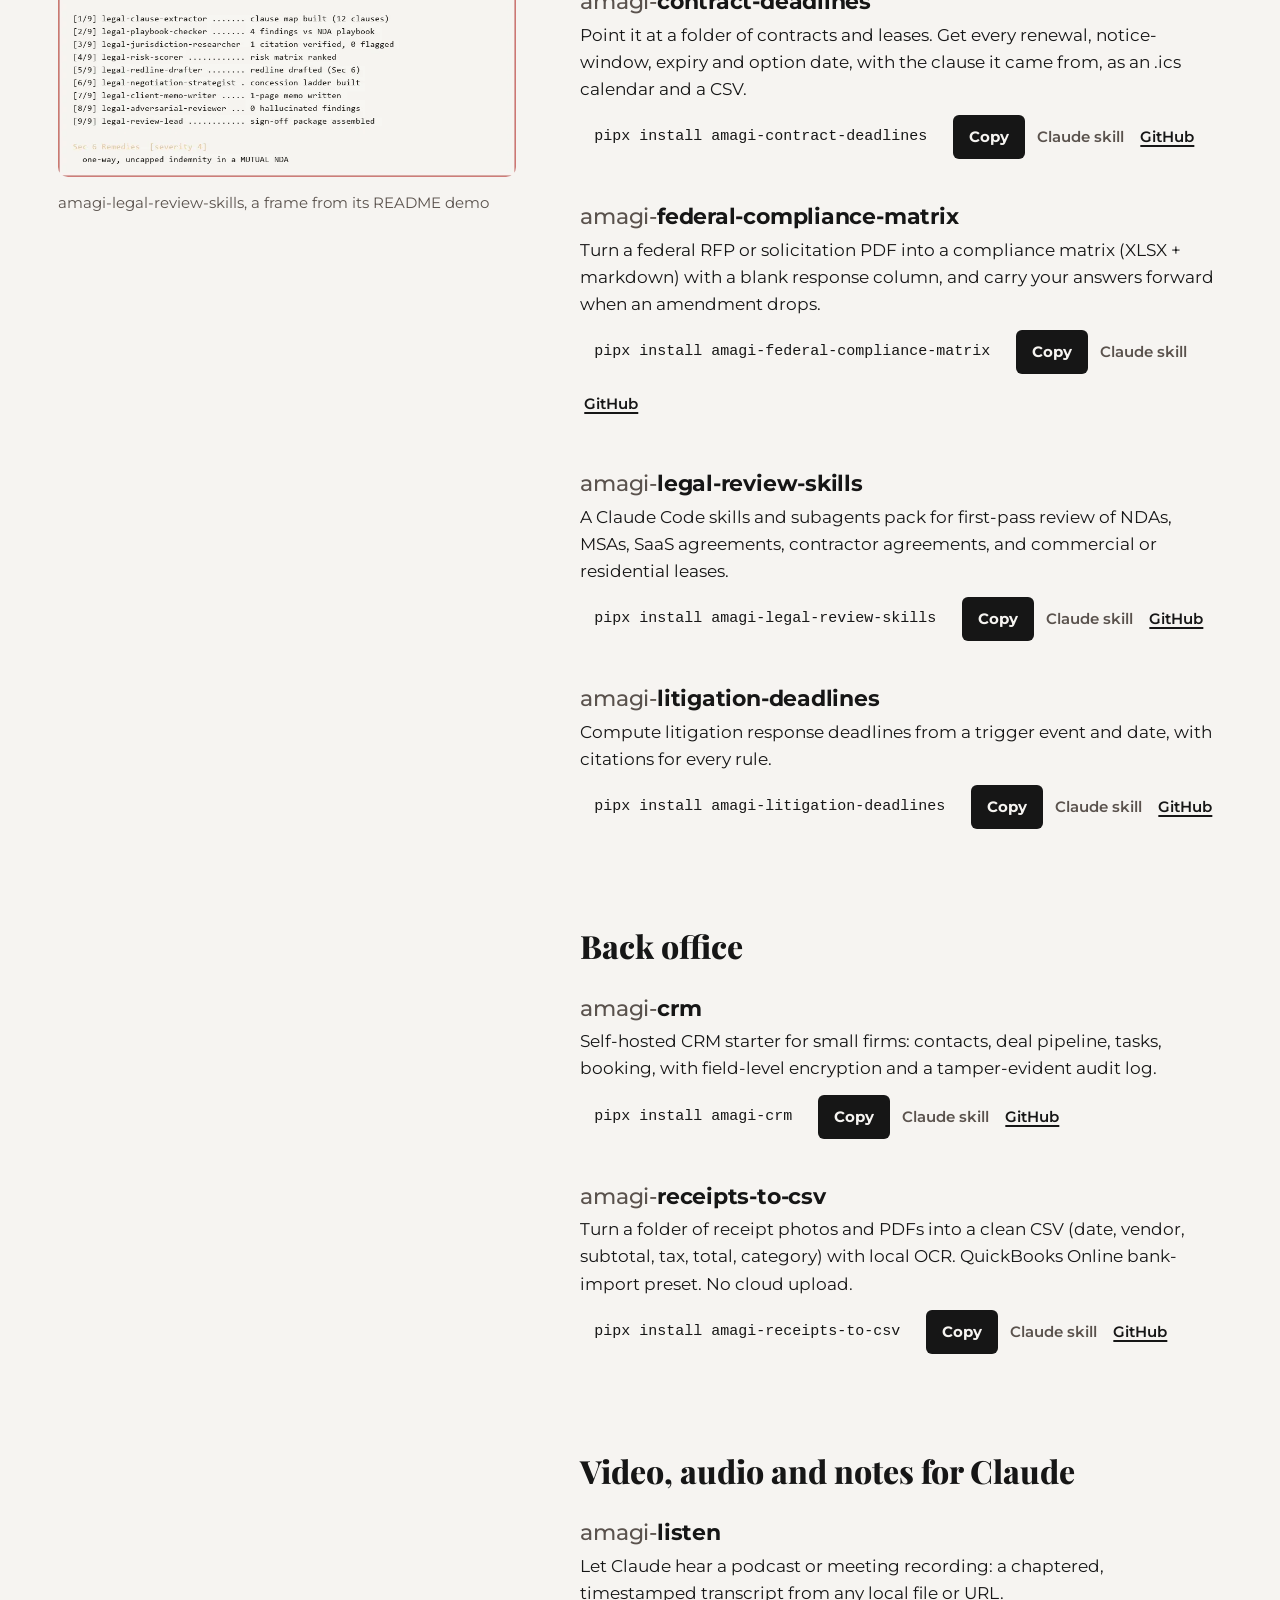
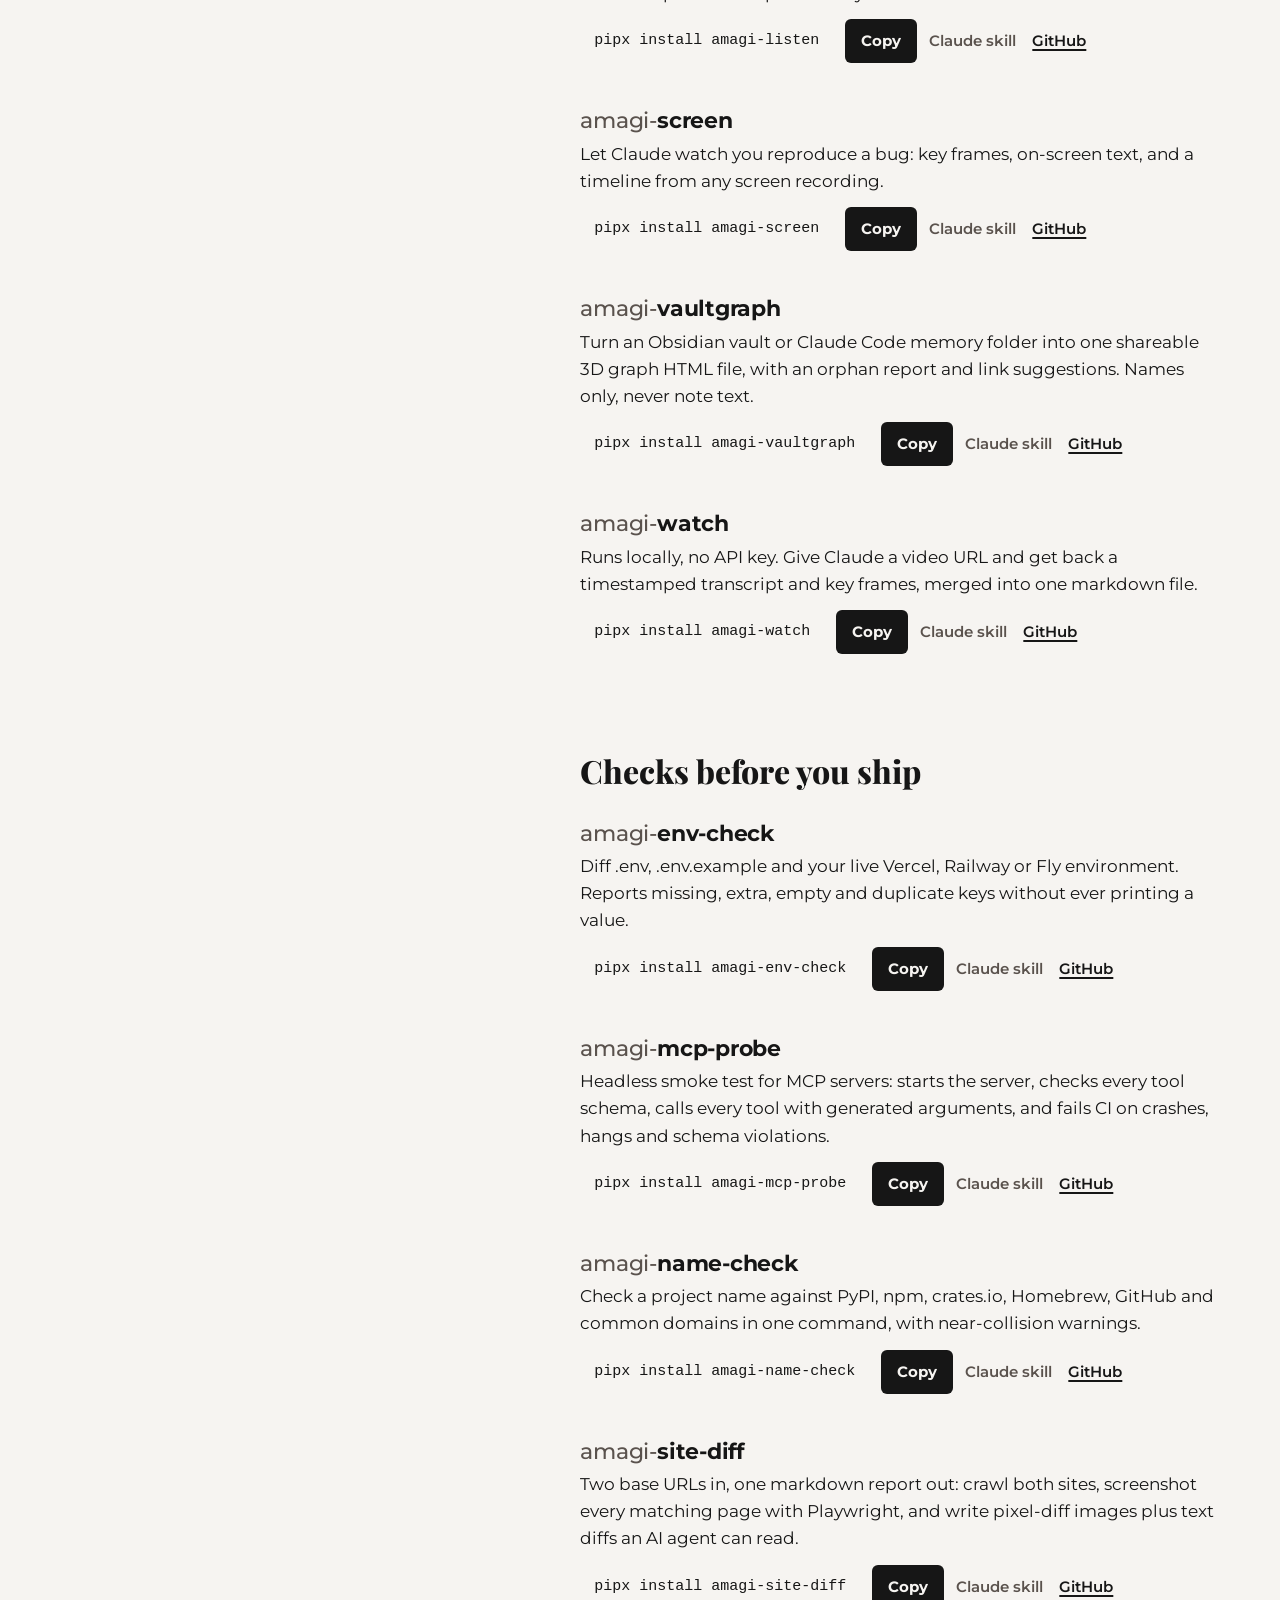
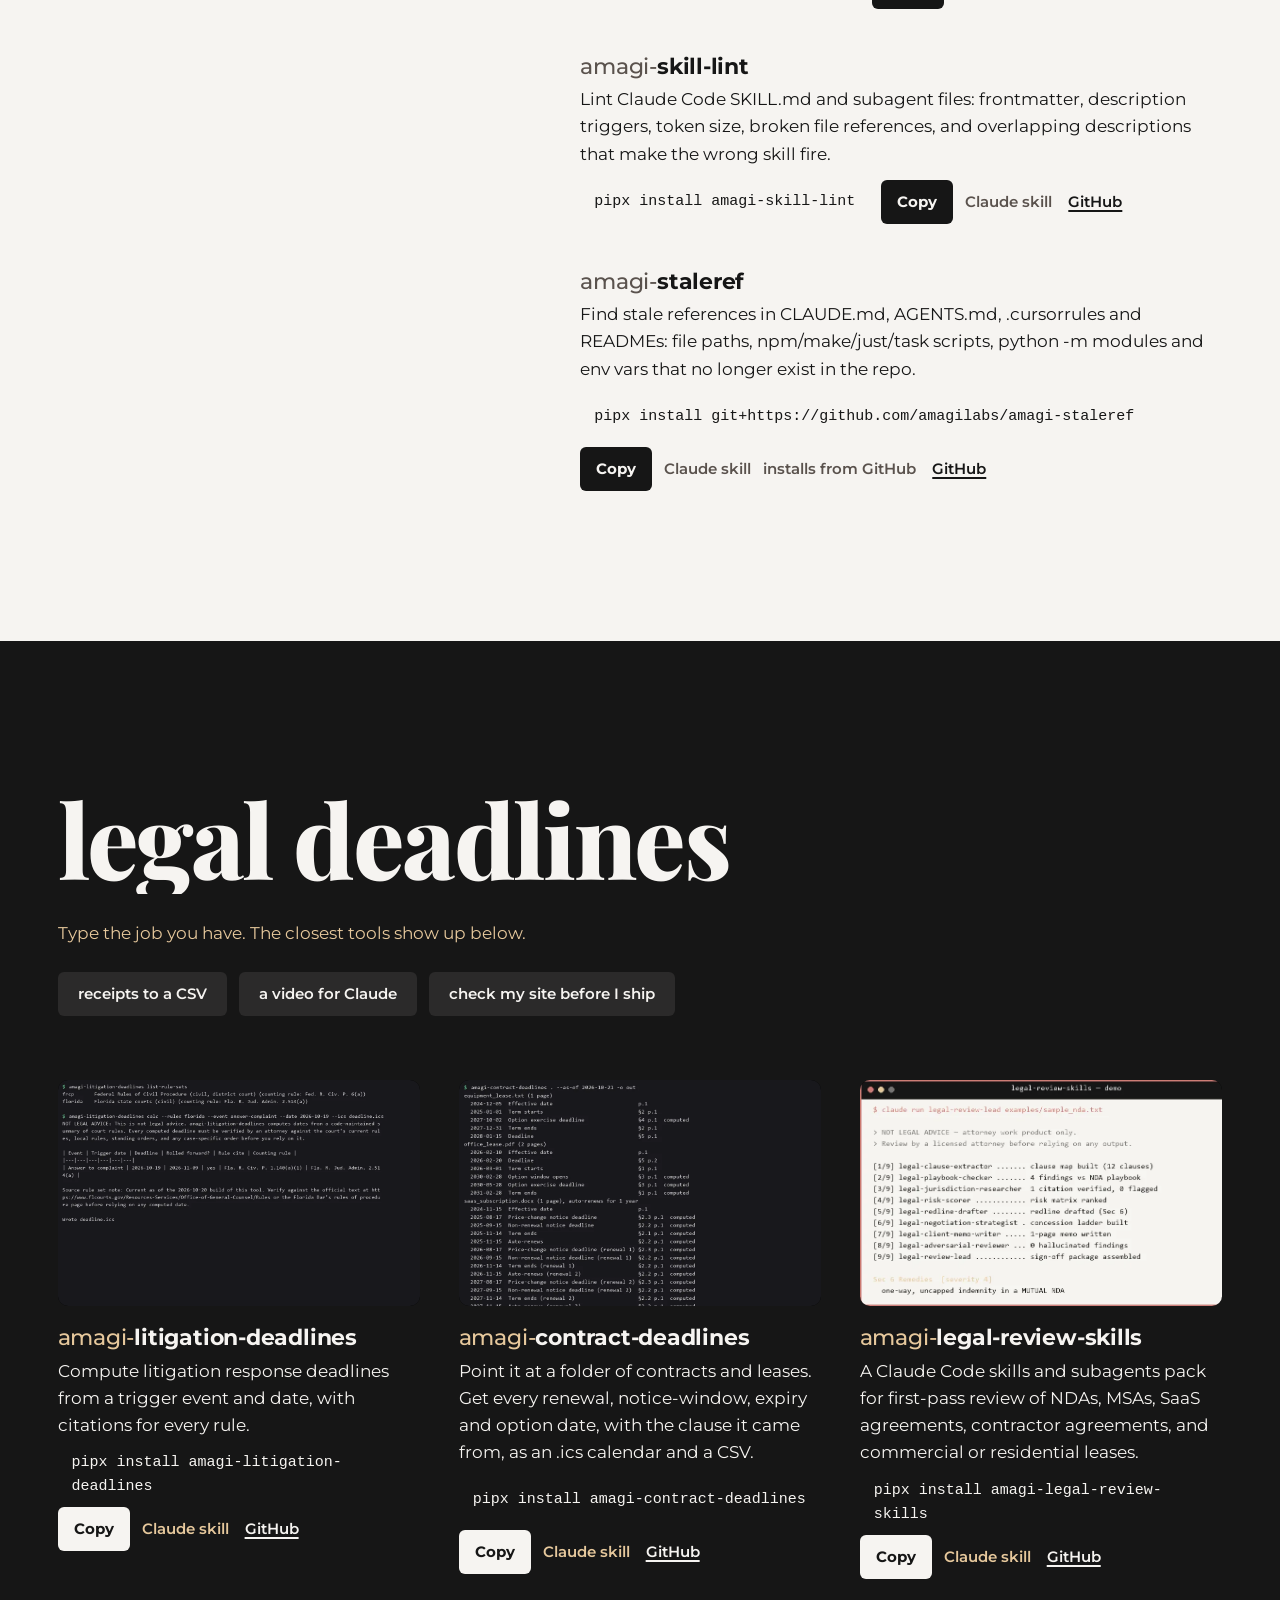
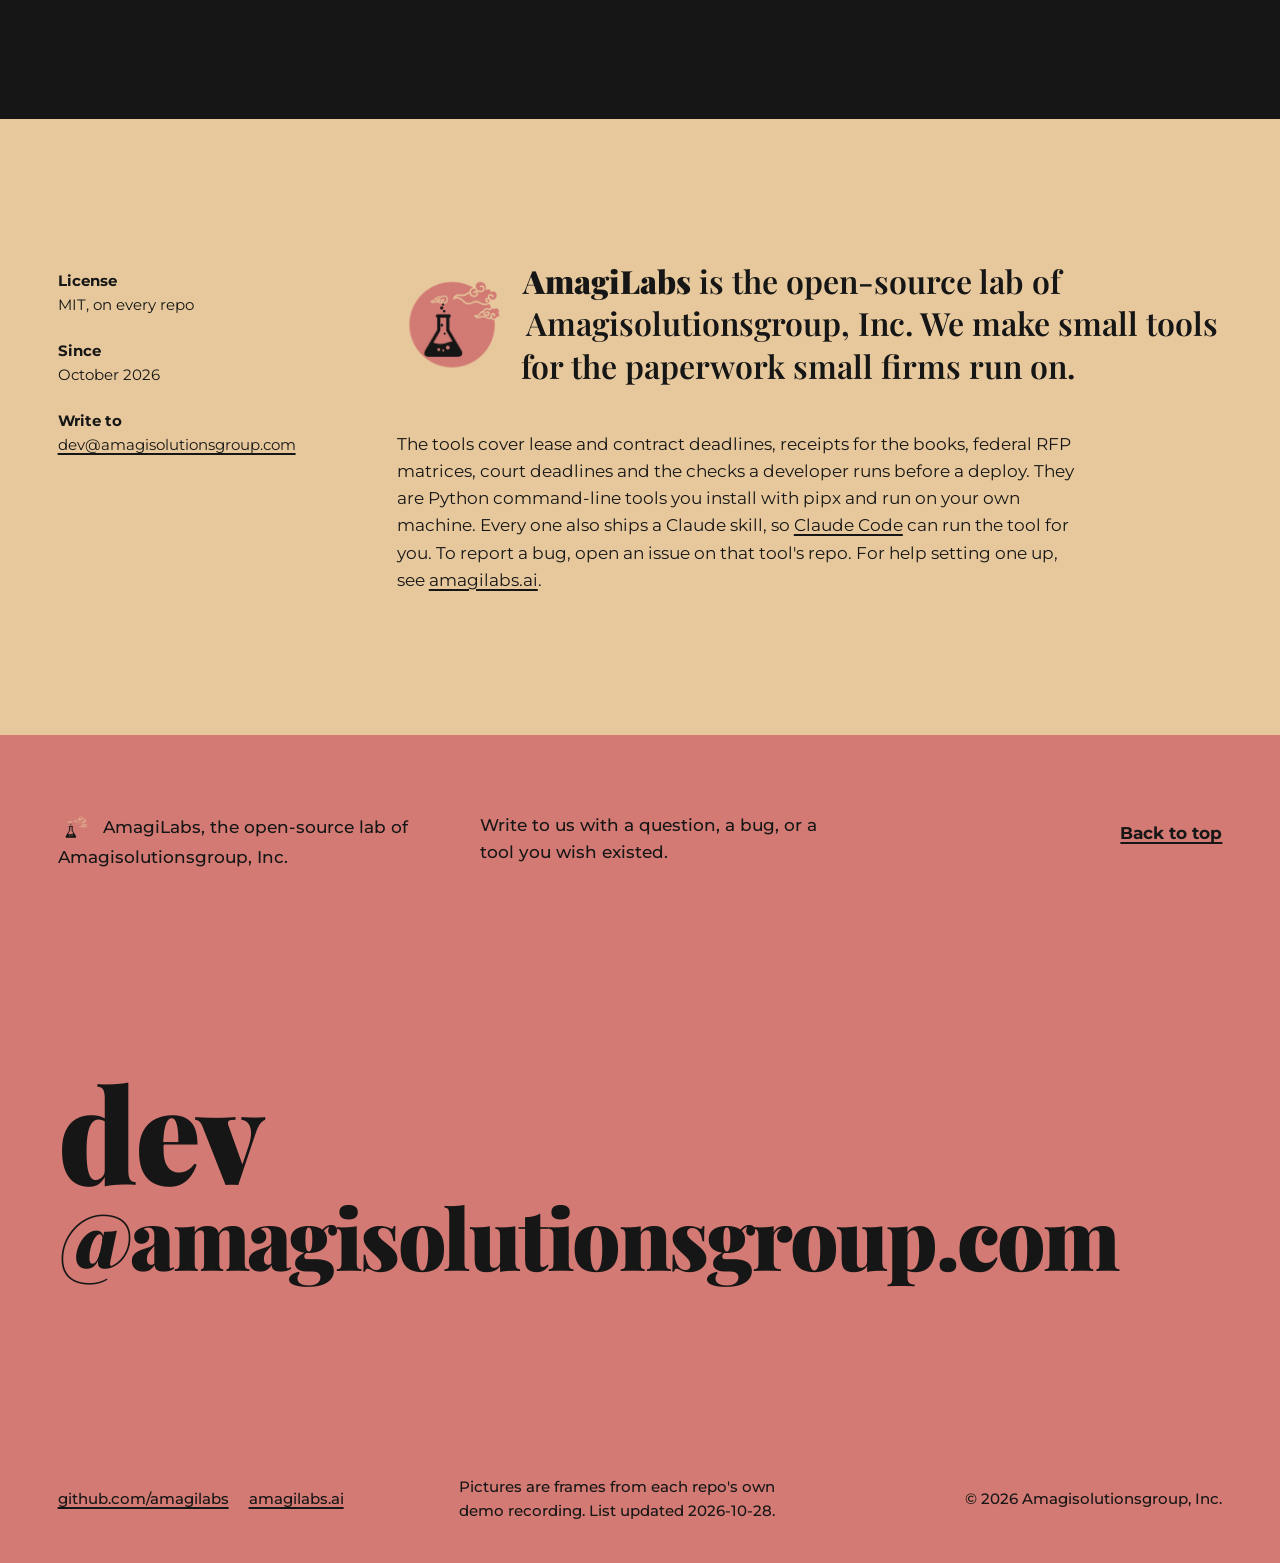
==== commit 457e06b3: "Copy pass: stop-slop + humanizer Tighter about copy, shorter meta description, US spelling, plainer " ====
--- a/index.html
+++ b/index.html
@@ -4,7 +4,7 @@
 <meta charset="utf-8">
 <meta name="viewport" content="width=device-width, initial-scale=1">
 <title>AmagiLabs: open-source CLI tools and Claude skills</title>
-<meta name="description" content="Sixteen MIT-licensed command-line tools and Claude skills from Amagisolutionsgroup, Inc. for small businesses, law firms and developers. Each installs with one pipx line.">
+<meta name="description" content="Sixteen MIT-licensed command-line tools and Claude skills from Amagisolutionsgroup, Inc. for small businesses, law firms and developers. One pipx line each.">
 <link rel="canonical" href="https://amagilabs.github.io/">
 <meta name="color-scheme" content="light dark">
 <meta name="theme-color" content="#F6F4F1" media="(prefers-color-scheme: light)">
@@ -140,13 +140,13 @@
 <section class="about" id="about" data-chapter="sand" aria-labelledby="about-title">
   <h2 id="about-title" class="sr-only">About AmagiLabs</h2>
   <ul class="facts" data-reveal>
-    <li><span>Licence</span> MIT, on every repo</li>
+    <li><span>License</span> MIT, on every repo</li>
     <li><span>Since</span> October 2026</li>
     <li><span>Write to</span> <a href="mailto:dev@amagisolutionsgroup.com">dev@amagisolutionsgroup.com</a></li>
   </ul>
   <div class="bio">
     <p class="bio-lead" data-reveal><img class="dropcap" src="assets/brand/amagilabs-icon-480.webp" width="480" height="480" alt="The AmagiLabs mark: a flask with steam curling into clouds, on a terracotta disc" loading="lazy"><strong>AmagiLabs</strong> is the open-source lab of Amagisolutionsgroup, Inc. We make small tools for the paperwork small firms run on.</p>
-    <p class="bio-more" data-reveal>Lease and contract deadlines, receipts for the books, federal RFP matrices, court deadlines, and the checks a developer runs before a deploy. Each one is a Python command-line tool you install with pipx and run on your own machine. Every one also ships a Claude skill, so <a href="https://docs.claude.com/en/docs/claude-code/overview">Claude Code</a> can run the tool for you. Found a bug? Open an issue on that tool's repo. Done-with-you setup lives at <a href="https://amagilabs.ai">amagilabs.ai</a>.</p>
+    <p class="bio-more" data-reveal>The tools cover lease and contract deadlines, receipts for the books, federal RFP matrices, court deadlines and the checks a developer runs before a deploy. They are Python command-line tools you install with pipx and run on your own machine. Every one also ships a Claude skill, so <a href="https://docs.claude.com/en/docs/claude-code/overview">Claude Code</a> can run the tool for you. To report a bug, open an issue on that tool's repo. For help setting one up, see <a href="https://amagilabs.ai">amagilabs.ai</a>.</p>
   </div>
 </section>
 </main>
@@ -154,7 +154,7 @@
 <footer class="foot" data-chapter="clay">
   <div class="foot-top">
     <p class="foot-note"><img src="assets/brand/amagilabs-icon-96.png" width="32" height="32" alt=""> AmagiLabs, the open-source lab of Amagisolutionsgroup, Inc.</p>
-    <p class="foot-note">Questions, bug reports, a tool you wish existed: write to us.</p>
+    <p class="foot-note">Write to us with a question, a bug, or a tool you wish existed.</p>
     <a class="foot-up" href="#top">Back to top</a>
   </div>
   <a class="foot-mail" href="mailto:dev@amagisolutionsgroup.com"><span>dev</span><span>@amagisolutionsgroup.com</span></a>
--- a/assets/site.css
+++ b/assets/site.css
@@ -377,7 +377,7 @@
   .wordmark { display: none; }
   .action { padding: 0 14px; }
   .menu summary { padding: 0 12px; }
-  .hero { --h: clamp(48px, 16vw, 96px); --seam: 44svh; min-height: max(124svh, 980px); }
+  .hero { --h: clamp(48px, 16vw, 96px); --seam: 36svh; min-height: max(124svh, 980px); }
   .slot { display: none; }
   .hero-more { top: calc(var(--seam) + .72 * var(--h) + 28px); gap: 28px; }
   .hero-sub { font-size: 20px; }
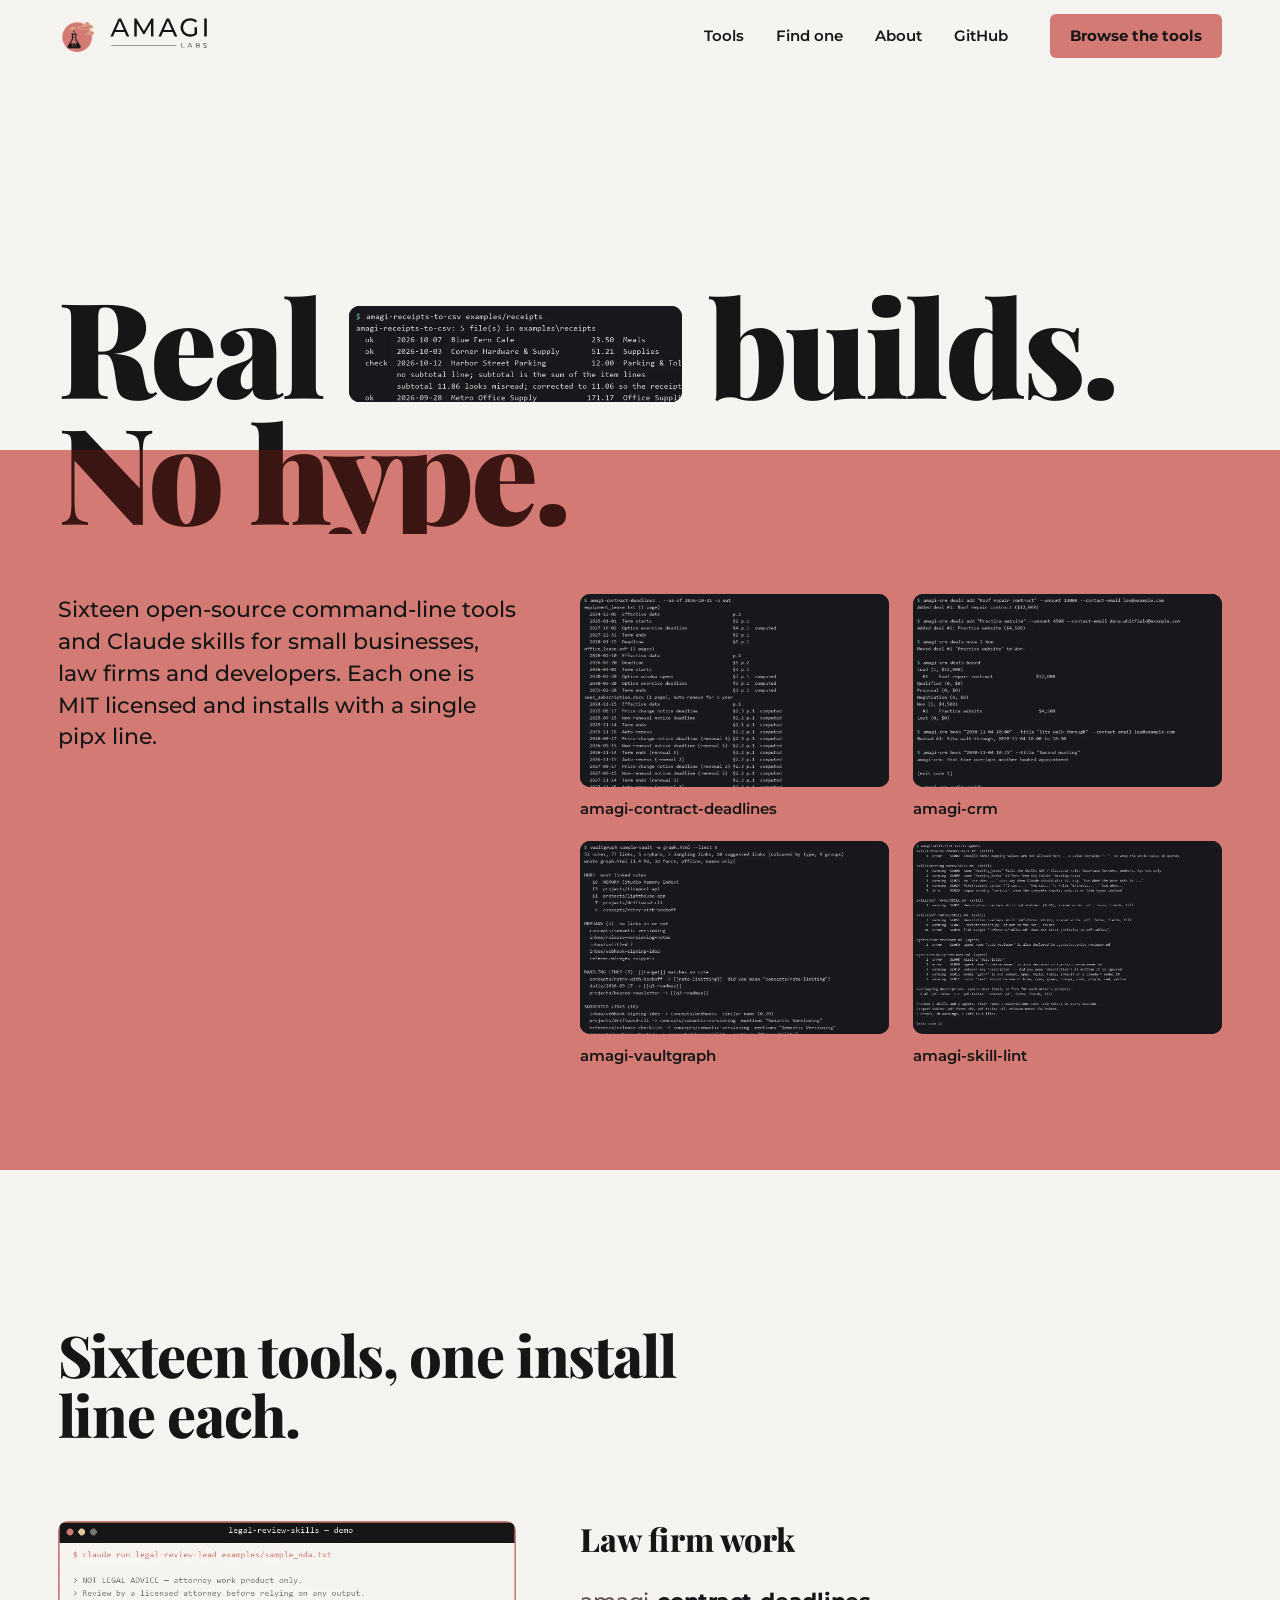
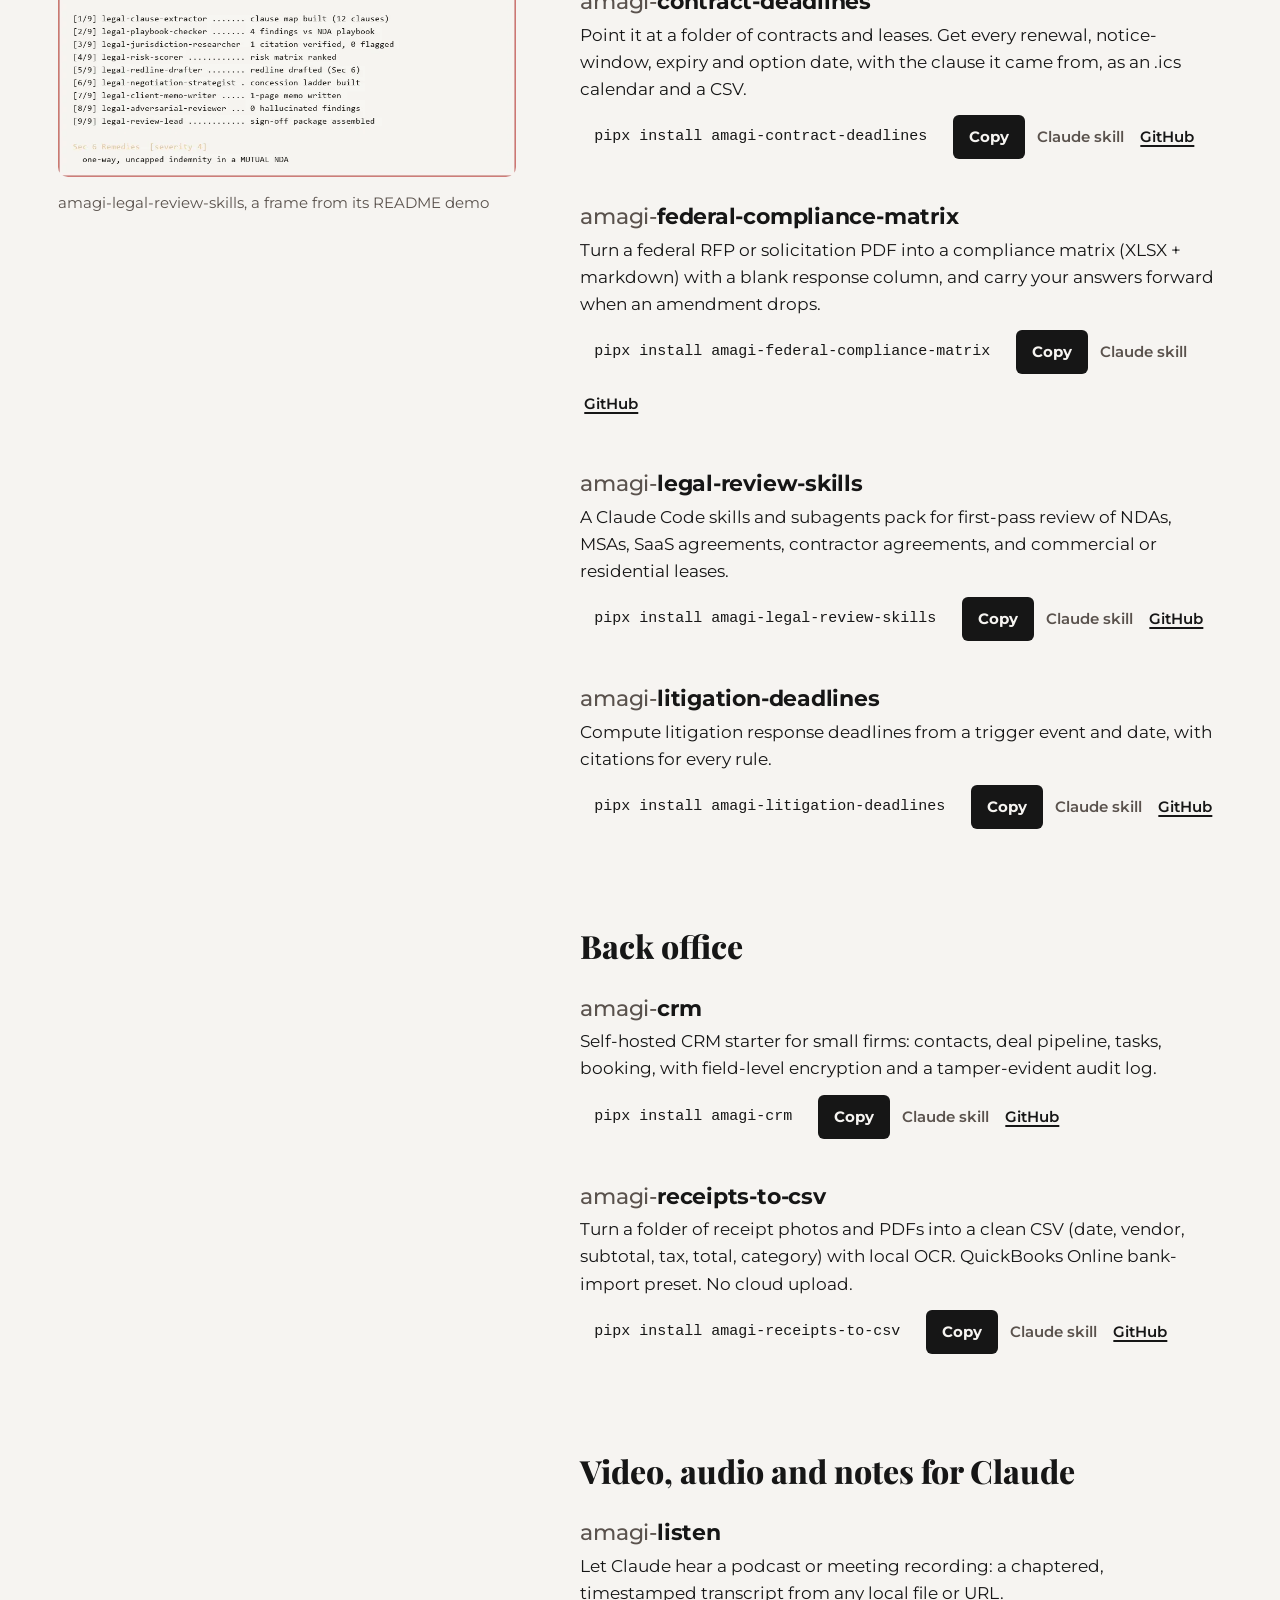
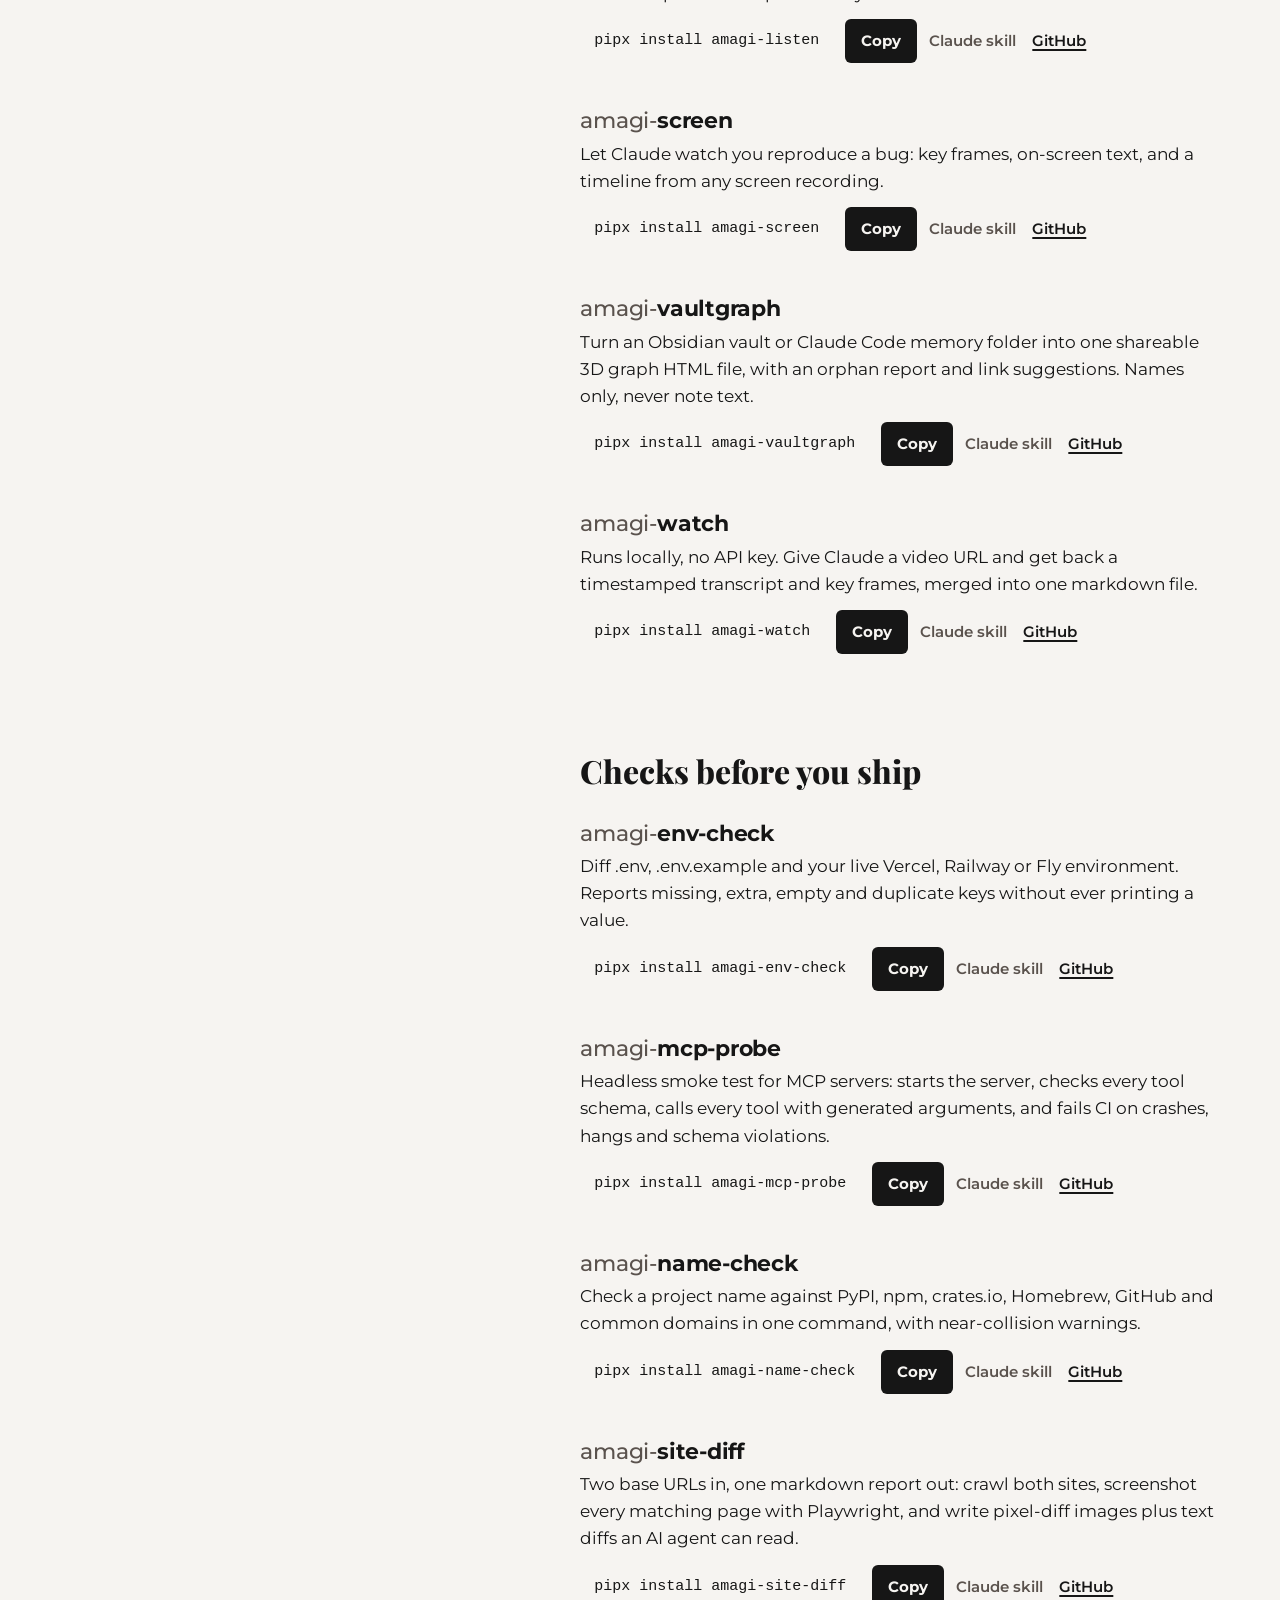
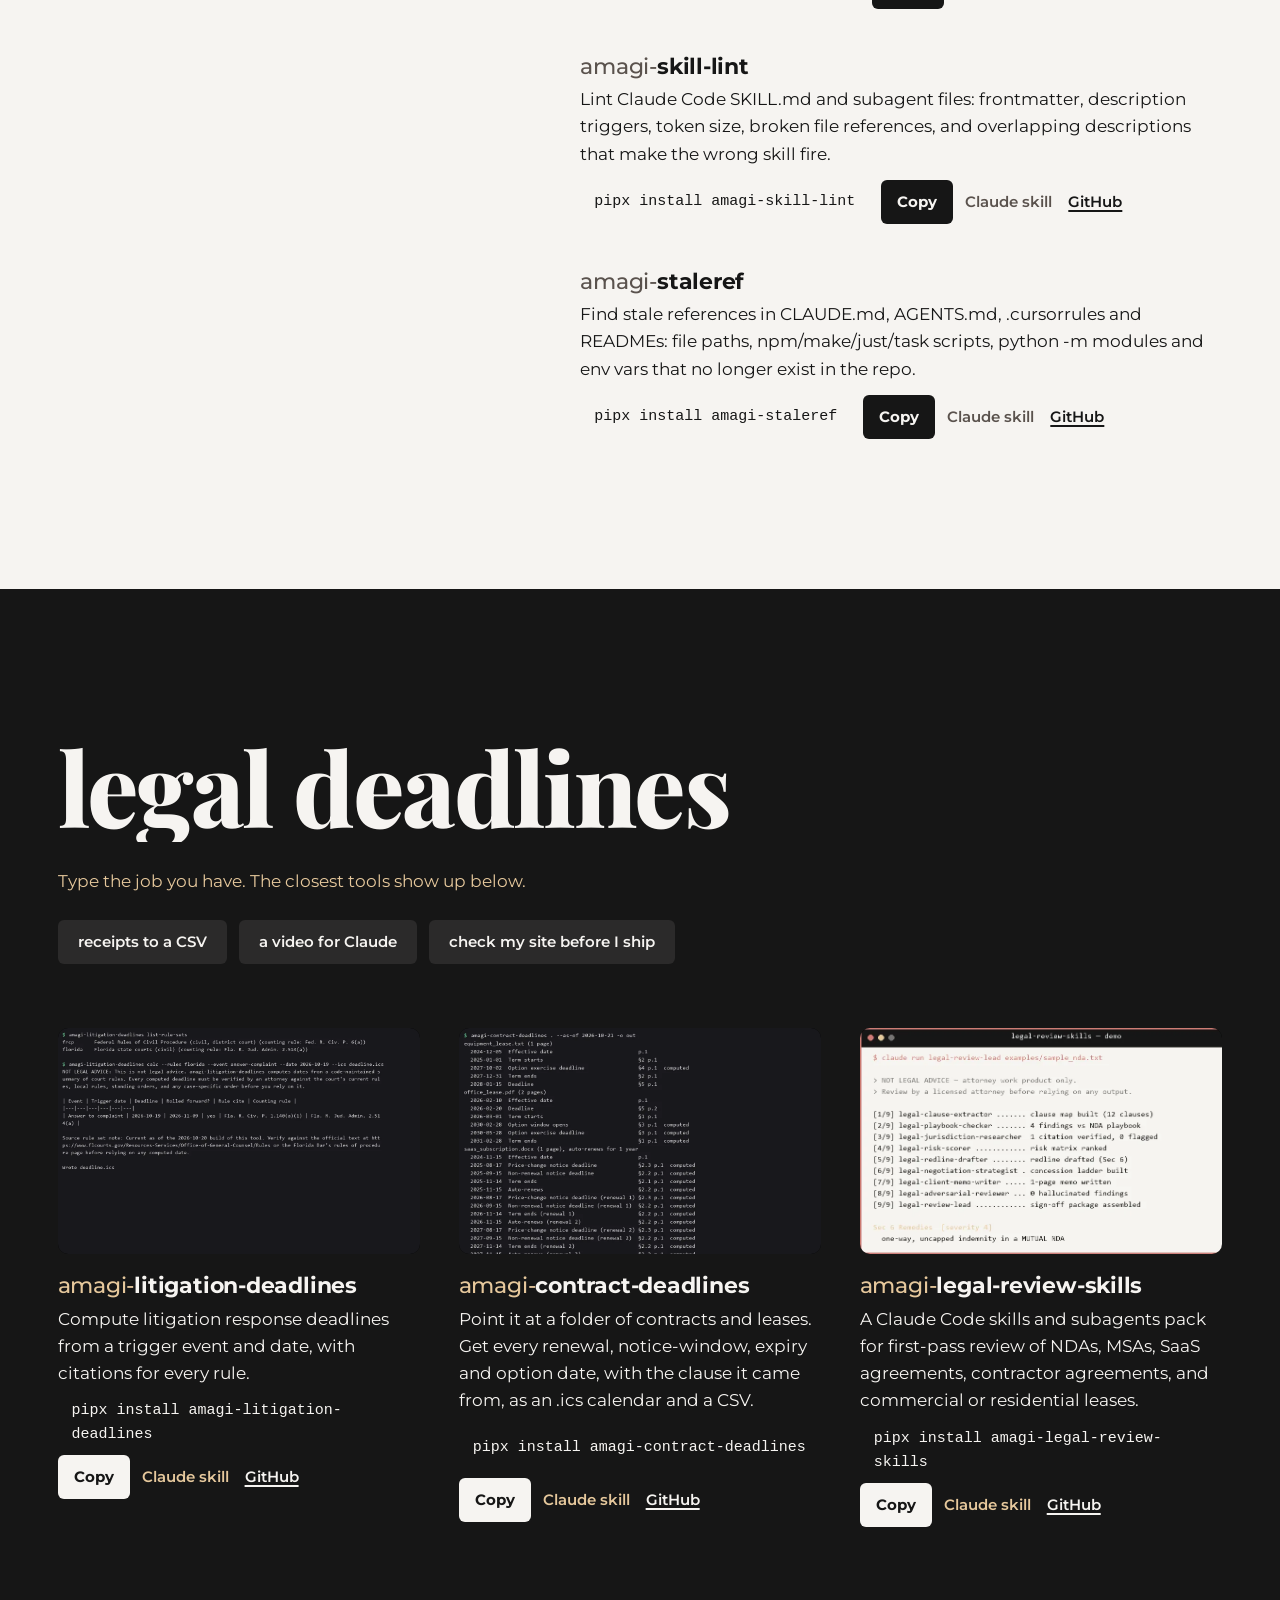
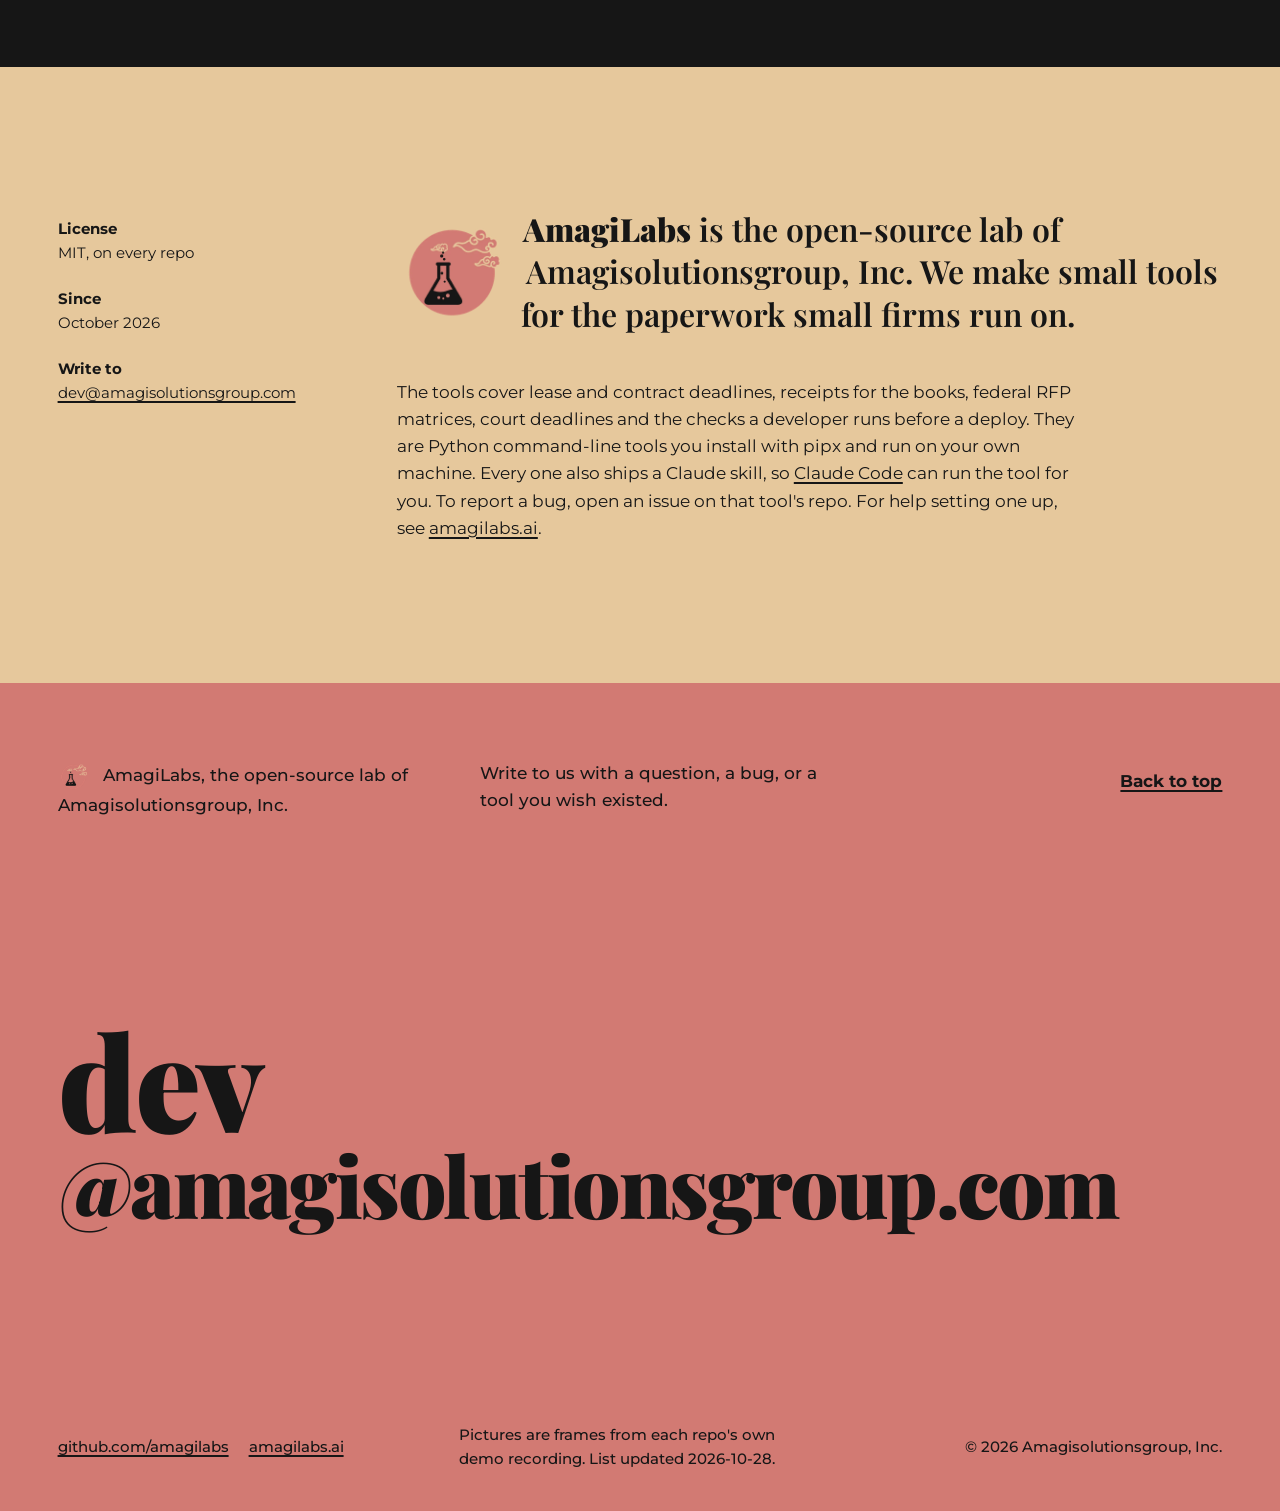
==== commit b9e9074e: "amagi-staleref is on PyPI: plain pipx install line Co-Authored-By: Claude Opus 5.5 <noreply@anthropi" ====
--- a/index.html
+++ b/index.html
@@ -112,7 +112,7 @@
 <li class="row" id="amagi-name-check" data-shot="assets/shots/amagi-name-check.webp" data-w="1028" data-h="672" data-reveal><div class="row-body"><h4 class="row-name"><a href="https://github.com/amagilabs/amagi-name-check"><span class="pre">amagi-</span>name-check</a></h4><p class="row-desc">Check a project name against PyPI, npm, crates.io, Homebrew, GitHub and common domains in one command, with near-collision warnings.</p><div class="row-meta"><code class="cmd">pipx install amagi-name-check</code><button class="copy" type="button" data-copy="pipx install amagi-name-check" aria-label="Copy the install command for amagi-name-check">Copy</button><span class="tag">Claude skill</span><a class="gh" href="https://github.com/amagilabs/amagi-name-check">GitHub<span class="sr-only">: amagi-name-check</span></a></div></div></li>
 <li class="row" id="amagi-site-diff" data-shot="assets/shots/amagi-site-diff.webp" data-w="1200" data-h="282" data-reveal><div class="row-body"><h4 class="row-name"><a href="https://github.com/amagilabs/amagi-site-diff"><span class="pre">amagi-</span>site-diff</a></h4><p class="row-desc">Two base URLs in, one markdown report out: crawl both sites, screenshot every matching page with Playwright, and write pixel-diff images plus text diffs an AI agent can read.</p><div class="row-meta"><code class="cmd">pipx install amagi-site-diff</code><button class="copy" type="button" data-copy="pipx install amagi-site-diff" aria-label="Copy the install command for amagi-site-diff">Copy</button><span class="tag">Claude skill</span><a class="gh" href="https://github.com/amagilabs/amagi-site-diff">GitHub<span class="sr-only">: amagi-site-diff</span></a></div></div></li>
 <li class="row" id="amagi-skill-lint" data-shot="assets/shots/amagi-skill-lint.webp" data-w="1200" data-h="832" data-reveal><div class="row-body"><h4 class="row-name"><a href="https://github.com/amagilabs/amagi-skill-lint"><span class="pre">amagi-</span>skill-lint</a></h4><p class="row-desc">Lint Claude Code SKILL.md and subagent files: frontmatter, description triggers, token size, broken file references, and overlapping descriptions that make the wrong skill fire.</p><div class="row-meta"><code class="cmd">pipx install amagi-skill-lint</code><button class="copy" type="button" data-copy="pipx install amagi-skill-lint" aria-label="Copy the install command for amagi-skill-lint">Copy</button><span class="tag">Claude skill</span><a class="gh" href="https://github.com/amagilabs/amagi-skill-lint">GitHub<span class="sr-only">: amagi-skill-lint</span></a></div></div></li>
-<li class="row" id="amagi-staleref" data-shot="assets/shots/amagi-staleref.webp" data-w="1200" data-h="472" data-reveal><div class="row-body"><h4 class="row-name"><a href="https://github.com/amagilabs/amagi-staleref"><span class="pre">amagi-</span>staleref</a></h4><p class="row-desc">Find stale references in CLAUDE.md, AGENTS.md, .cursorrules and READMEs: file paths, npm/make/just/task scripts, python -m modules and env vars that no longer exist in the repo.</p><div class="row-meta"><code class="cmd">pipx install git+https://github.com/amagilabs/amagi-staleref</code><button class="copy" type="button" data-copy="pipx install git+https://github.com/amagilabs/amagi-staleref" aria-label="Copy the install command for amagi-staleref">Copy</button><span class="tag">Claude skill</span><span class="tag">installs from GitHub</span><a class="gh" href="https://github.com/amagilabs/amagi-staleref">GitHub<span class="sr-only">: amagi-staleref</span></a></div></div></li>
+<li class="row" id="amagi-staleref" data-shot="assets/shots/amagi-staleref.webp" data-w="1200" data-h="472" data-reveal><div class="row-body"><h4 class="row-name"><a href="https://github.com/amagilabs/amagi-staleref"><span class="pre">amagi-</span>staleref</a></h4><p class="row-desc">Find stale references in CLAUDE.md, AGENTS.md, .cursorrules and READMEs: file paths, npm/make/just/task scripts, python -m modules and env vars that no longer exist in the repo.</p><div class="row-meta"><code class="cmd">pipx install amagi-staleref</code><button class="copy" type="button" data-copy="pipx install amagi-staleref" aria-label="Copy the install command for amagi-staleref">Copy</button><span class="tag">Claude skill</span><a class="gh" href="https://github.com/amagilabs/amagi-staleref">GitHub<span class="sr-only">: amagi-staleref</span></a></div></div></li>
 </ul></div>
     </div>
   </div>
@@ -166,7 +166,7 @@
 </footer>
 
 <p class="sr-only" id="copy-status" aria-live="polite"></p>
-<script type="application/json" id="repo-data">[{"name": "amagi-contract-deadlines", "description": "Point it at a folder of contracts and leases. Get every renewal, notice-window, expiry and option date, with the clause it came from, as an .ics calendar and a CSV.", "url": "https://github.com/amagilabs/amagi-contract-deadlines", "install": "pipx install amagi-contract-deadlines", "topics": ["auto-renewal", "calendar", "cli", "contracts", "deadlines", "ics", "leases", "notice", "python"], "has_skill": true, "on_pypi": true, "shot": "assets/shots/amagi-contract-deadlines.webp", "shot_size": [1028, 948]}, {"name": "amagi-crm", "description": "Self-hosted CRM starter for small firms: contacts, deal pipeline, tasks, booking, with field-level encryption and a tamper-evident audit log.", "url": "https://github.com/amagilabs/amagi-crm", "install": "pipx install amagi-crm", "topics": ["appointment-booking", "audit-log", "claude-code", "cli", "crm", "docker-compose", "encryption", "fastapi", "field-level-encryption", "kanban", "law-firm", "legaltech", "open-source-crm", "postgresql", "python", "self-hosted", "small-business", "sqlalchemy", "sqlite", "tamper-evident"], "has_skill": true, "on_pypi": true, "shot": "assets/shots/amagi-crm.webp", "shot_size": [1028, 718]}, {"name": "amagi-env-check", "description": "Diff .env, .env.example and your live Vercel, Railway or Fly environment. Reports missing, extra, empty and duplicate keys without ever printing a value.", "url": "https://github.com/amagilabs/amagi-env-check", "install": "pipx install amagi-env-check", "topics": ["cli", "deploy", "dotenv", "env", "env-example", "environment-variables", "fly", "python", "railway", "vercel"], "has_skill": true, "on_pypi": true, "shot": "assets/shots/amagi-env-check.webp", "shot_size": [1028, 672]}, {"name": "amagi-federal-compliance-matrix", "description": "Turn a federal RFP or solicitation PDF into a compliance matrix (XLSX + markdown) with a blank response column, and carry your answers forward when an amendment drops.", "url": "https://github.com/amagilabs/amagi-federal-compliance-matrix", "install": "pipx install amagi-federal-compliance-matrix", "topics": ["cli", "compliance-matrix", "far", "government-contracting", "proposal", "python", "rfp", "shall", "solicitation"], "has_skill": true, "on_pypi": true, "shot": "assets/shots/amagi-federal-compliance-matrix.webp", "shot_size": [1148, 718]}, {"name": "amagi-legal-review-skills", "description": "A Claude Code skills and subagents pack for first-pass review of NDAs, MSAs, SaaS agreements, contractor agreements, and commercial or residential leases.", "url": "https://github.com/amagilabs/amagi-legal-review-skills", "install": "pipx install amagi-legal-review-skills", "topics": ["agents", "claude", "claude-code", "claude-skills", "contract-review", "legal", "legaltech"], "has_skill": true, "on_pypi": true, "shot": "assets/shots/amagi-legal-review-skills.webp", "shot_size": [860, 480]}, {"name": "amagi-listen", "description": "Let Claude hear a podcast or meeting recording: a chaptered, timestamped transcript from any local file or URL.", "url": "https://github.com/amagilabs/amagi-listen", "install": "pipx install amagi-listen", "topics": ["ai-tools", "claude", "cli", "developer-tools", "faster-whisper", "python", "speech-to-text", "transcription", "whisper", "yt-dlp"], "has_skill": true, "on_pypi": true, "shot": "assets/shots/amagi-listen.webp", "shot_size": [320, 120]}, {"name": "amagi-litigation-deadlines", "description": "Compute litigation response deadlines from a trigger event and date, with citations for every rule.", "url": "https://github.com/amagilabs/amagi-litigation-deadlines", "install": "pipx install amagi-litigation-deadlines", "topics": ["cli", "court-rules", "deadlines", "legal", "litigation", "paralegal", "python"], "has_skill": true, "on_pypi": true, "shot": "assets/shots/amagi-litigation-deadlines.webp", "shot_size": [1128, 718]}, {"name": "amagi-mcp-probe", "description": "Headless smoke test for MCP servers: starts the server, checks every tool schema, calls every tool with generated arguments, and fails CI on crashes, hangs and schema violations.", "url": "https://github.com/amagilabs/amagi-mcp-probe", "install": "pipx install amagi-mcp-probe", "topics": ["ci", "claude", "github-actions", "json-schema", "mcp", "model-context-protocol", "python", "smoke-test", "testing"], "has_skill": true, "on_pypi": true, "shot": "assets/shots/amagi-mcp-probe.webp", "shot_size": [1200, 762]}, {"name": "amagi-name-check", "description": "Check a project name against PyPI, npm, crates.io, Homebrew, GitHub and common domains in one command, with near-collision warnings.", "url": "https://github.com/amagilabs/amagi-name-check", "install": "pipx install amagi-name-check", "topics": ["cli", "crates", "domains", "github", "homebrew", "naming", "npm", "package-name", "pypi", "python", "rdap"], "has_skill": true, "on_pypi": true, "shot": "assets/shots/amagi-name-check.webp", "shot_size": [1028, 672]}, {"name": "amagi-receipts-to-csv", "description": "Turn a folder of receipt photos and PDFs into a clean CSV (date, vendor, subtotal, tax, total, category) with local OCR. QuickBooks Online bank-import preset. No cloud upload.", "url": "https://github.com/amagilabs/amagi-receipts-to-csv", "install": "pipx install amagi-receipts-to-csv", "topics": ["bookkeeping", "cli", "csv", "expenses", "local-first", "ocr", "python", "quickbooks", "receipts"], "has_skill": true, "on_pypi": true, "shot": "assets/shots/amagi-receipts-to-csv.webp", "shot_size": [1068, 718]}, {"name": "amagi-screen", "description": "Let Claude watch you reproduce a bug: key frames, on-screen text, and a timeline from any screen recording.", "url": "https://github.com/amagilabs/amagi-screen", "install": "pipx install amagi-screen", "topics": ["ai-tools", "claude", "cli", "developer-tools", "ffmpeg", "ocr", "python", "screen-recording", "tesseract", "video"], "has_skill": true, "on_pypi": true, "shot": "assets/shots/amagi-screen.webp", "shot_size": [320, 180]}, {"name": "amagi-site-diff", "description": "Two base URLs in, one markdown report out: crawl both sites, screenshot every matching page with Playwright, and write pixel-diff images plus text diffs an AI agent can read.", "url": "https://github.com/amagilabs/amagi-site-diff", "install": "pipx install amagi-site-diff", "topics": ["claude-code", "cli", "deploy", "diff", "playwright", "python", "qa", "screenshot", "visual-regression", "website"], "has_skill": true, "on_pypi": true, "shot": "assets/shots/amagi-site-diff.webp", "shot_size": [1200, 282]}, {"name": "amagi-skill-lint", "description": "Lint Claude Code SKILL.md and subagent files: frontmatter, description triggers, token size, broken file references, and overlapping descriptions that make the wrong skill fire.", "url": "https://github.com/amagilabs/amagi-skill-lint", "install": "pipx install amagi-skill-lint", "topics": ["claude", "claude-code", "claude-skills", "cli", "linter", "python", "subagents"], "has_skill": true, "on_pypi": true, "shot": "assets/shots/amagi-skill-lint.webp", "shot_size": [1200, 832]}, {"name": "amagi-staleref", "description": "Find stale references in CLAUDE.md, AGENTS.md, .cursorrules and READMEs: file paths, npm/make/just/task scripts, python -m modules and env vars that no longer exist in the repo.", "url": "https://github.com/amagilabs/amagi-staleref", "install": "pipx install git+https://github.com/amagilabs/amagi-staleref", "topics": ["agents-md", "claude-code", "claude-md", "cli", "codex", "cursor", "documentation", "linter", "pre-commit", "python"], "has_skill": true, "on_pypi": false, "shot": "assets/shots/amagi-staleref.webp", "shot_size": [1200, 472]}, {"name": "amagi-vaultgraph", "description": "Turn an Obsidian vault or Claude Code memory folder into one shareable 3D graph HTML file, with an orphan report and link suggestions. Names only, never note text.", "url": "https://github.com/amagilabs/amagi-vaultgraph", "install": "pipx install amagi-vaultgraph", "topics": ["3d", "3d-force-graph", "broken-links", "claude-code", "cli", "graph-visualization", "knowledge-graph", "knowledge-management", "link-checker", "markdown", "obsidian", "obsidian-md", "personal-knowledge-management", "pkm", "python", "second-brain", "static-html", "visualization", "wikilinks", "zettelkasten"], "has_skill": true, "on_pypi": true, "shot": "assets/shots/amagi-vaultgraph.webp", "shot_size": [1028, 810]}, {"name": "amagi-watch", "description": "Runs locally, no API key. Give Claude a video URL and get back a timestamped transcript and key frames, merged into one markdown file.", "url": "https://github.com/amagilabs/amagi-watch", "install": "pipx install amagi-watch", "topics": ["claude", "claude-code", "cli", "ffmpeg", "llm", "python", "transcription", "video", "whisper", "yt-dlp"], "has_skill": true, "on_pypi": true, "shot": null, "shot_size": null}]</script>
+<script type="application/json" id="repo-data">[{"name": "amagi-contract-deadlines", "description": "Point it at a folder of contracts and leases. Get every renewal, notice-window, expiry and option date, with the clause it came from, as an .ics calendar and a CSV.", "url": "https://github.com/amagilabs/amagi-contract-deadlines", "install": "pipx install amagi-contract-deadlines", "topics": ["auto-renewal", "calendar", "cli", "contracts", "deadlines", "ics", "leases", "notice", "python"], "has_skill": true, "on_pypi": true, "shot": "assets/shots/amagi-contract-deadlines.webp", "shot_size": [1028, 948]}, {"name": "amagi-crm", "description": "Self-hosted CRM starter for small firms: contacts, deal pipeline, tasks, booking, with field-level encryption and a tamper-evident audit log.", "url": "https://github.com/amagilabs/amagi-crm", "install": "pipx install amagi-crm", "topics": ["appointment-booking", "audit-log", "claude-code", "cli", "crm", "docker-compose", "encryption", "fastapi", "field-level-encryption", "kanban", "law-firm", "legaltech", "open-source-crm", "postgresql", "python", "self-hosted", "small-business", "sqlalchemy", "sqlite", "tamper-evident"], "has_skill": true, "on_pypi": true, "shot": "assets/shots/amagi-crm.webp", "shot_size": [1028, 718]}, {"name": "amagi-env-check", "description": "Diff .env, .env.example and your live Vercel, Railway or Fly environment. Reports missing, extra, empty and duplicate keys without ever printing a value.", "url": "https://github.com/amagilabs/amagi-env-check", "install": "pipx install amagi-env-check", "topics": ["cli", "deploy", "dotenv", "env", "env-example", "environment-variables", "fly", "python", "railway", "vercel"], "has_skill": true, "on_pypi": true, "shot": "assets/shots/amagi-env-check.webp", "shot_size": [1028, 672]}, {"name": "amagi-federal-compliance-matrix", "description": "Turn a federal RFP or solicitation PDF into a compliance matrix (XLSX + markdown) with a blank response column, and carry your answers forward when an amendment drops.", "url": "https://github.com/amagilabs/amagi-federal-compliance-matrix", "install": "pipx install amagi-federal-compliance-matrix", "topics": ["cli", "compliance-matrix", "far", "government-contracting", "proposal", "python", "rfp", "shall", "solicitation"], "has_skill": true, "on_pypi": true, "shot": "assets/shots/amagi-federal-compliance-matrix.webp", "shot_size": [1148, 718]}, {"name": "amagi-legal-review-skills", "description": "A Claude Code skills and subagents pack for first-pass review of NDAs, MSAs, SaaS agreements, contractor agreements, and commercial or residential leases.", "url": "https://github.com/amagilabs/amagi-legal-review-skills", "install": "pipx install amagi-legal-review-skills", "topics": ["agents", "claude", "claude-code", "claude-skills", "contract-review", "legal", "legaltech"], "has_skill": true, "on_pypi": true, "shot": "assets/shots/amagi-legal-review-skills.webp", "shot_size": [860, 480]}, {"name": "amagi-listen", "description": "Let Claude hear a podcast or meeting recording: a chaptered, timestamped transcript from any local file or URL.", "url": "https://github.com/amagilabs/amagi-listen", "install": "pipx install amagi-listen", "topics": ["ai-tools", "claude", "cli", "developer-tools", "faster-whisper", "python", "speech-to-text", "transcription", "whisper", "yt-dlp"], "has_skill": true, "on_pypi": true, "shot": "assets/shots/amagi-listen.webp", "shot_size": [320, 120]}, {"name": "amagi-litigation-deadlines", "description": "Compute litigation response deadlines from a trigger event and date, with citations for every rule.", "url": "https://github.com/amagilabs/amagi-litigation-deadlines", "install": "pipx install amagi-litigation-deadlines", "topics": ["cli", "court-rules", "deadlines", "legal", "litigation", "paralegal", "python"], "has_skill": true, "on_pypi": true, "shot": "assets/shots/amagi-litigation-deadlines.webp", "shot_size": [1128, 718]}, {"name": "amagi-mcp-probe", "description": "Headless smoke test for MCP servers: starts the server, checks every tool schema, calls every tool with generated arguments, and fails CI on crashes, hangs and schema violations.", "url": "https://github.com/amagilabs/amagi-mcp-probe", "install": "pipx install amagi-mcp-probe", "topics": ["ci", "claude", "github-actions", "json-schema", "mcp", "model-context-protocol", "python", "smoke-test", "testing"], "has_skill": true, "on_pypi": true, "shot": "assets/shots/amagi-mcp-probe.webp", "shot_size": [1200, 762]}, {"name": "amagi-name-check", "description": "Check a project name against PyPI, npm, crates.io, Homebrew, GitHub and common domains in one command, with near-collision warnings.", "url": "https://github.com/amagilabs/amagi-name-check", "install": "pipx install amagi-name-check", "topics": ["cli", "crates", "domains", "github", "homebrew", "naming", "npm", "package-name", "pypi", "python", "rdap"], "has_skill": true, "on_pypi": true, "shot": "assets/shots/amagi-name-check.webp", "shot_size": [1028, 672]}, {"name": "amagi-receipts-to-csv", "description": "Turn a folder of receipt photos and PDFs into a clean CSV (date, vendor, subtotal, tax, total, category) with local OCR. QuickBooks Online bank-import preset. No cloud upload.", "url": "https://github.com/amagilabs/amagi-receipts-to-csv", "install": "pipx install amagi-receipts-to-csv", "topics": ["bookkeeping", "cli", "csv", "expenses", "local-first", "ocr", "python", "quickbooks", "receipts"], "has_skill": true, "on_pypi": true, "shot": "assets/shots/amagi-receipts-to-csv.webp", "shot_size": [1068, 718]}, {"name": "amagi-screen", "description": "Let Claude watch you reproduce a bug: key frames, on-screen text, and a timeline from any screen recording.", "url": "https://github.com/amagilabs/amagi-screen", "install": "pipx install amagi-screen", "topics": ["ai-tools", "claude", "cli", "developer-tools", "ffmpeg", "ocr", "python", "screen-recording", "tesseract", "video"], "has_skill": true, "on_pypi": true, "shot": "assets/shots/amagi-screen.webp", "shot_size": [320, 180]}, {"name": "amagi-site-diff", "description": "Two base URLs in, one markdown report out: crawl both sites, screenshot every matching page with Playwright, and write pixel-diff images plus text diffs an AI agent can read.", "url": "https://github.com/amagilabs/amagi-site-diff", "install": "pipx install amagi-site-diff", "topics": ["claude-code", "cli", "deploy", "diff", "playwright", "python", "qa", "screenshot", "visual-regression", "website"], "has_skill": true, "on_pypi": true, "shot": "assets/shots/amagi-site-diff.webp", "shot_size": [1200, 282]}, {"name": "amagi-skill-lint", "description": "Lint Claude Code SKILL.md and subagent files: frontmatter, description triggers, token size, broken file references, and overlapping descriptions that make the wrong skill fire.", "url": "https://github.com/amagilabs/amagi-skill-lint", "install": "pipx install amagi-skill-lint", "topics": ["claude", "claude-code", "claude-skills", "cli", "linter", "python", "subagents"], "has_skill": true, "on_pypi": true, "shot": "assets/shots/amagi-skill-lint.webp", "shot_size": [1200, 832]}, {"name": "amagi-staleref", "description": "Find stale references in CLAUDE.md, AGENTS.md, .cursorrules and READMEs: file paths, npm/make/just/task scripts, python -m modules and env vars that no longer exist in the repo.", "url": "https://github.com/amagilabs/amagi-staleref", "install": "pipx install amagi-staleref", "topics": ["agents-md", "claude-code", "claude-md", "cli", "codex", "cursor", "documentation", "linter", "pre-commit", "python"], "has_skill": true, "on_pypi": true, "shot": "assets/shots/amagi-staleref.webp", "shot_size": [1200, 472]}, {"name": "amagi-vaultgraph", "description": "Turn an Obsidian vault or Claude Code memory folder into one shareable 3D graph HTML file, with an orphan report and link suggestions. Names only, never note text.", "url": "https://github.com/amagilabs/amagi-vaultgraph", "install": "pipx install amagi-vaultgraph", "topics": ["3d", "3d-force-graph", "broken-links", "claude-code", "cli", "graph-visualization", "knowledge-graph", "knowledge-management", "link-checker", "markdown", "obsidian", "obsidian-md", "personal-knowledge-management", "pkm", "python", "second-brain", "static-html", "visualization", "wikilinks", "zettelkasten"], "has_skill": true, "on_pypi": true, "shot": "assets/shots/amagi-vaultgraph.webp", "shot_size": [1028, 810]}, {"name": "amagi-watch", "description": "Runs locally, no API key. Give Claude a video URL and get back a timestamped transcript and key frames, merged into one markdown file.", "url": "https://github.com/amagilabs/amagi-watch", "install": "pipx install amagi-watch", "topics": ["claude", "claude-code", "cli", "ffmpeg", "llm", "python", "transcription", "video", "whisper", "yt-dlp"], "has_skill": true, "on_pypi": true, "shot": null, "shot_size": null}]</script>
 <script src="assets/site.js" defer></script>
 </body>
 </html>
